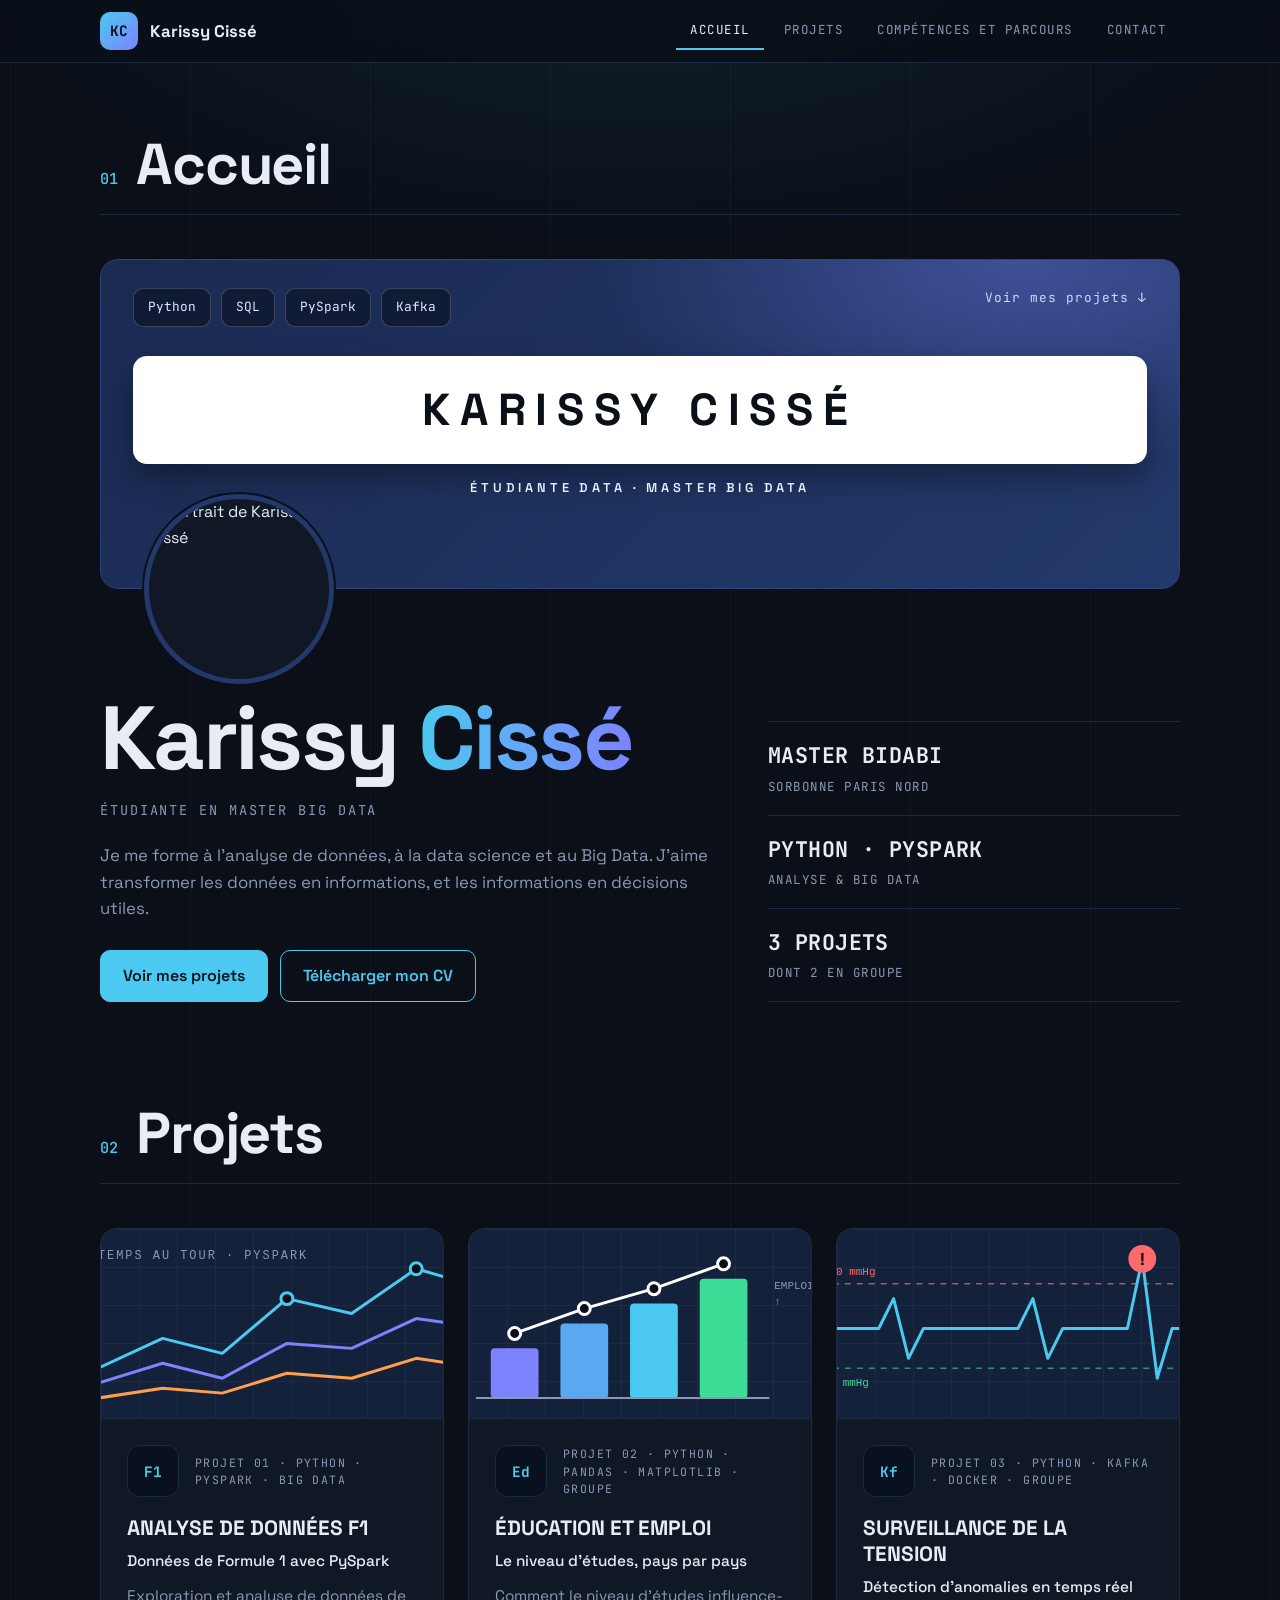
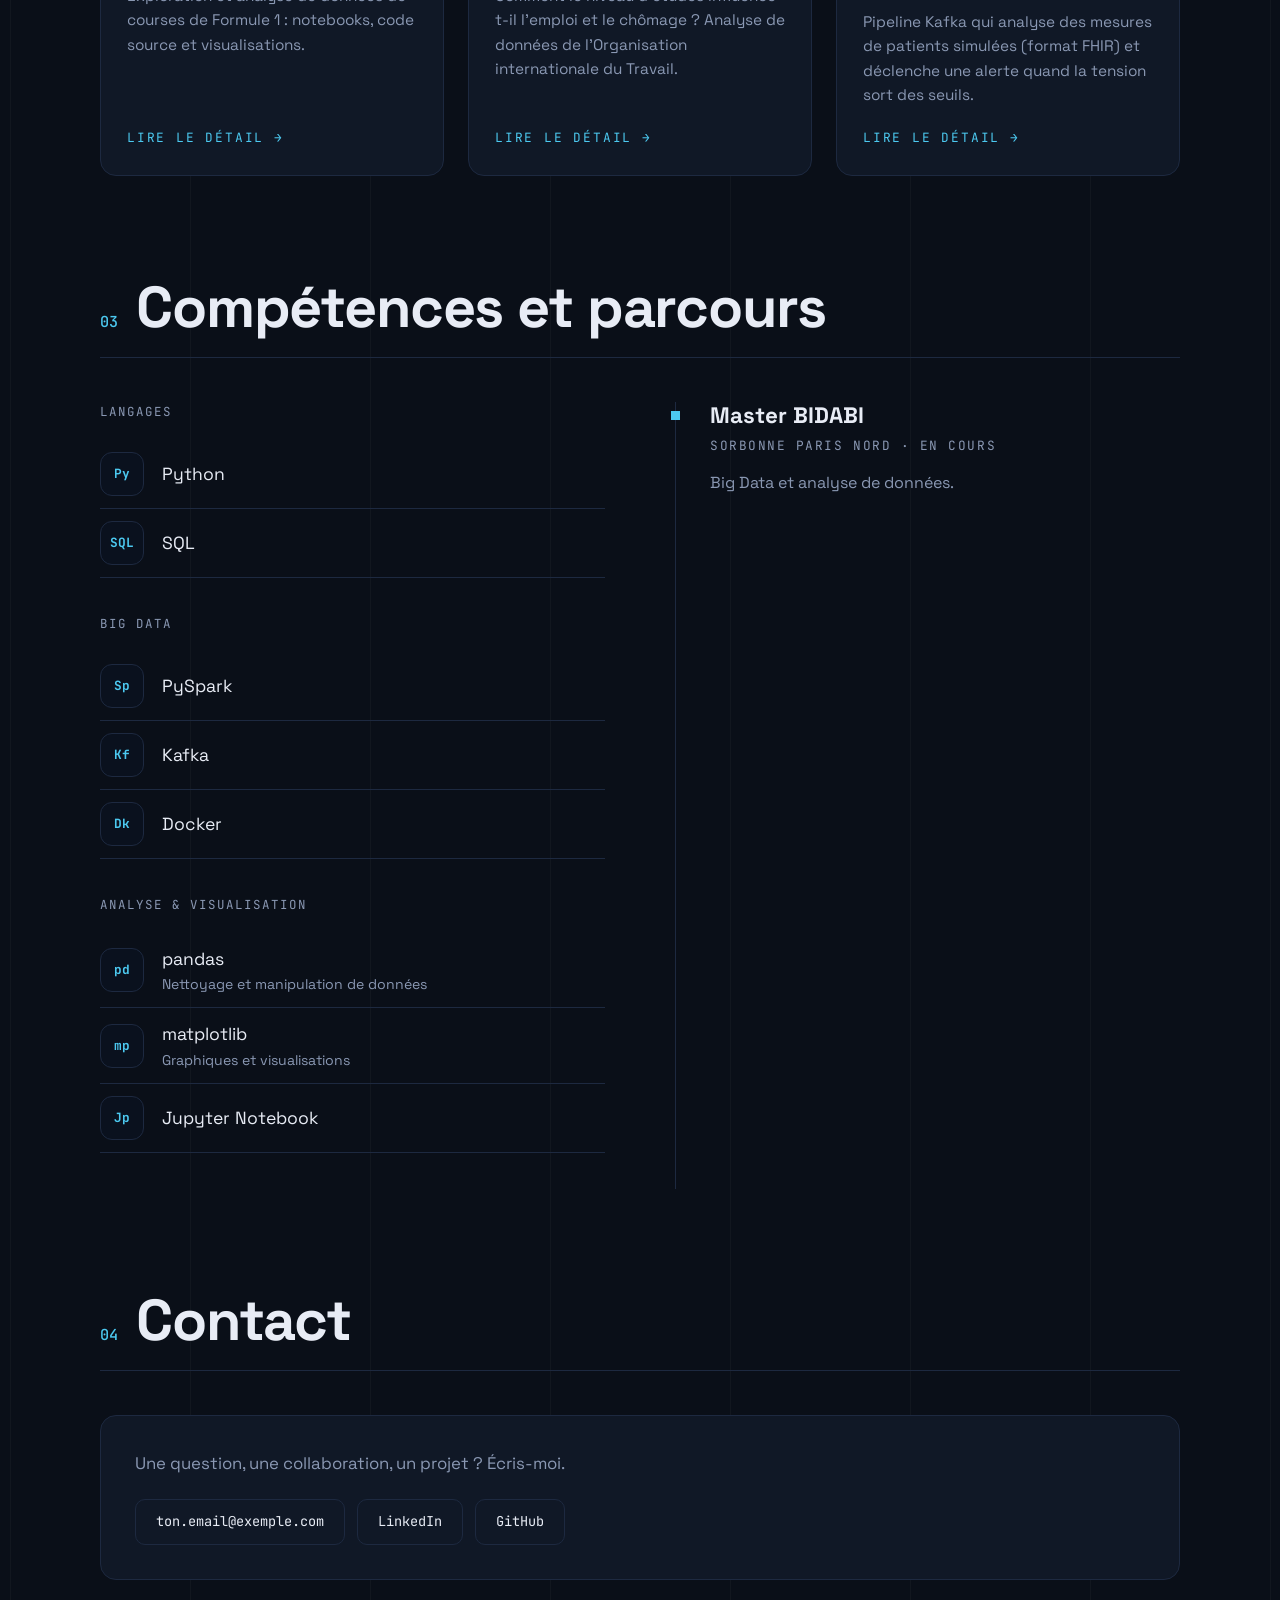
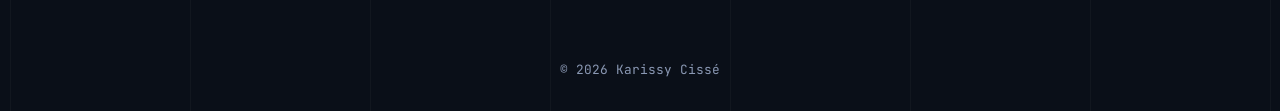
==== index.html @ f9cb7140 "Refactor index.html structure and content" ====
<!DOCTYPE html>
<html lang="fr">
<head>
  <meta charset="UTF-8">
  <meta name="viewport" content="width=device-width, initial-scale=1">
  <title>Karissy Cissé — Data & Big Data</title>
  <meta name="description" content="Portfolio de Karissy Cissé, étudiante en Master Big Data (BIDABI) à Sorbonne Paris Nord. Projets en Python, PySpark, Kafka et analyse de données.">
  <meta name="theme-color" content="#0A0F18">

  <!-- Aperçu quand tu partages le lien (LinkedIn, WhatsApp...) -->
  <meta property="og:type" content="website">
  <meta property="og:title" content="Karissy Cissé — Data & Big Data">
  <meta property="og:description" content="Étudiante en Master Big Data (Sorbonne Paris Nord). Projets, compétences et contact.">
  <meta property="og:image" content="assets/images/apercu-partage.jpg">

  <link rel="preconnect" href="https://fonts.googleapis.com">
  <link rel="preconnect" href="https://fonts.gstatic.com" crossorigin>
  <link href="https://fonts.googleapis.com/css2?family=JetBrains+Mono:wght@400;500;700&family=Space+Grotesk:wght@400;500;700&display=swap" rel="stylesheet">
  <link rel="stylesheet" href="style.css">
</head>
<body>

<header>
  <nav class="container">
    <a class="logo" href="#accueil">
      <span class="logo-badge">KC</span>
      <span class="logo-text">Karissy Cissé</span>
    </a>
    <ul>
      <li><a href="#accueil" class="active">Accueil</a></li>
      <li><a href="#projets">Projets</a></li>
      <li><a href="#competences">Compétences et parcours</a></li>
      <li><a href="#contact">Contact</a></li>
    </ul>
  </nav>
</header>

<main class="container">

  <!-- ========== 01 ACCUEIL ========== -->
  <section id="accueil">
    <div class="section-title"><b>01</b><h2>Accueil</h2></div>

    <div class="banner">
      <div class="banner-top">
        <div class="tech-chips">
          <span>Python</span><span>SQL</span><span>PySpark</span><span>Kafka</span>
        </div>
        <a class="banner-hint" href="#projets">Voir mes projets ↓</a>
      </div>
      <div>
        <div class="name-card">Karissy Cissé</div>
        <p class="banner-role">Étudiante Data · Master Big Data</p>
      </div>
    </div>

    <!-- Ta photo : assets/images/karissy.jpg -->
    <img class="avatar" src="assets/images/karissy.jpg" alt="Portrait de Karissy Cissé">

    <div class="hero-info">
      <div>
        <h1>Karissy <span>Cissé</span></h1>
        <p class="eyebrow">Étudiante en Master Big Data</p>
        <p class="intro">
          Je me forme à l'analyse de données, à la data science et au Big Data.
          J'aime transformer les données en informations, et les informations en
          décisions utiles.
        </p>
        <div class="buttons">
          <a class="btn primary" href="#projets">Voir mes projets</a>
          <a class="btn ghost" href="assets/cv/cv-karissy-cisse.pdf">Télécharger mon CV</a>
        </div>
      </div>
      <ul class="facts">
        <li><strong>MASTER BIDABI</strong><span>Sorbonne Paris Nord</span></li>
        <li><strong>PYTHON · PYSPARK</strong><span>Analyse &amp; Big Data</span></li>
        <li><strong>3 PROJETS</strong><span>Dont 2 en groupe</span></li>
      </ul>
    </div>
  </section>

  <!-- ========== 02 PROJETS ========== -->
  <section id="projets">
    <div class="section-title"><b>02</b><h2>Projets</h2></div>
    <div class="grid">

      <!-- ----- Projet 01 : F1 ----- -->
      <article class="card project">
        <div class="visual">
          <svg viewBox="0 0 400 190" preserveAspectRatio="xMidYMid slice" aria-hidden="true">
            <polyline points="25,140 90,110 150,125 215,70 280,85 345,40 380,50" fill="none" stroke="#4cc9f0" stroke-width="3" stroke-linejoin="round"/>
            <polyline points="25,155 90,135 150,150 215,115 280,120 345,90 380,95" fill="none" stroke="#7c83fd" stroke-width="3" stroke-linejoin="round"/>
            <polyline points="25,170 90,160 150,165 215,145 280,150 345,130 380,135" fill="none" stroke="#ff9f4c" stroke-width="3" stroke-linejoin="round"/>
            <g fill="#0a0f18" stroke="#4cc9f0" stroke-width="3">
              <circle cx="215" cy="70" r="6"/><circle cx="345" cy="40" r="6"/>
            </g>
            <text x="25" y="30" fill="#8a98b3" font-family="monospace" font-size="12" letter-spacing="2">TEMPS AU TOUR · PYSPARK</text>
          </svg>
        </div>
        <div class="card-body">
          <div class="card-meta">
            <span class="icon">F1</span>
            <span class="tag">Projet 01 · Python · PySpark · Big Data</span>
          </div>
          <h3><a href="projets/f1-pyspark.html">Analyse de données F1</a></h3>
          <p class="sub">Données de Formule 1 avec PySpark</p>
          <p>Exploration et analyse de données de courses de Formule 1 : notebooks, code source et visualisations.</p>
          <a class="more" href="projets/f1-pyspark.html">Lire le détail →</a>
        </div>
      </article>

      <!-- ----- Projet 02 : Éducation / emploi ----- -->
      <article class="card project">
        <div class="visual">
          <svg viewBox="0 0 400 190" preserveAspectRatio="xMidYMid slice" aria-hidden="true">
            <g>
              <rect x="50"  y="120" width="48" height="50"  rx="4" fill="#7c83fd"/>
              <rect x="120" y="95"  width="48" height="75"  rx="4" fill="#5aa9f0"/>
              <rect x="190" y="75"  width="48" height="95"  rx="4" fill="#4cc9f0"/>
              <rect x="260" y="50"  width="48" height="120" rx="4" fill="#3ddc97"/>
            </g>
            <polyline points="74,105 144,80 214,60 284,35" fill="none" stroke="#fff" stroke-width="3"/>
            <g fill="#0a0f18" stroke="#fff" stroke-width="3">
              <circle cx="74" cy="105" r="6"/><circle cx="144" cy="80" r="6"/><circle cx="214" cy="60" r="6"/><circle cx="284" cy="35" r="6"/>
            </g>
            <line x1="35" y1="170" x2="330" y2="170" stroke="#8a98b3" stroke-width="2"/>
            <text x="335" y="60" fill="#8a98b3" font-family="monospace" font-size="11">EMPLOI</text>
            <text x="335" y="76" fill="#8a98b3" font-family="monospace" font-size="11">↑</text>
          </svg>
        </div>
        <div class="card-body">
          <div class="card-meta">
            <span class="icon">Ed</span>
            <span class="tag">Projet 02 · Python · pandas · matplotlib · Groupe</span>
          </div>
          <h3><a href="projets/education-emploi.html">Éducation et emploi</a></h3>
          <p class="sub">Le niveau d'études, pays par pays</p>
          <p>Comment le niveau d'études influence-t-il l'emploi et le chômage ? Analyse de données de l'Organisation internationale du Travail.</p>
          <a class="more" href="projets/education-emploi.html">Lire le détail →</a>
        </div>
      </article>

      <!-- ----- Projet 03 : Pression artérielle ----- -->
      <article class="card project">
        <div class="visual">
          <svg viewBox="0 0 400 190" preserveAspectRatio="xMidYMid slice" aria-hidden="true">
            <line x1="0" y1="55"  x2="400" y2="55"  stroke="#ff6b6b" stroke-width="1.5" stroke-dasharray="6 6" opacity=".7"/>
            <line x1="0" y1="140" x2="400" y2="140" stroke="#3ddc97" stroke-width="1.5" stroke-dasharray="6 6" opacity=".6"/>
            <polyline points="0,100 50,100 70,100 85,70 100,130 115,100 190,100 210,100 225,70 240,130 255,100 300,100 320,100 335,30 350,150 365,100 400,100"
                      fill="none" stroke="#4cc9f0" stroke-width="3" stroke-linejoin="round"/>
            <circle cx="335" cy="30" r="14" fill="#ff6b6b"/>
            <text x="335" y="36" text-anchor="middle" fill="#0a0f18" font-family="monospace" font-size="18" font-weight="700">!</text>
            <text x="14" y="46" fill="#ff6b6b" font-family="monospace" font-size="11">140 mmHg</text>
            <text x="14" y="158" fill="#3ddc97" font-family="monospace" font-size="11">90 mmHg</text>
          </svg>
        </div>
        <div class="card-body">
          <div class="card-meta">
            <span class="icon">Kf</span>
            <span class="tag">Projet 03 · Python · Kafka · Docker · Groupe</span>
          </div>
          <h3><a href="projets/blood-pressure.html">Surveillance de la tension</a></h3>
          <p class="sub">Détection d'anomalies en temps réel</p>
          <p>Pipeline Kafka qui analyse des mesures de patients simulées (format FHIR) et déclenche une alerte quand la tension sort des seuils.</p>
          <a class="more" href="projets/blood-pressure.html">Lire le détail →</a>
        </div>
      </article>

      <!-- Copie une carte pour ajouter un projet (SQL_Python, PageRank, Word2Vec...) -->

    </div>
  </section>

  <!-- ========== 03 COMPÉTENCES ========== -->
  <section id="competences">
    <div class="section-title"><b>03</b><h2>Compétences et parcours</h2></div>

    <div class="skills-layout">
      <div>
        <span class="label">Langages</span>
        <ul class="skill-list">
          <li><span class="icon">Py</span>Python</li>
          <li><span class="icon">SQL</span>SQL</li>
        </ul>

        <span class="label">Big Data</span>
        <ul class="skill-list">
          <li><span class="icon">Sp</span>PySpark</li>
          <li><span class="icon">Kf</span>Kafka</li>
          <li><span class="icon">Dk</span>Docker</li>
        </ul>

        <span class="label">Analyse &amp; visualisation</span>
        <ul class="skill-list">
          <li><span class="icon">pd</span><div>pandas<small>Nettoyage et manipulation de données</small></div></li>
          <li><span class="icon">mp</span><div>matplotlib<small>Graphiques et visualisations</small></div></li>
          <li><span class="icon">Jp</span>Jupyter Notebook</li>
        </ul>
      </div>

      <div class="timeline">
        <div class="t-item">
          <h3>Master BIDABI</h3>
          <div class="when">Sorbonne Paris Nord · en cours</div>
          <p>Big Data et analyse de données.</p>
        </div>
        <!-- Ajoute ici ta licence ou tes diplômes précédents, en copiant un bloc "t-item" -->
      </div>
    </div>
  </section>

  <!-- ========== 04 CONTACT ========== -->
  <section id="contact">
    <div class="section-title"><b>04</b><h2>Contact</h2></div>
    <div class="contact-box">
      <p>Une question, une collaboration, un projet ? Écris-moi.</p>
      <div class="contact-links">
        <a href="mailto:ton.email@exemple.com">ton.email@exemple.com</a>
        <a href="https://www.linkedin.com/in/ton-profil/">LinkedIn</a>
        <a href="https://github.com/KarissyCISSE21">GitHub</a>
      </div>
    </div>
  </section>

</main>

<footer>© 2026 Karissy Cissé</footer>

<script>
  // Souligne le lien du menu correspondant à la section visible
  const links = document.querySelectorAll("nav ul a");
  const sections = [...links].map(a => document.querySelector(a.getAttribute("href")));
  window.addEventListener("scroll", () => {
    let current = 0;
    sections.forEach((s, i) => { if (s && s.getBoundingClientRect().top < 140) current = i; });
    links.forEach((a, i) => a.classList.toggle("active", i === current));
  });
</script>

</body>
</html>
---- style.css ----
/* ===== Thème sombre : change les couleurs ici ===== */
:root {
  --bg: #0a0f18;
  --bg-card: #101826;
  --bg-visual: #14213a;
  --border: #1d2940;
  --text: #e8ecf5;
  --muted: #8a98b3;
  --accent: #4cc9f0;
  --accent-2: #7c83fd;
  --alert: #ff6b6b;
  --radius: 16px;
  --mono: "JetBrains Mono", ui-monospace, "SFMono-Regular", Menlo, monospace;
  --sans: "Space Grotesk", system-ui, -apple-system, "Segoe UI", Roboto, sans-serif;
}

* { box-sizing: border-box; margin: 0; padding: 0; }
html { scroll-behavior: smooth; scroll-padding-top: 90px; }

body {
  background-color: var(--bg);
  background-image:
    radial-gradient(1000px 500px at 50% -100px, rgba(76, 201, 240, .10), transparent 70%),
    linear-gradient(to right, rgba(255,255,255,.03) 1px, transparent 1px);
  background-size: auto, 180px 100%;
  background-position: center top, center top;
  color: var(--text);
  font-family: var(--sans);
  line-height: 1.6;
}

a { color: var(--accent); text-decoration: none; }
a:hover { text-decoration: underline; }

.container { width: min(1080px, 100% - 40px); margin-inline: auto; }

/* ===== Navigation ===== */
header {
  position: sticky; top: 0; z-index: 10;
  background: rgba(10, 15, 24, .88);
  backdrop-filter: blur(10px);
  border-bottom: 1px solid var(--border);
}
nav { display: flex; justify-content: space-between; align-items: center; padding: 12px 0; }
.logo { display: flex; align-items: center; gap: 12px; font-weight: 700; color: var(--text); font-size: 1.05rem; }
.logo:hover { text-decoration: none; }
.logo-badge {
  display: grid; place-items: center; width: 38px; height: 38px; border-radius: 10px;
  background: linear-gradient(135deg, var(--accent), var(--accent-2));
  color: #06101c; font-family: var(--mono); font-weight: 700; font-size: .9rem;
}
nav ul { display: flex; gap: 6px; list-style: none; }
nav ul a {
  display: block; padding: 8px 14px; color: var(--muted);
  font-family: var(--mono); font-size: .78rem; letter-spacing: .12em; text-transform: uppercase;
  border-bottom: 2px solid transparent;
}
nav ul a:hover { color: var(--text); text-decoration: none; }
nav ul a.active { color: var(--text); border-bottom-color: var(--accent); }

/* ===== Sections : gros titres ===== */
section { padding: 70px 0 30px; }
.section-title {
  display: flex; align-items: baseline; gap: 18px;
  padding-bottom: 18px; margin-bottom: 44px; border-bottom: 1px solid var(--border);
}
.section-title b { color: var(--accent); font-family: var(--mono); font-weight: 500; font-size: .95rem; }
.section-title h2 { font-size: clamp(2.2rem, 6vw, 3.6rem); line-height: 1.1; letter-spacing: -.02em; margin: 0; }
.label {
  display: block; margin-bottom: 18px; color: var(--muted);
  font-family: var(--mono); font-size: .78rem; letter-spacing: .16em; text-transform: uppercase;
}

/* ===== Accueil : bannière ===== */
.banner {
  position: relative; overflow: hidden;
  min-height: 330px; border-radius: 18px;
  background:
    radial-gradient(600px 300px at 85% 0%, rgba(124, 131, 253, .35), transparent 70%),
    linear-gradient(135deg, #1a2b52 0%, #23396b 100%);
  border: 1px solid #2c4377;
  padding: 28px 32px 90px;
  display: flex; flex-direction: column; justify-content: space-between;
}
.banner-top { display: flex; justify-content: space-between; align-items: flex-start; gap: 20px; flex-wrap: wrap; }
.tech-chips { display: flex; gap: 10px; flex-wrap: wrap; }
.tech-chips span {
  background: rgba(8, 14, 28, .55); border: 1px solid rgba(255,255,255,.18);
  border-radius: 10px; padding: 8px 14px;
  font-family: var(--mono); font-size: .8rem; color: #dfe8ff;
}
.banner-hint { font-family: var(--mono); font-size: .8rem; color: #cfd9f5; letter-spacing: .08em; }
.banner-hint:hover { color: #fff; text-decoration: none; }
.name-card {
  align-self: center; background: #fff; color: #0a0f18;
  border-radius: 14px; padding: 18px 40px; margin: 18px 0 14px;
  font-size: clamp(1.4rem, 5vw, 2.8rem); font-weight: 700; letter-spacing: .22em;
  text-transform: uppercase; text-align: center;
  box-shadow: 0 14px 30px rgba(0, 0, 0, .35);
}
.banner-role { text-align: center; color: #e7eeff; font-size: .8rem; font-weight: 600; letter-spacing: .3em; text-transform: uppercase; }

.avatar {
  position: relative; z-index: 2;
  width: 190px; height: 190px; margin: -95px 0 0 44px;
  border-radius: 50%; object-fit: cover; display: block;
  border: 5px solid #23396b; background: var(--bg-card);
  box-shadow: 0 0 0 2px var(--bg);
}

.hero-info { display: grid; grid-template-columns: 1.5fr 1fr; gap: 50px; align-items: end; margin-top: 10px; }
.hero-info h1 { font-size: clamp(2.8rem, 9vw, 5.6rem); line-height: 1; letter-spacing: -.03em; }
.hero-info h1 span { background: linear-gradient(90deg, var(--accent), var(--accent-2)); -webkit-background-clip: text; background-clip: text; color: transparent; }
.eyebrow { margin-top: 16px; color: var(--muted); font-family: var(--mono); font-size: .85rem; letter-spacing: .14em; text-transform: uppercase; }
.intro { margin-top: 20px; color: var(--muted); max-width: 56ch; font-size: 1.05rem; }

.buttons { display: flex; gap: 12px; margin-top: 28px; flex-wrap: wrap; }
.btn { padding: 12px 22px; border-radius: 10px; font-weight: 600; border: 1px solid var(--accent); }
.btn.primary { background: var(--accent); color: #04121c; }
.btn.ghost { color: var(--accent); }
.btn:hover { text-decoration: none; opacity: .85; }

.facts { list-style: none; }
.facts li { padding: 16px 0; border-top: 1px solid var(--border); }
.facts li:last-child { border-bottom: 1px solid var(--border); }
.facts strong { display: block; font-family: var(--mono); font-size: 1.35rem; letter-spacing: .02em; }
.facts span { color: var(--muted); font-family: var(--mono); font-size: .78rem; letter-spacing: .12em; text-transform: uppercase; }

/* ===== Icône carrée (monogramme) ===== */
.icon {
  display: grid; place-items: center; flex: none;
  width: 52px; height: 52px; border-radius: 12px;
  background: #0a111e; border: 1px solid var(--border);
  color: var(--accent); font-family: var(--mono); font-weight: 700; font-size: .9rem;
}

/* ===== Cartes projet ===== */
.grid { display: grid; grid-template-columns: repeat(auto-fit, minmax(300px, 1fr)); gap: 24px; }
.project {
  display: flex; flex-direction: column; overflow: hidden;
  background: var(--bg-card); border: 1px solid var(--border);
  border-radius: var(--radius);
  transition: transform .2s, border-color .2s, box-shadow .2s;
}
.project:hover { transform: translateY(-5px); border-color: var(--accent); box-shadow: 0 18px 40px rgba(0,0,0,.35); }
.visual {
  height: 190px; border-bottom: 1px solid var(--border);
  background:
    linear-gradient(rgba(255,255,255,.04) 1px, transparent 1px) 0 0 / 100% 38px,
    linear-gradient(90deg, rgba(255,255,255,.04) 1px, transparent 1px) 0 0 / 38px 100%,
    var(--bg-visual);
}
.visual svg { width: 100%; height: 100%; display: block; }
.card-body { padding: 26px; display: flex; flex-direction: column; flex: 1; }
.card-meta { display: flex; align-items: center; gap: 16px; margin-bottom: 18px; }
.tag { color: var(--muted); font-family: var(--mono); font-size: .72rem; letter-spacing: .12em; text-transform: uppercase; line-height: 1.5; }
.project h3 { font-size: 1.3rem; text-transform: uppercase; line-height: 1.25; margin-bottom: 8px; }
.project h3 a { color: var(--text); }
.project h3 a:hover { text-decoration: none; color: var(--accent); }
.project .sub { color: var(--text); font-weight: 500; margin-bottom: 10px; }
.project p { color: var(--muted); font-size: .96rem; margin-bottom: 20px; }
.more { margin-top: auto; font-family: var(--mono); font-size: .8rem; letter-spacing: .14em; text-transform: uppercase; }

/* ===== Compétences + parcours ===== */
.skills-layout { display: grid; grid-template-columns: 1fr 1fr; gap: 70px; }
.skill-list { list-style: none; margin-bottom: 36px; }
.skill-list li {
  display: flex; align-items: center; gap: 18px;
  padding: 12px 0; border-bottom: 1px solid var(--border);
  font-size: 1.1rem;
}
.skill-list .icon { width: 44px; height: 44px; font-size: .8rem; }
.skill-list small { display: block; color: var(--muted); font-size: .88rem; }

.timeline { border-left: 1px solid var(--border); padding-left: 34px; }
.t-item { position: relative; margin-bottom: 38px; }
.t-item::before {
  content: ""; position: absolute; left: -39px; top: 9px;
  width: 9px; height: 9px; background: var(--accent);
}
.t-item h3 { font-size: 1.4rem; line-height: 1.25; }
.t-item .when { margin-top: 6px; color: var(--muted); font-family: var(--mono); font-size: .8rem; letter-spacing: .12em; text-transform: uppercase; }
.t-item p { margin-top: 14px; color: var(--muted); }

/* ===== Contact ===== */
.contact-box { background: var(--bg-card); border: 1px solid var(--border); border-radius: var(--radius); padding: 34px; }
.contact-box p { color: var(--muted); font-size: 1.05rem; }
.contact-links { display: flex; gap: 12px; flex-wrap: wrap; margin-top: 22px; }
.contact-links a { border: 1px solid var(--border); border-radius: 10px; padding: 11px 20px; color: var(--text); font-family: var(--mono); font-size: .85rem; }
.contact-links a:hover { border-color: var(--accent); color: var(--accent); text-decoration: none; }

footer { text-align: center; color: var(--muted); font-family: var(--mono); font-size: .8rem; padding: 50px 0 30px; }

/* ===== Pages projet ===== */
.project-page { padding-top: 60px; padding-bottom: 60px; max-width: 760px; }
.project-page h1 { font-size: 2.2rem; margin: 8px 0 10px; letter-spacing: -.02em; }
.project-page h2 { font-size: 1.25rem; margin: 34px 0 10px; }
.project-page p, .project-page li { color: var(--muted); }
.project-page ul { padding-left: 20px; }
.project-page .section-num { color: var(--accent); font-family: var(--mono); font-size: .85rem; }
.project-page code, pre {
  background: var(--bg-card); border: 1px solid var(--border);
  border-radius: 8px; font-family: var(--mono); font-size: .88rem;
}
.project-page code { padding: 1px 6px; }
pre { padding: 14px; overflow-x: auto; color: var(--text); }
.back { display: inline-block; margin-bottom: 20px; font-family: var(--mono); font-size: .85rem; }

/* ===== Mobile ===== */
@media (max-width: 800px) {
  nav ul { gap: 0; }
  nav ul a { padding: 8px 8px; font-size: .68rem; letter-spacing: .06em; }
  .logo-text { display: none; }
  .banner { padding: 20px 18px 80px; min-height: 280px; }
  .name-card { padding: 14px 18px; letter-spacing: .1em; }
  .avatar { width: 140px; height: 140px; margin: -70px 0 0 20px; }
  .hero-info, .skills-layout { grid-template-columns: 1fr; gap: 36px; }
  .section-title { gap: 12px; }
}
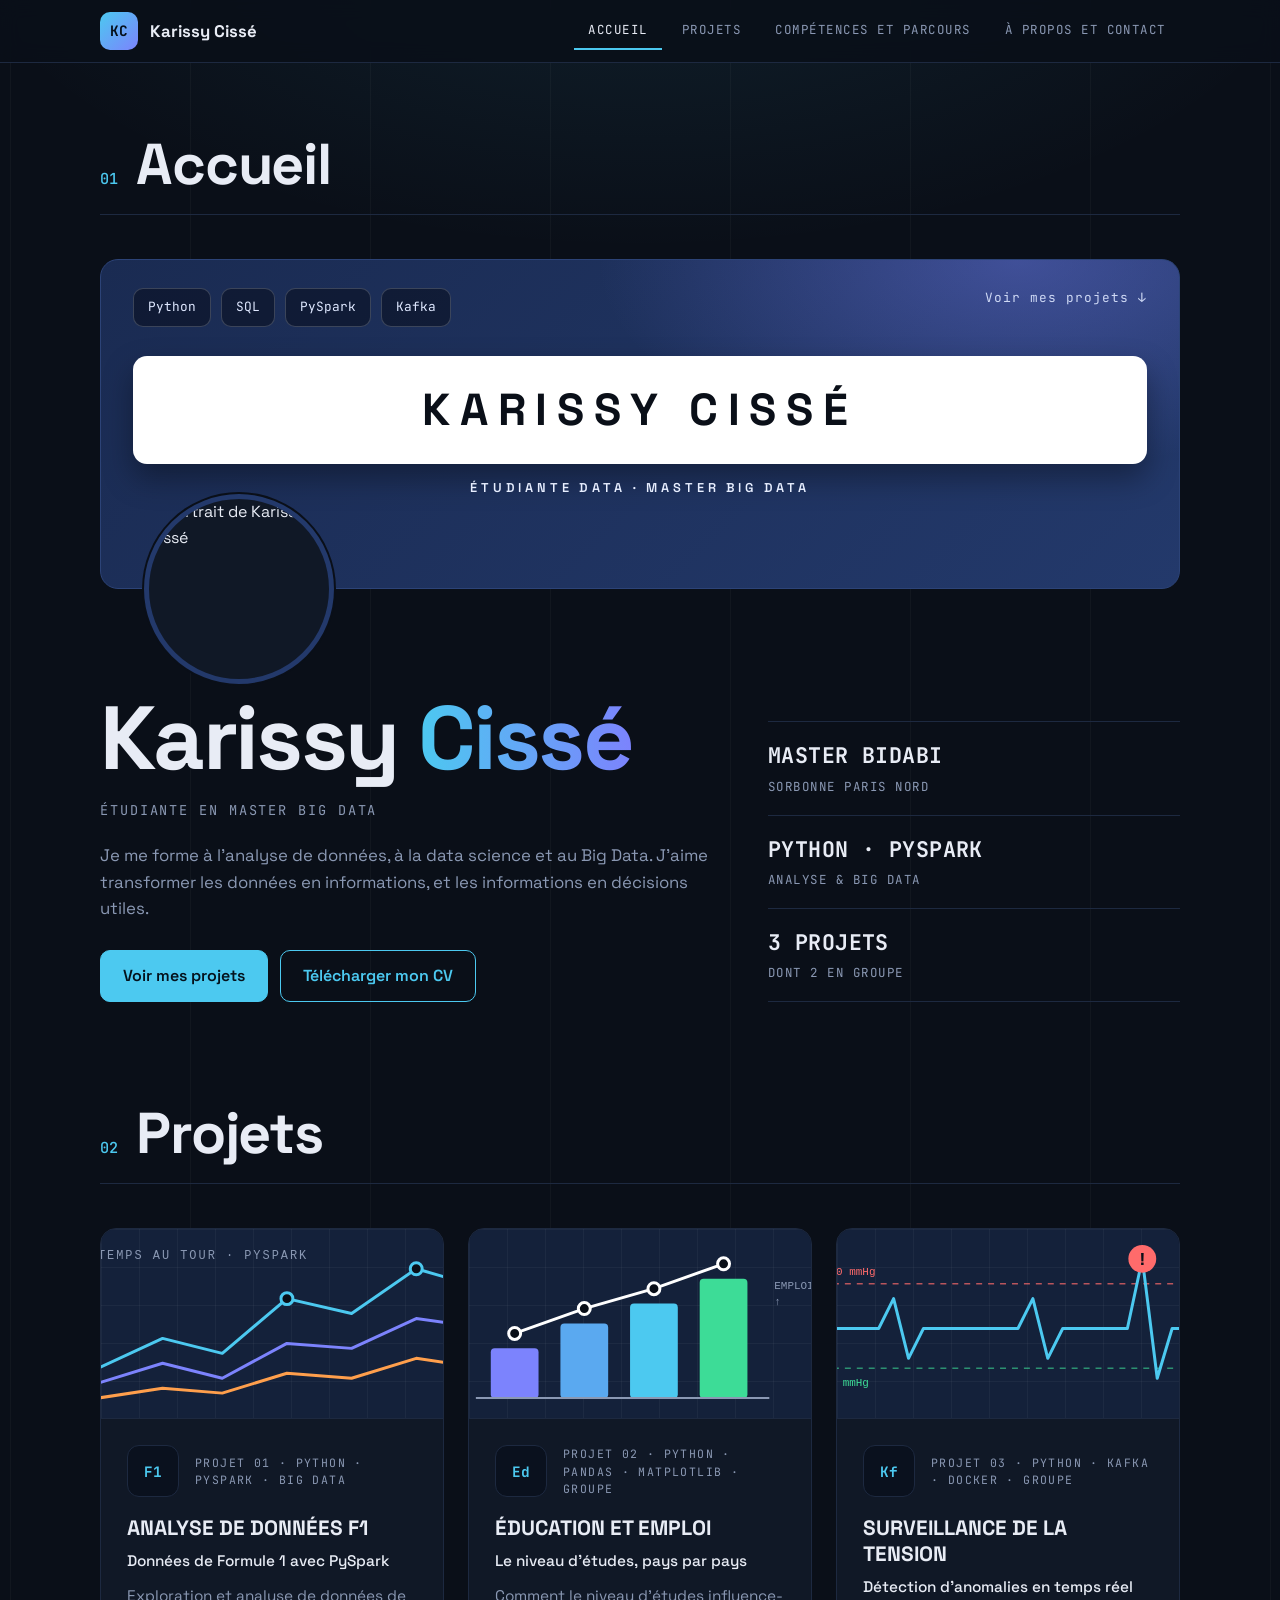
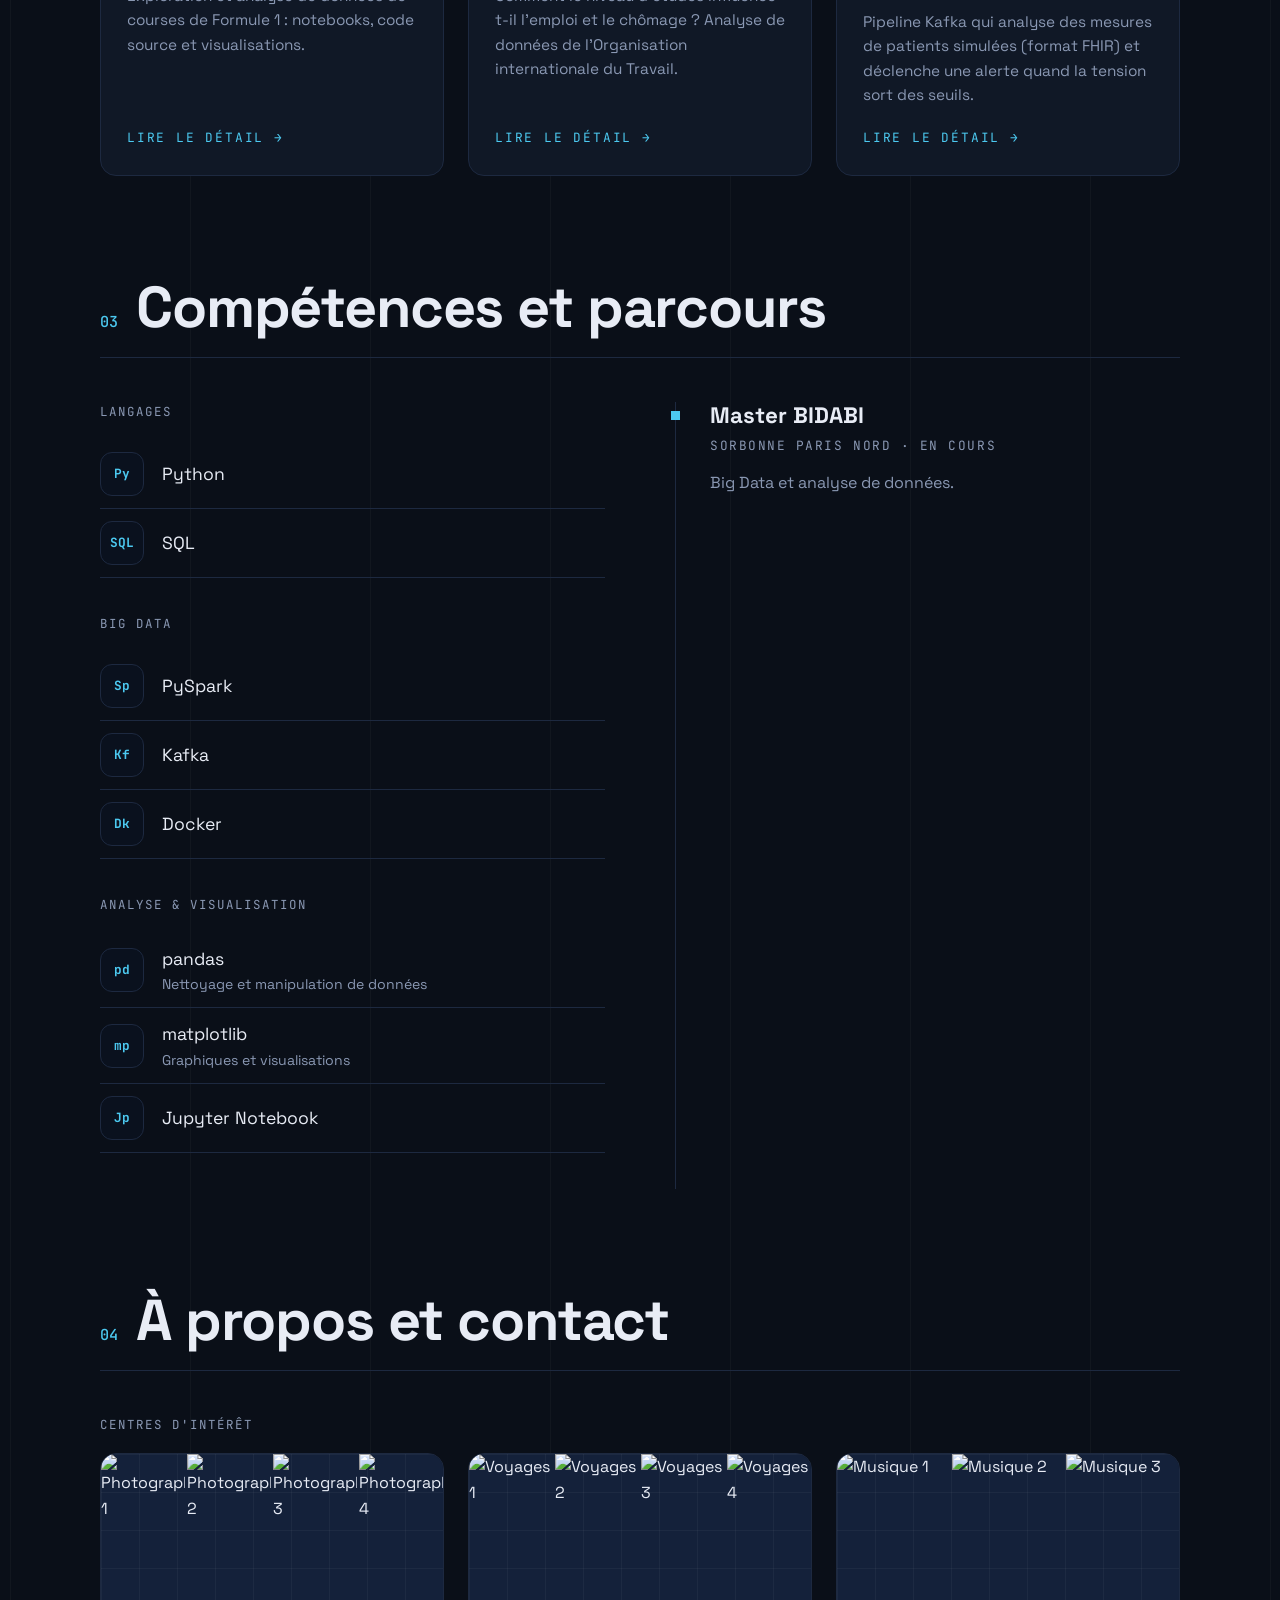
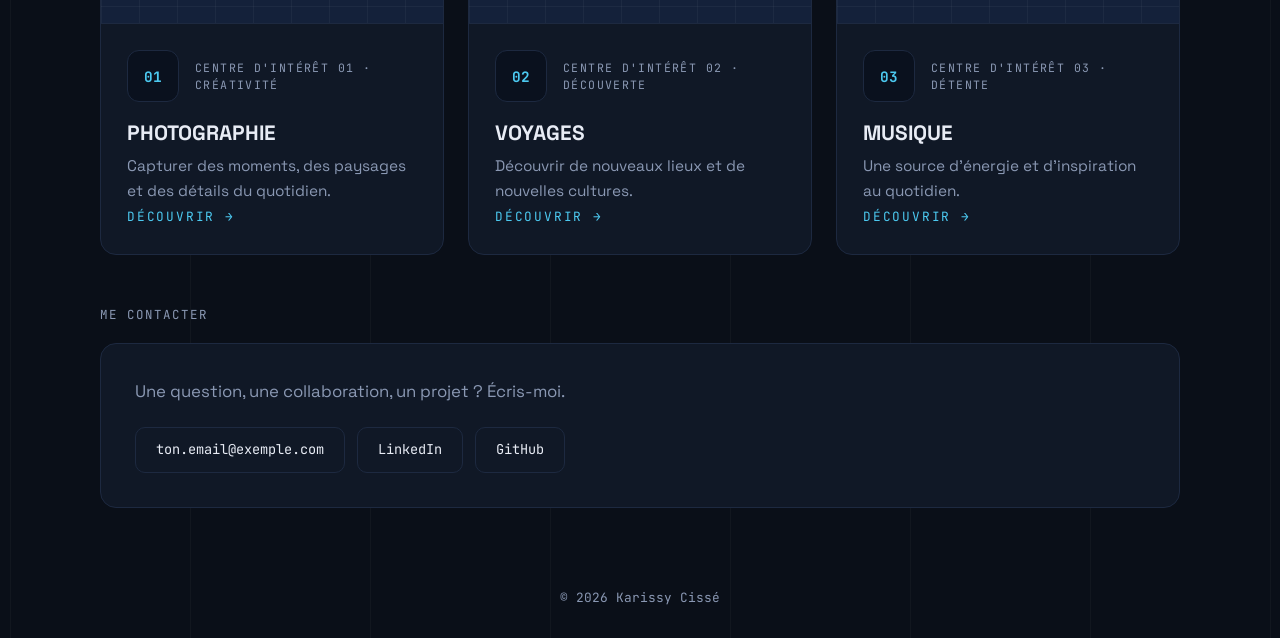
==== commit 9818811b: "Add files via upload" ====
--- a/index.html
+++ b/index.html
@@ -30,7 +30,7 @@
       <li><a href="#accueil" class="active">Accueil</a></li>
       <li><a href="#projets">Projets</a></li>
       <li><a href="#competences">Compétences et parcours</a></li>
-      <li><a href="#contact">Contact</a></li>
+      <li><a href="#contact">À propos et contact</a></li>
     </ul>
   </nav>
 </header>
@@ -209,9 +209,69 @@
     </div>
   </section>
 
-  <!-- ========== 04 CONTACT ========== -->
+  <!-- ========== 04 À PROPOS ET CONTACT ========== -->
   <section id="contact">
-    <div class="section-title"><b>04</b><h2>Contact</h2></div>
+    <div class="section-title"><b>04</b><h2>À propos et contact</h2></div>
+
+    <span class="label">Centres d'intérêt</span>
+    <div class="grid interests">
+
+      <article class="card project">
+        <div class="visual multi">
+          <img src="assets/images/photo1.jpg" alt="Photographie 1" loading="lazy">
+          <img src="assets/images/photo2.jpg" alt="Photographie 2" loading="lazy">
+          <img src="assets/images/photo3.jpg" alt="Photographie 3" loading="lazy">
+          <img src="assets/images/photo4.jpg" alt="Photographie 4" loading="lazy">
+        </div>
+        <div class="card-body">
+          <div class="card-meta">
+            <span class="icon">01</span>
+            <span class="tag">Centre d'intérêt 01 · Créativité</span>
+          </div>
+          <h3><a href="centres-interet/photo.html">Photographie</a></h3>
+          <p>Capturer des moments, des paysages et des détails du quotidien.</p>
+          <a class="more" href="centres-interet/photo.html">Découvrir →</a>
+        </div>
+      </article>
+
+      <article class="card project">
+        <div class="visual multi">
+          <img src="assets/images/voyage1.jpg" alt="Voyages 1" loading="lazy">
+          <img src="assets/images/voyage2.jpg" alt="Voyages 2" loading="lazy">
+          <img src="assets/images/voyage3.jpg" alt="Voyages 3" loading="lazy">
+          <img src="assets/images/voyage4.jpg" alt="Voyages 4" loading="lazy">
+        </div>
+        <div class="card-body">
+          <div class="card-meta">
+            <span class="icon">02</span>
+            <span class="tag">Centre d'intérêt 02 · Découverte</span>
+          </div>
+          <h3><a href="centres-interet/voyages.html">Voyages</a></h3>
+          <p>Découvrir de nouveaux lieux et de nouvelles cultures.</p>
+          <a class="more" href="centres-interet/voyages.html">Découvrir →</a>
+        </div>
+      </article>
+
+      <article class="card project">
+        <div class="visual multi">
+          <img src="assets/images/musique1.png" alt="Musique 1" loading="lazy">
+          <img src="assets/images/musique2.png" alt="Musique 2" loading="lazy">
+          <img src="assets/images/musique3.png" alt="Musique 3" loading="lazy">
+        </div>
+        <div class="card-body">
+          <div class="card-meta">
+            <span class="icon">03</span>
+            <span class="tag">Centre d'intérêt 03 · Détente</span>
+          </div>
+          <h3><a href="centres-interet/musique.html">Musique</a></h3>
+          <p>Une source d'énergie et d'inspiration au quotidien.</p>
+          <a class="more" href="centres-interet/musique.html">Découvrir →</a>
+        </div>
+      </article>
+
+    </div>
+
+    <span class="label" style="margin-top:50px">Me contacter</span>
     <div class="contact-box">
       <p>Une question, une collaboration, un projet ? Écris-moi.</p>
       <div class="contact-links">
--- a/style.css
+++ b/style.css
@@ -218,4 +218,36 @@
   .section-title { gap: 12px; }
 }
 
-
+/* ===== Centres d'intérêt ===== */
+.interests .project:hover { transform: translateY(-5px); }
+.interests .visual { height: 170px; }
+.interests .card-body p { margin-bottom: 4px; }
+.visual img { width: 100%; height: 100%; object-fit: cover; display: block; }
+
+/* ===== Pages galerie ===== */
+.visual.multi { display: flex; gap: 2px; }
+.visual.multi img { flex: 1; min-width: 0; width: auto; height: 100%; object-fit: cover; }
+
+.gallery-page { padding-top: 50px; padding-bottom: 70px; }
+.gallery-page h1 { font-size: clamp(2.2rem, 6vw, 3.4rem); margin: 8px 0 10px; letter-spacing: -.02em; }
+.gallery-page .section-num { color: var(--accent); font-family: var(--mono); font-size: .85rem; letter-spacing: .08em; }
+.gallery-intro { color: var(--muted); margin-bottom: 30px; max-width: 60ch; }
+.gallery-label { margin-top: 34px; }
+
+.gallery { column-width: 260px; column-gap: 14px; }
+.gallery a {
+  display: block; margin-bottom: 14px; break-inside: avoid;
+  border-radius: 12px; overflow: hidden; border: 1px solid var(--border);
+  background: var(--bg-card);
+}
+.gallery img { width: 100%; height: auto; display: block; transition: transform .3s; }
+.gallery a:hover img { transform: scale(1.04); }
+.gallery a:hover { border-color: var(--accent); }
+
+.lightbox {
+  position: fixed; inset: 0; z-index: 50; padding: 20px;
+  background: rgba(5, 8, 14, .93);
+  display: none; place-items: center; cursor: zoom-out;
+}
+.lightbox.open { display: grid; }
+.lightbox img { max-width: 100%; max-height: 92vh; border-radius: 10px; }
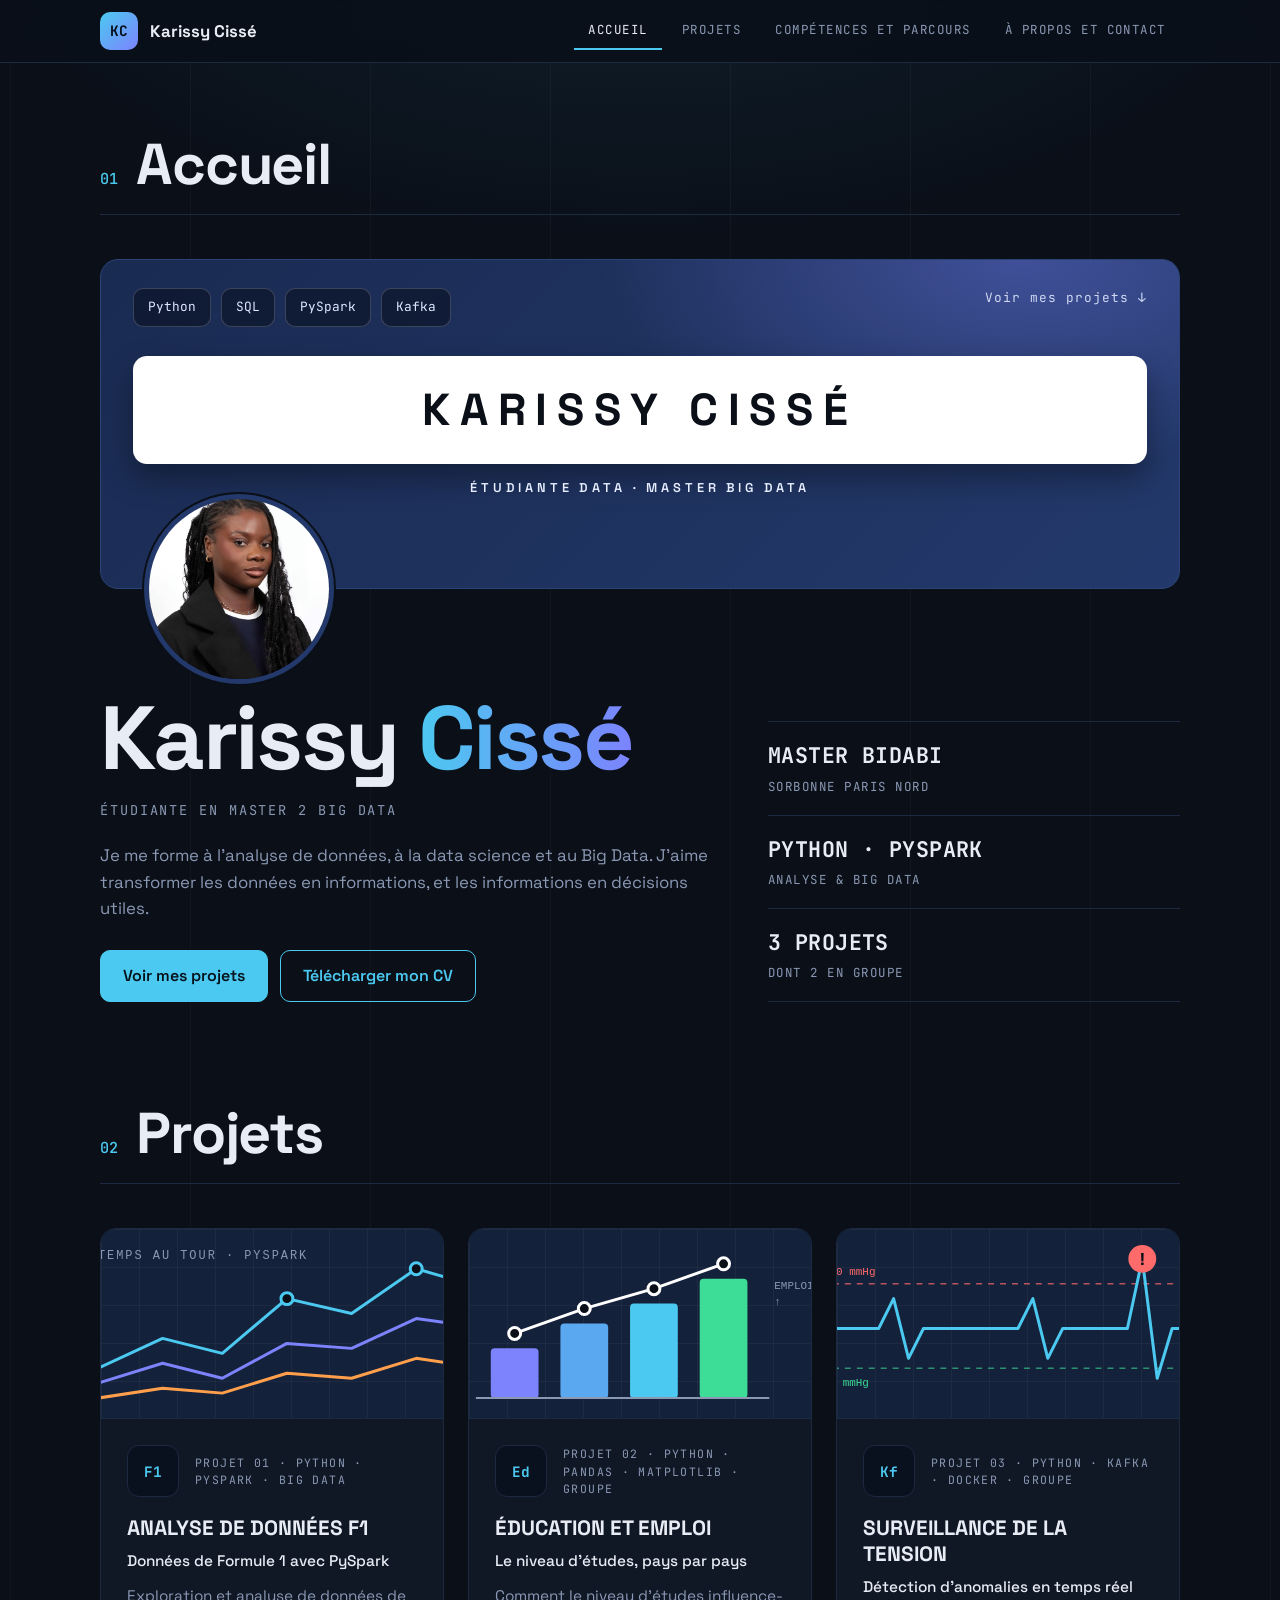
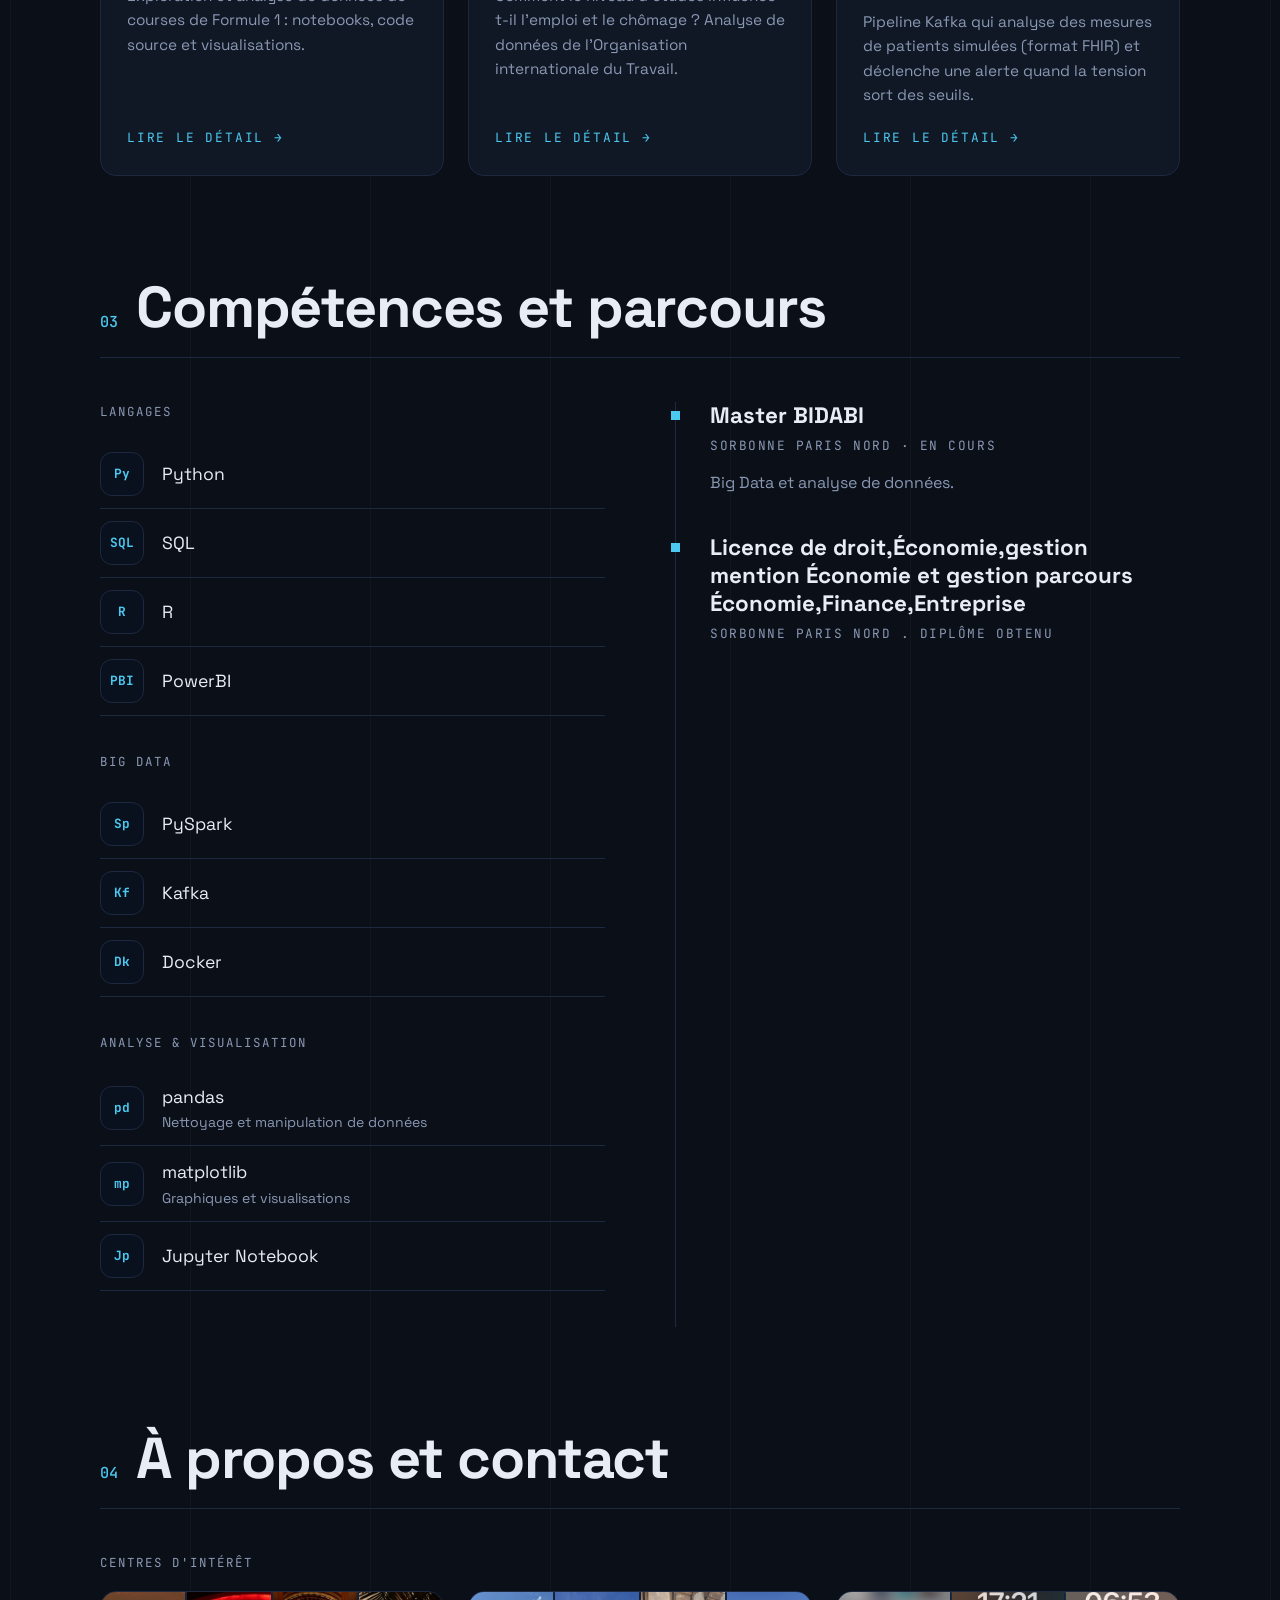
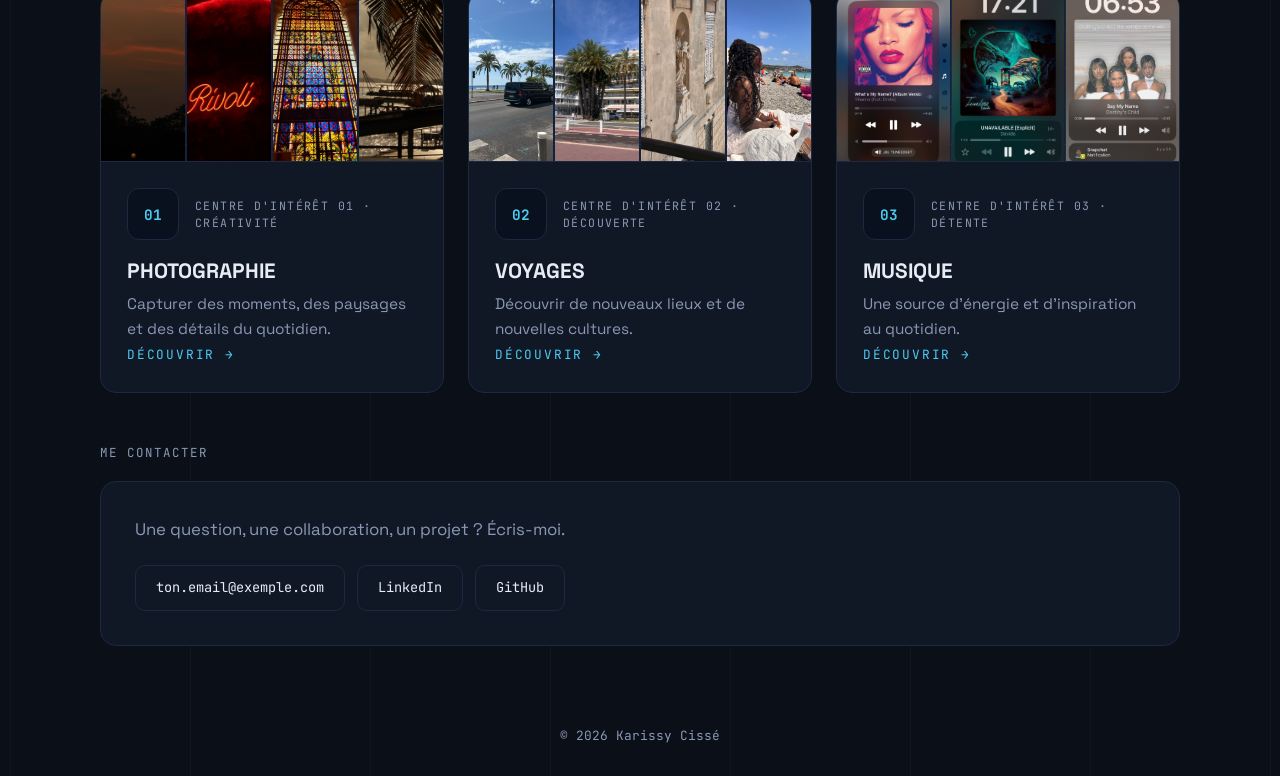
==== commit 50064cbd: "Update portfolio details and contact information" ====
--- a/index.html
+++ b/index.html
@@ -4,7 +4,7 @@
   <meta charset="UTF-8">
   <meta name="viewport" content="width=device-width, initial-scale=1">
   <title>Karissy Cissé — Data & Big Data</title>
-  <meta name="description" content="Portfolio de Karissy Cissé, étudiante en Master Big Data (BIDABI) à Sorbonne Paris Nord. Projets en Python, PySpark, Kafka et analyse de données.">
+  <meta name="description" content="Portfolio de Karissy Cissé, étudiante en Master 2 Big Data (BIDABI) à Sorbonne Paris Nord. Projets en Python, PySpark, Kafka et analyse de données.">
   <meta name="theme-color" content="#0A0F18">
 
   <!-- Aperçu quand tu partages le lien (LinkedIn, WhatsApp...) -->
@@ -60,7 +60,7 @@
     <div class="hero-info">
       <div>
         <h1>Karissy <span>Cissé</span></h1>
-        <p class="eyebrow">Étudiante en Master Big Data</p>
+        <p class="eyebrow">Étudiante en Master 2 Big Data</p>
         <p class="intro">
           Je me forme à l'analyse de données, à la data science et au Big Data.
           J'aime transformer les données en informations, et les informations en
@@ -181,6 +181,8 @@
         <ul class="skill-list">
           <li><span class="icon">Py</span>Python</li>
           <li><span class="icon">SQL</span>SQL</li>
+          <li><span class="icon">R</span>R</li>
+          <li><span class="icon">PBI</span>PowerBI</li>
         </ul>
 
         <span class="label">Big Data</span>
@@ -204,8 +206,9 @@
           <div class="when">Sorbonne Paris Nord · en cours</div>
           <p>Big Data et analyse de données.</p>
         </div>
-        <!-- Ajoute ici ta licence ou tes diplômes précédents, en copiant un bloc "t-item" -->
-      </div>
+        <div class="t-item">
+          <h3>Licence de droit,Économie,gestion mention Économie et gestion parcours Économie,Finance,Entreprise</h3>
+          <div class="when">Sorbonne Paris Nord . diplôme obtenu</div>
     </div>
   </section>
 
@@ -275,8 +278,8 @@
     <div class="contact-box">
       <p>Une question, une collaboration, un projet ? Écris-moi.</p>
       <div class="contact-links">
-        <a href="mailto:ton.email@exemple.com">ton.email@exemple.com</a>
-        <a href="https://www.linkedin.com/in/ton-profil/">LinkedIn</a>
+        <a href="mailto:zeinabcisse@yahoo.com">ton.email@exemple.com</a>
+        <a href="www.linkedin.com/in/karissy-cisse-2337b7347">LinkedIn</a>
         <a href="https://github.com/KarissyCISSE21">GitHub</a>
       </div>
     </div>
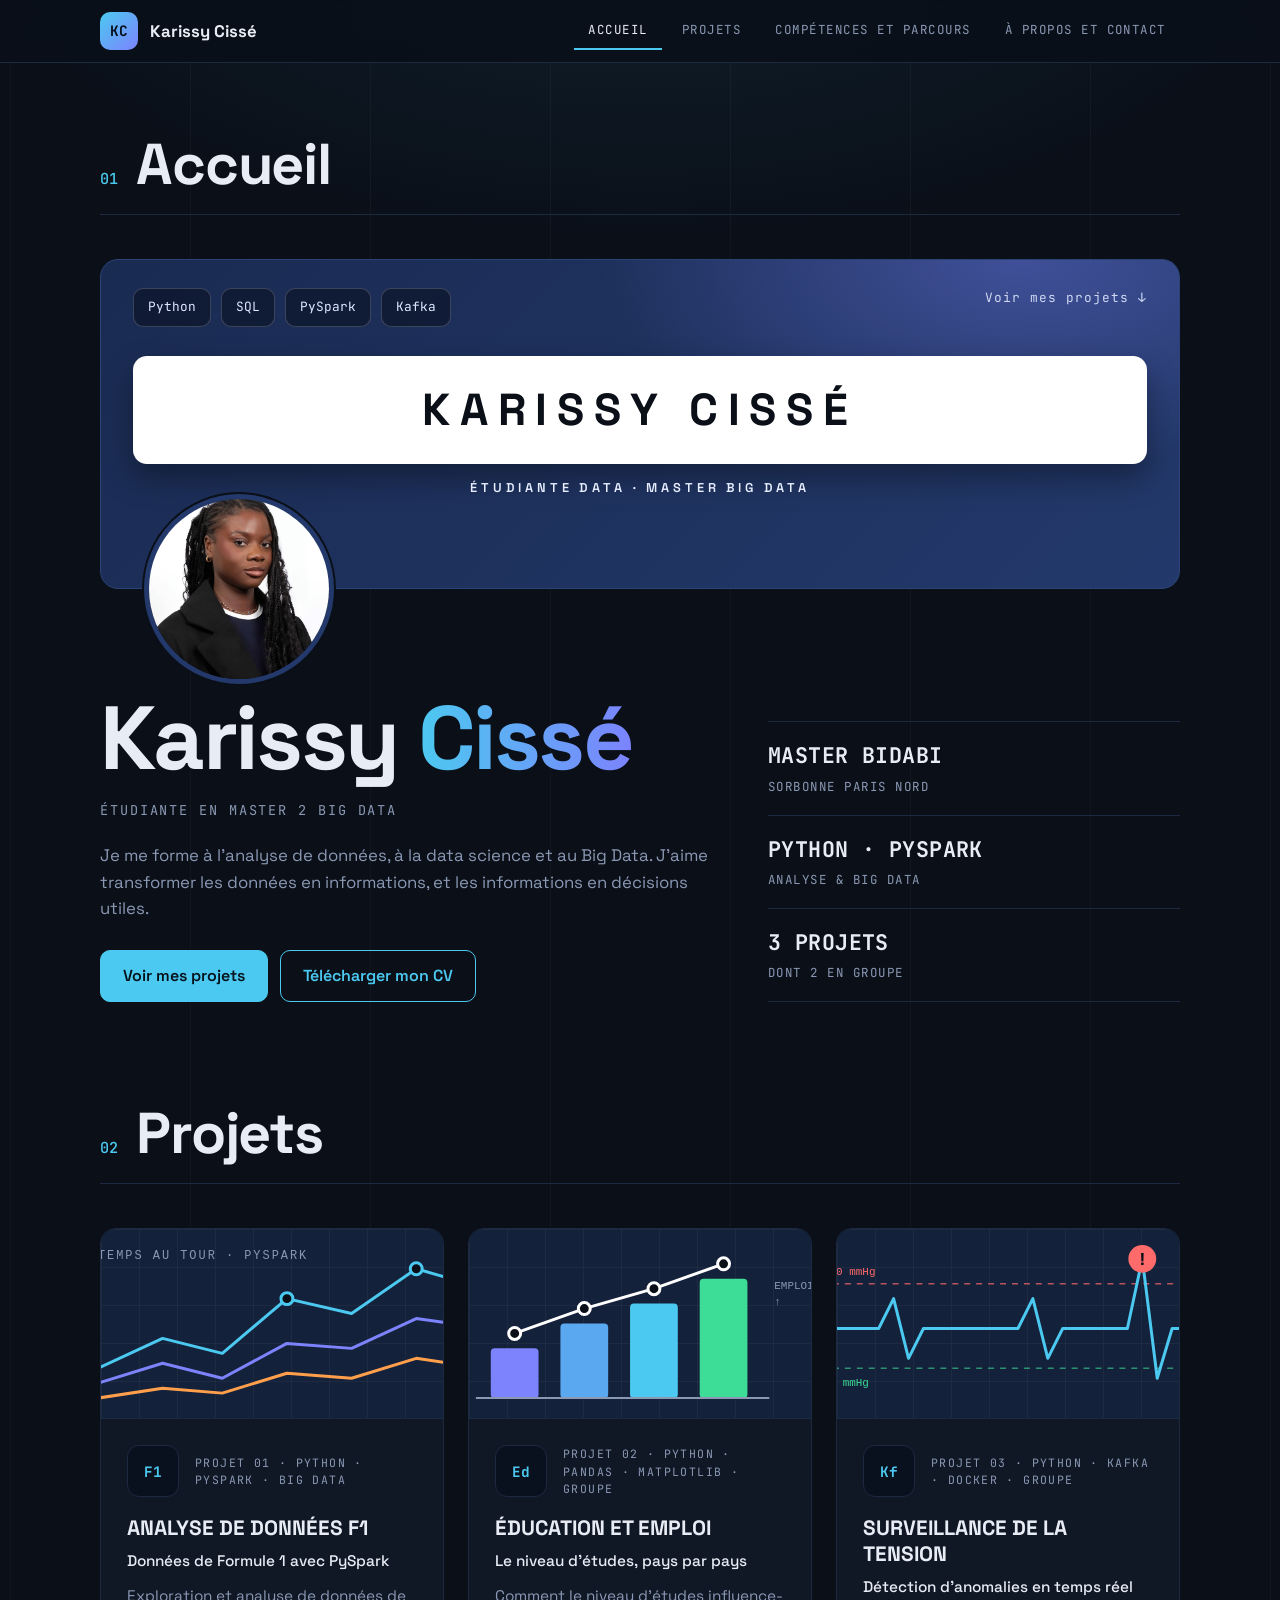
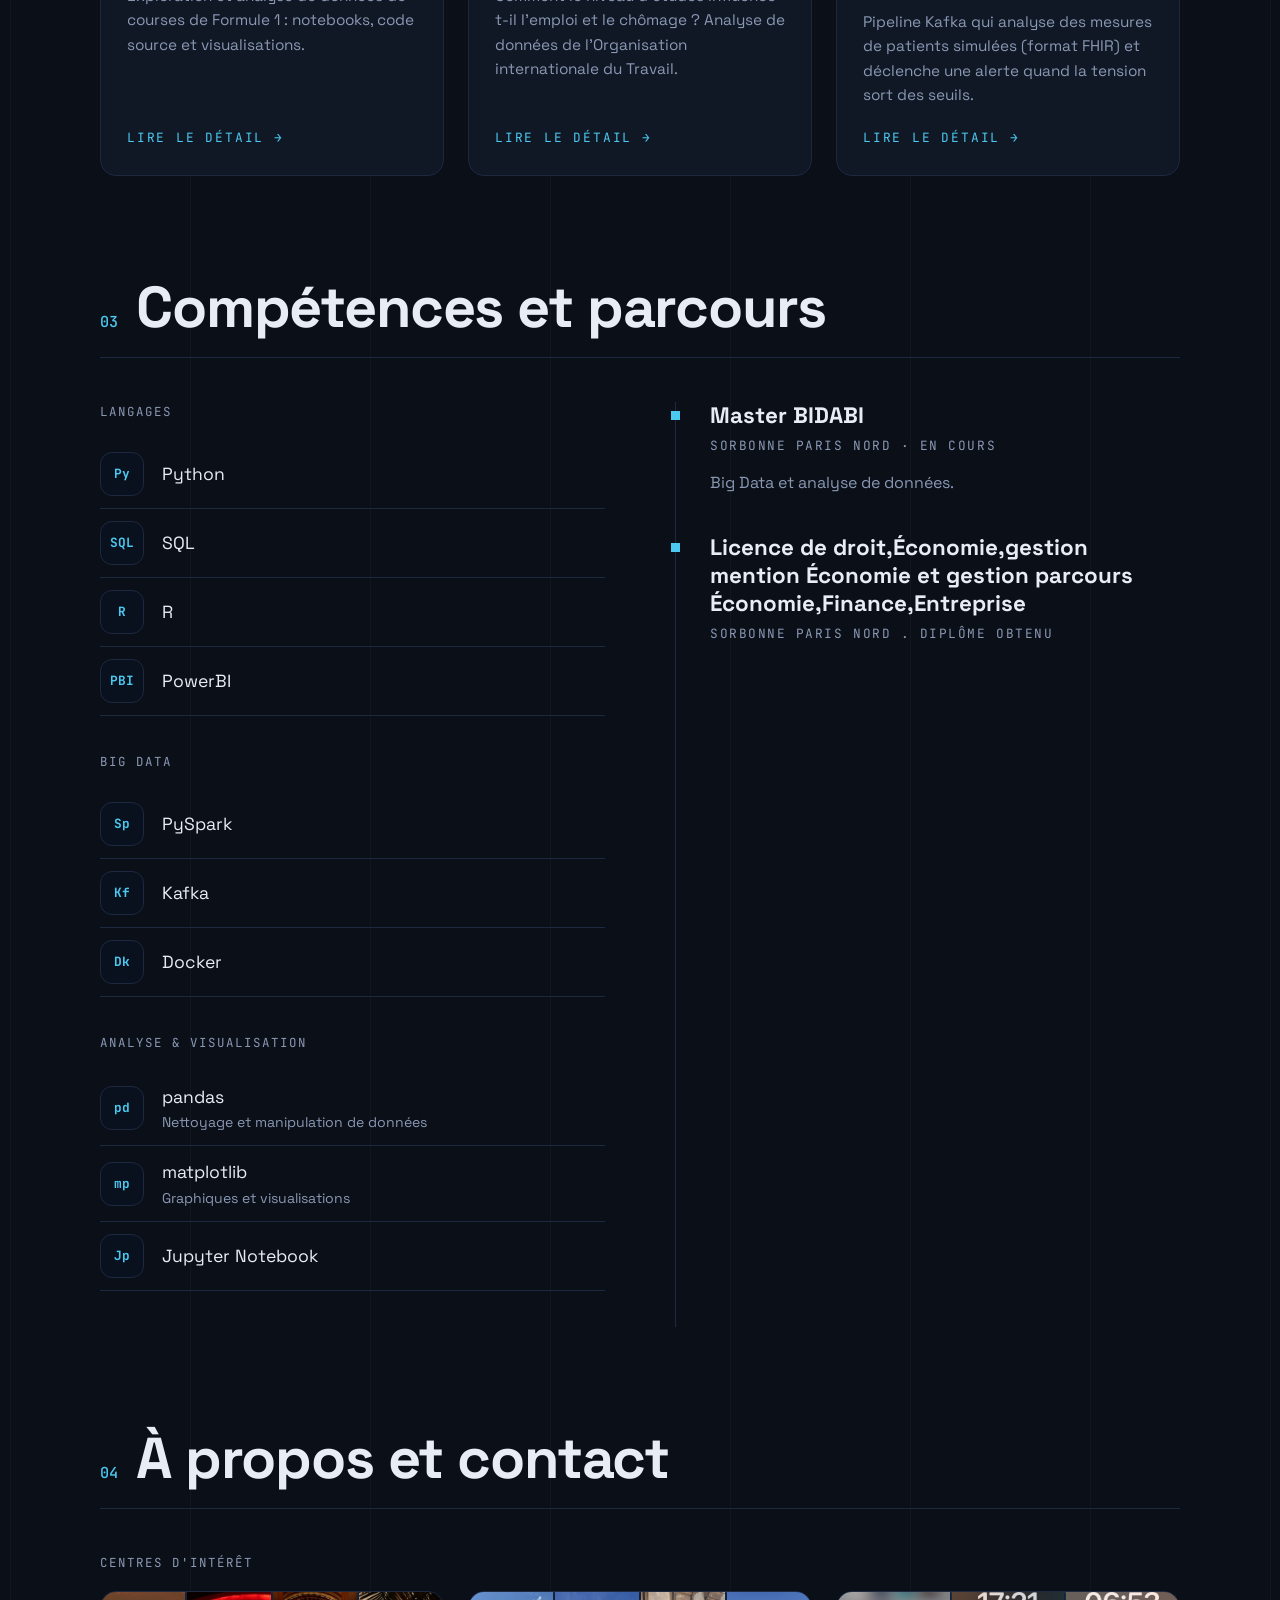
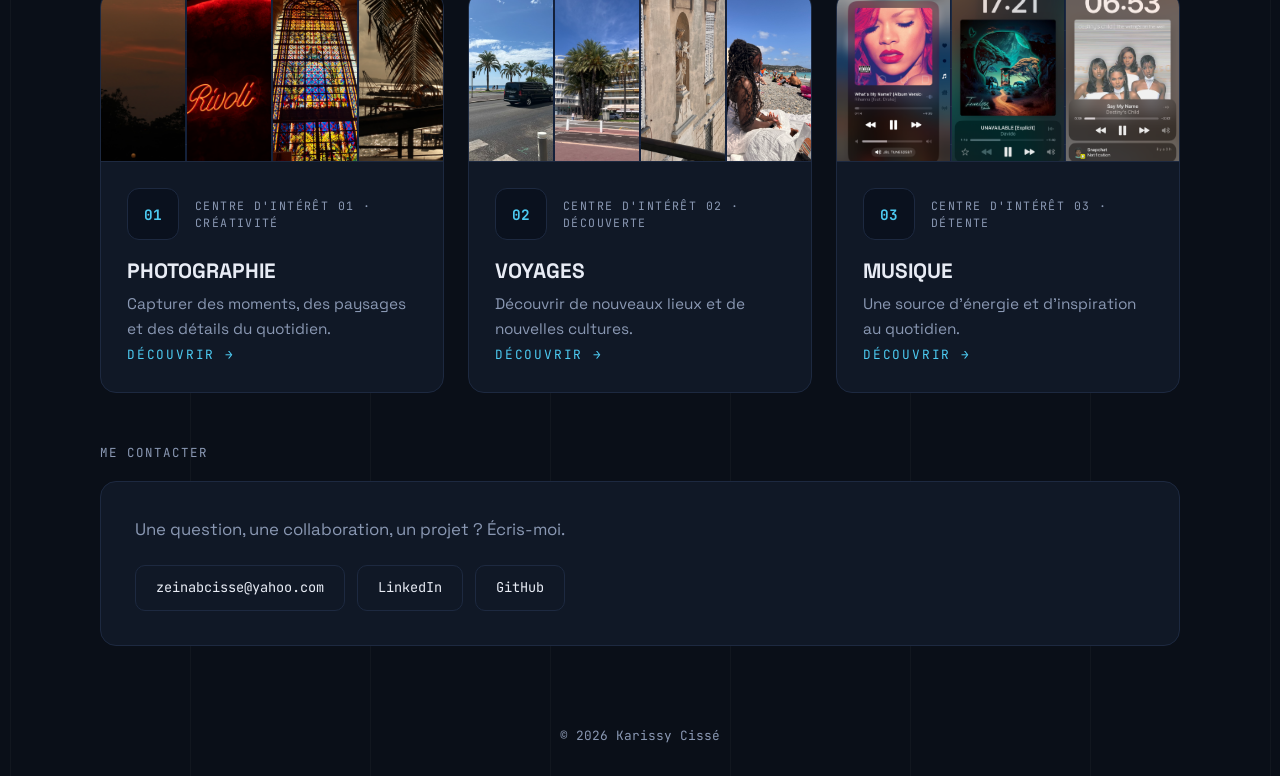
==== commit 6c8d98cc: "Update contact information in index.html" ====
--- a/index.html
+++ b/index.html
@@ -210,6 +210,8 @@
           <h3>Licence de droit,Économie,gestion mention Économie et gestion parcours Économie,Finance,Entreprise</h3>
           <div class="when">Sorbonne Paris Nord . diplôme obtenu</div>
     </div>
+   </div>
+   </div>
   </section>
 
   <!-- ========== 04 À PROPOS ET CONTACT ========== -->
@@ -278,8 +280,8 @@
     <div class="contact-box">
       <p>Une question, une collaboration, un projet ? Écris-moi.</p>
       <div class="contact-links">
-        <a href="mailto:zeinabcisse@yahoo.com">ton.email@exemple.com</a>
-        <a href="www.linkedin.com/in/karissy-cisse-2337b7347">LinkedIn</a>
+        <a href="mailto:zeinabcisse@yahoo.com">zeinabcisse@yahoo.com</a>
+        <a href="https://www.linkedin.com/in/karissy-cisse-2337b7347">LinkedIn</a>
         <a href="https://github.com/KarissyCISSE21">GitHub</a>
       </div>
     </div>
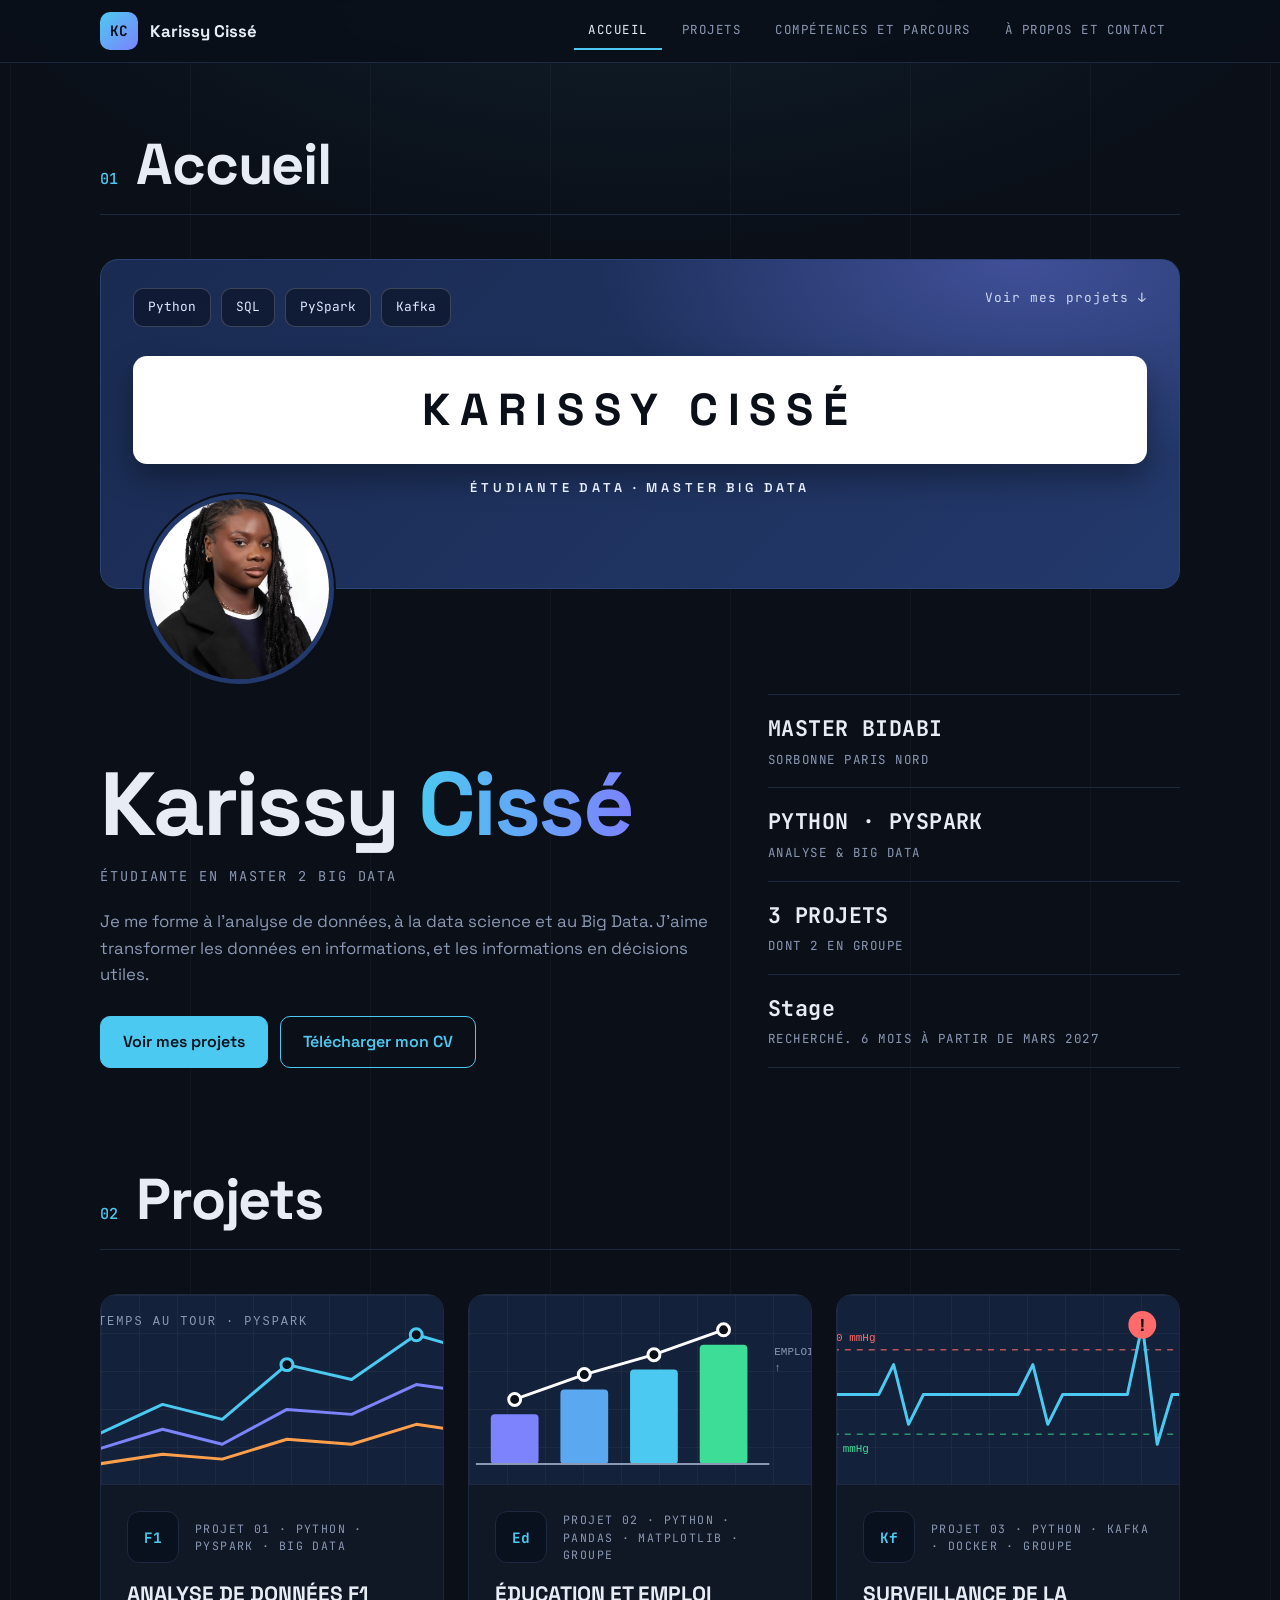
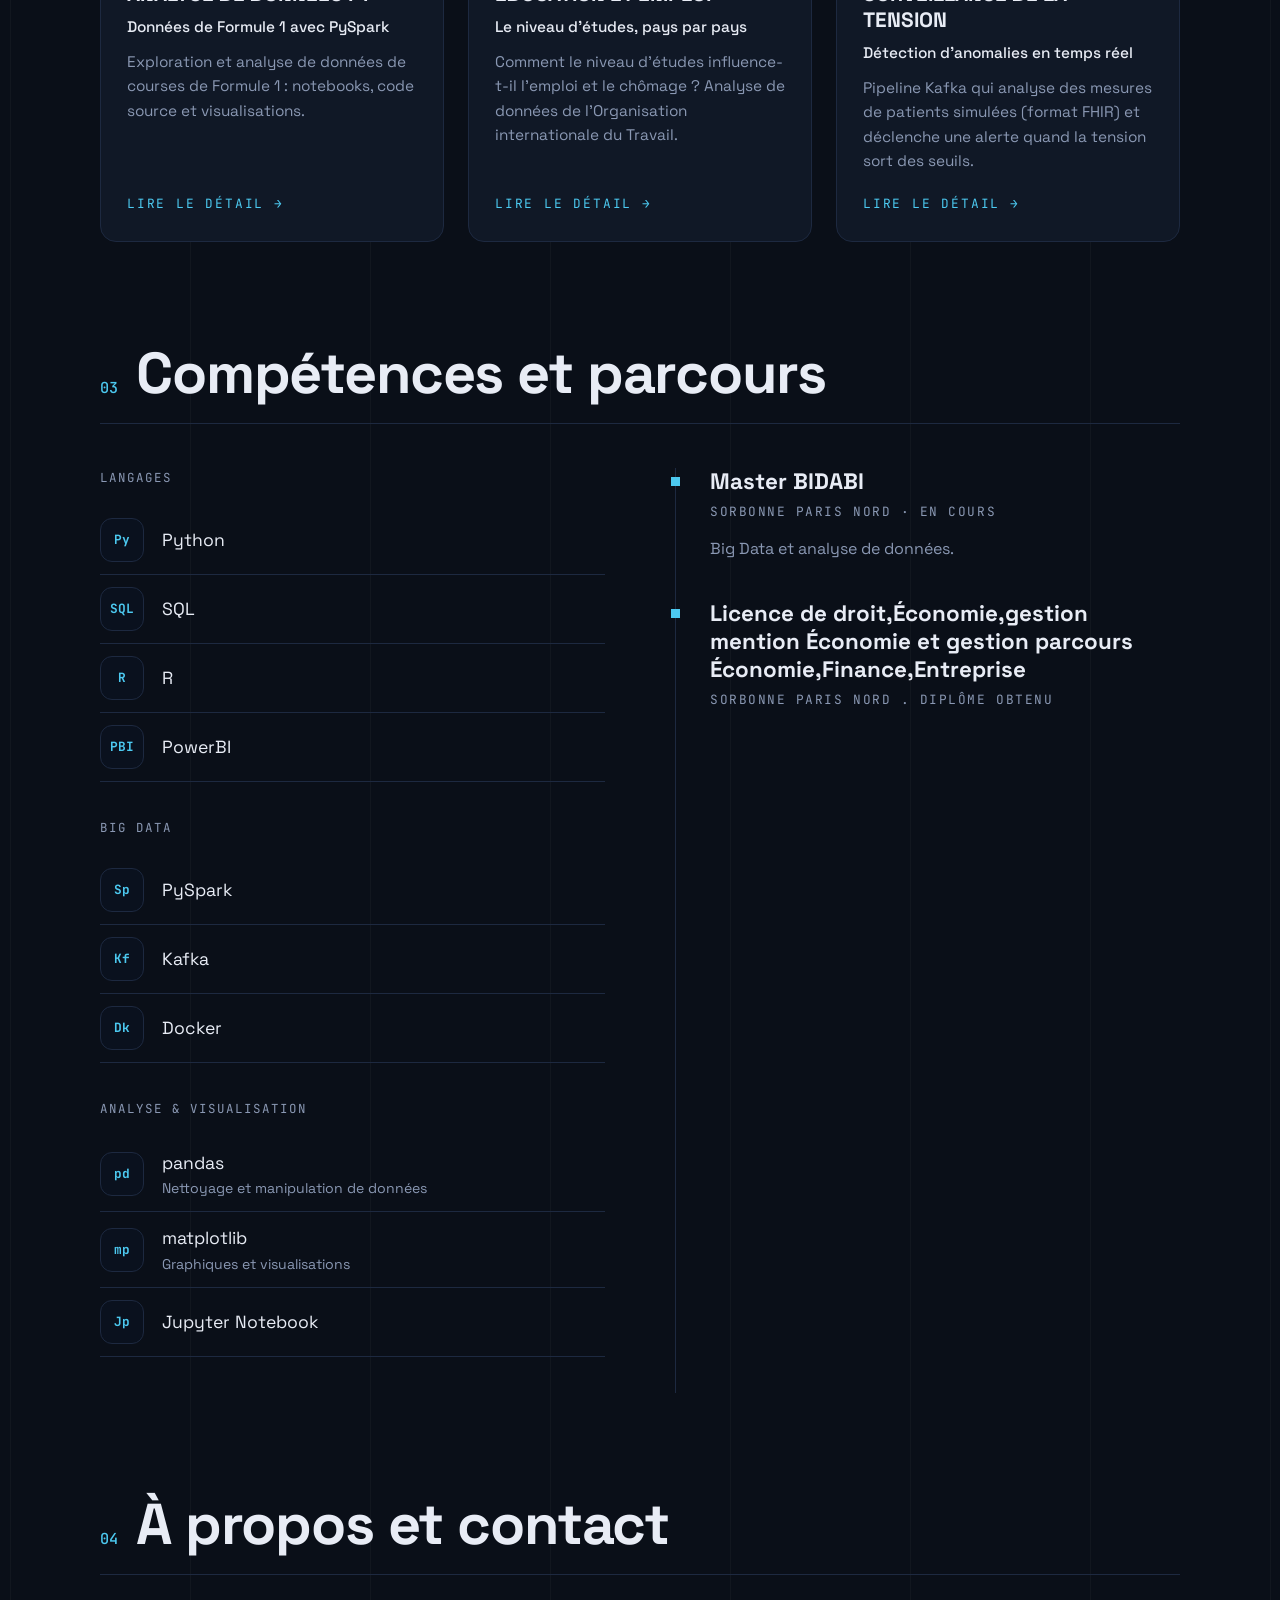
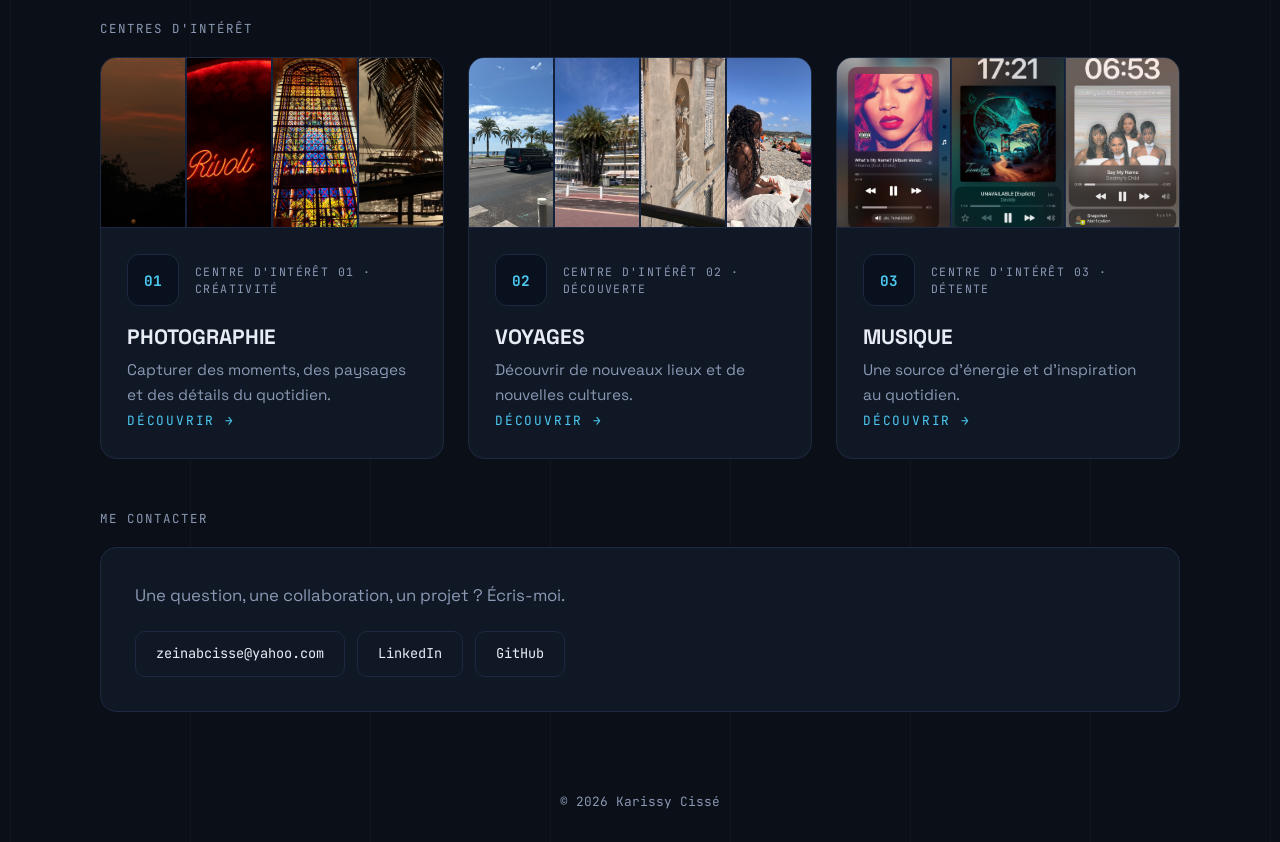
==== commit ed72acef: "Add internship opportunity details to index.html" ====
--- a/index.html
+++ b/index.html
@@ -75,6 +75,7 @@
         <li><strong>MASTER BIDABI</strong><span>Sorbonne Paris Nord</span></li>
         <li><strong>PYTHON · PYSPARK</strong><span>Analyse &amp; Big Data</span></li>
         <li><strong>3 PROJETS</strong><span>Dont 2 en groupe</span></li>
+        <li><strong>Stage</strong><span>Recherché. 6 Mois à partir de Mars 2027</span></li>
       </ul>
     </div>
   </section>
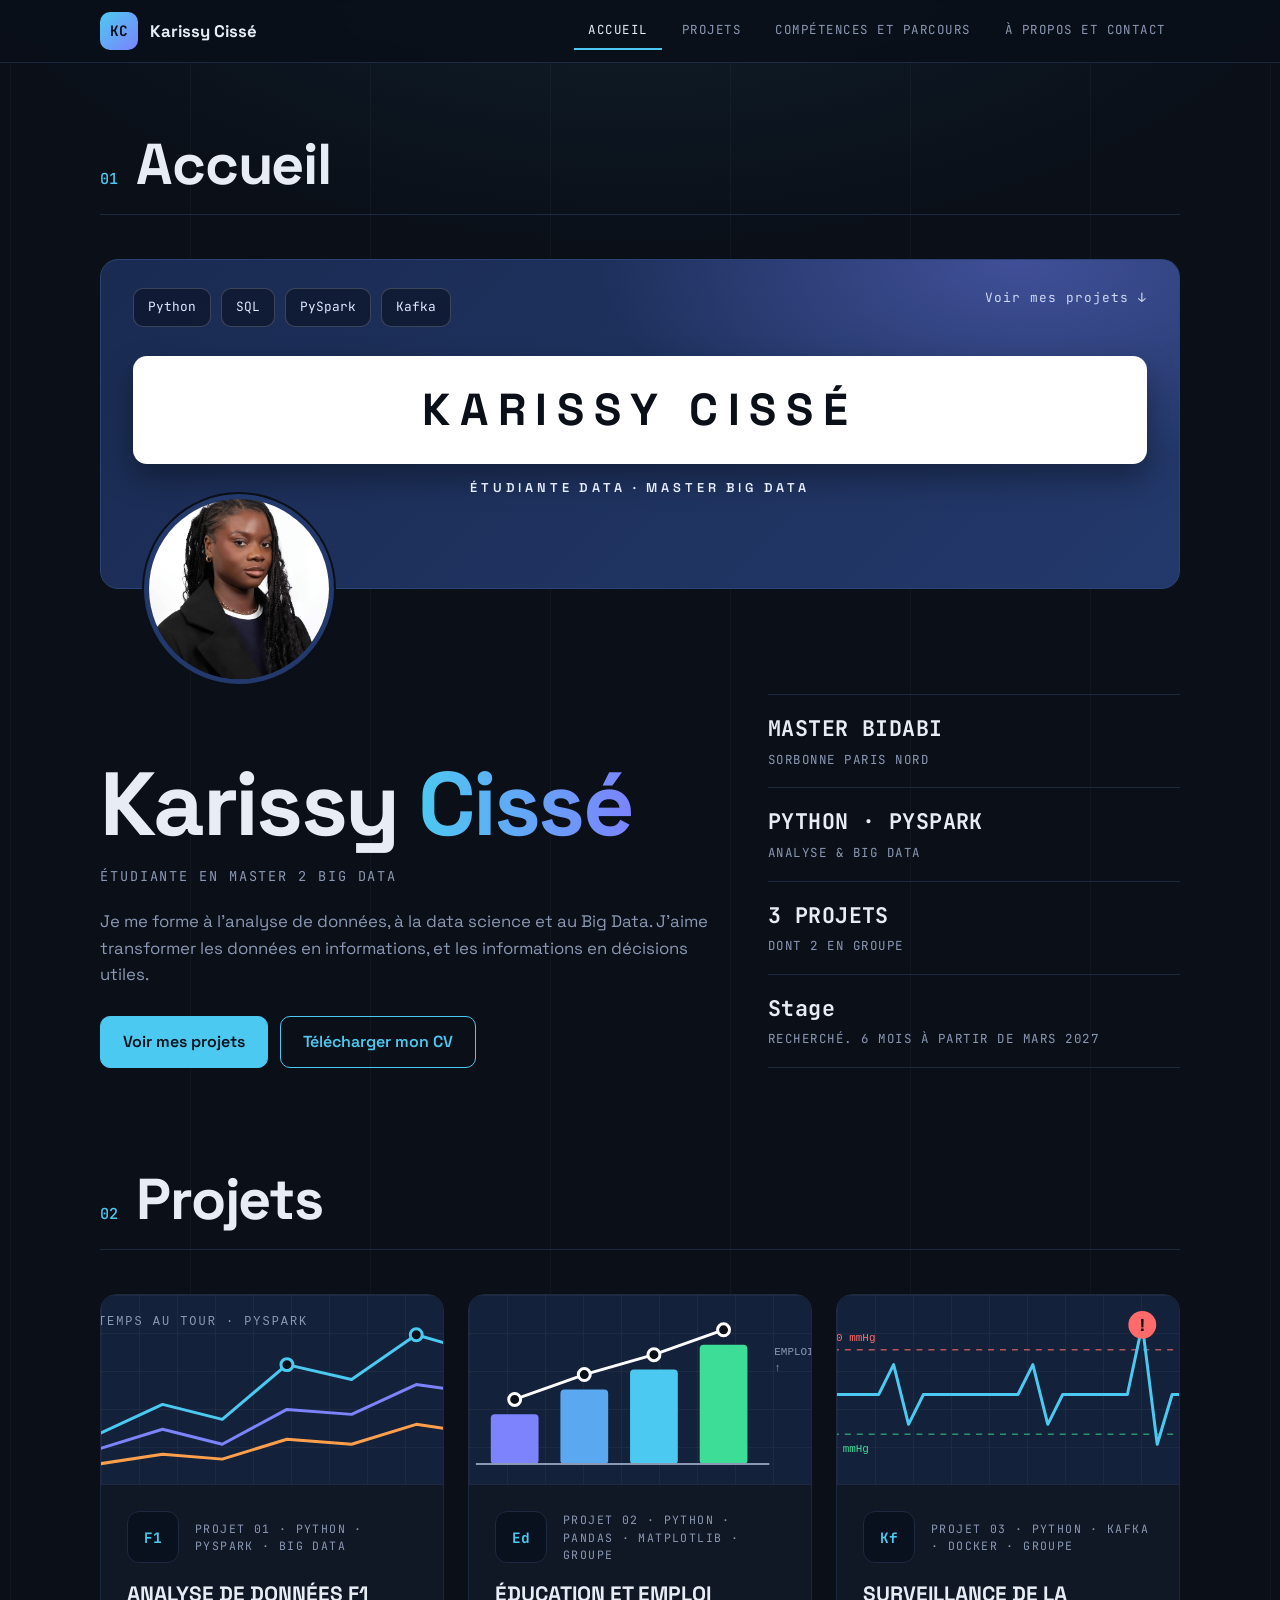
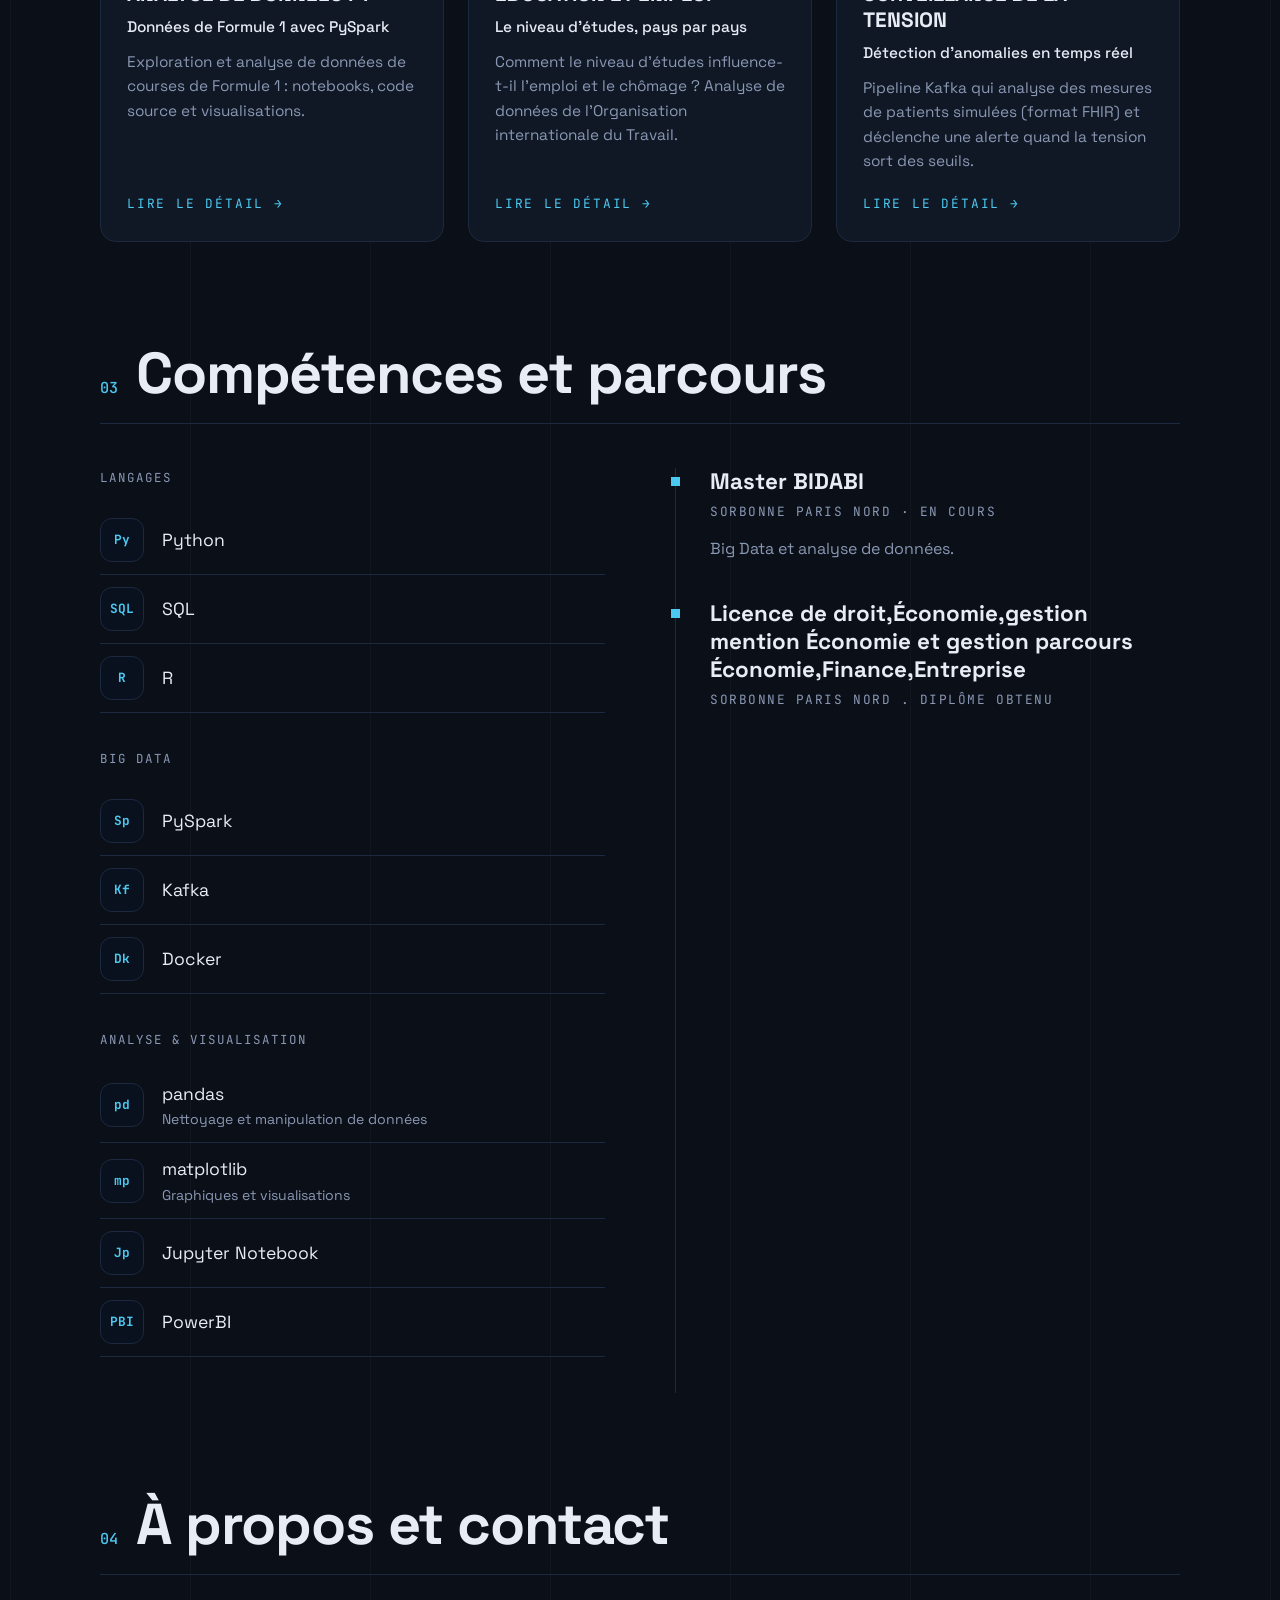
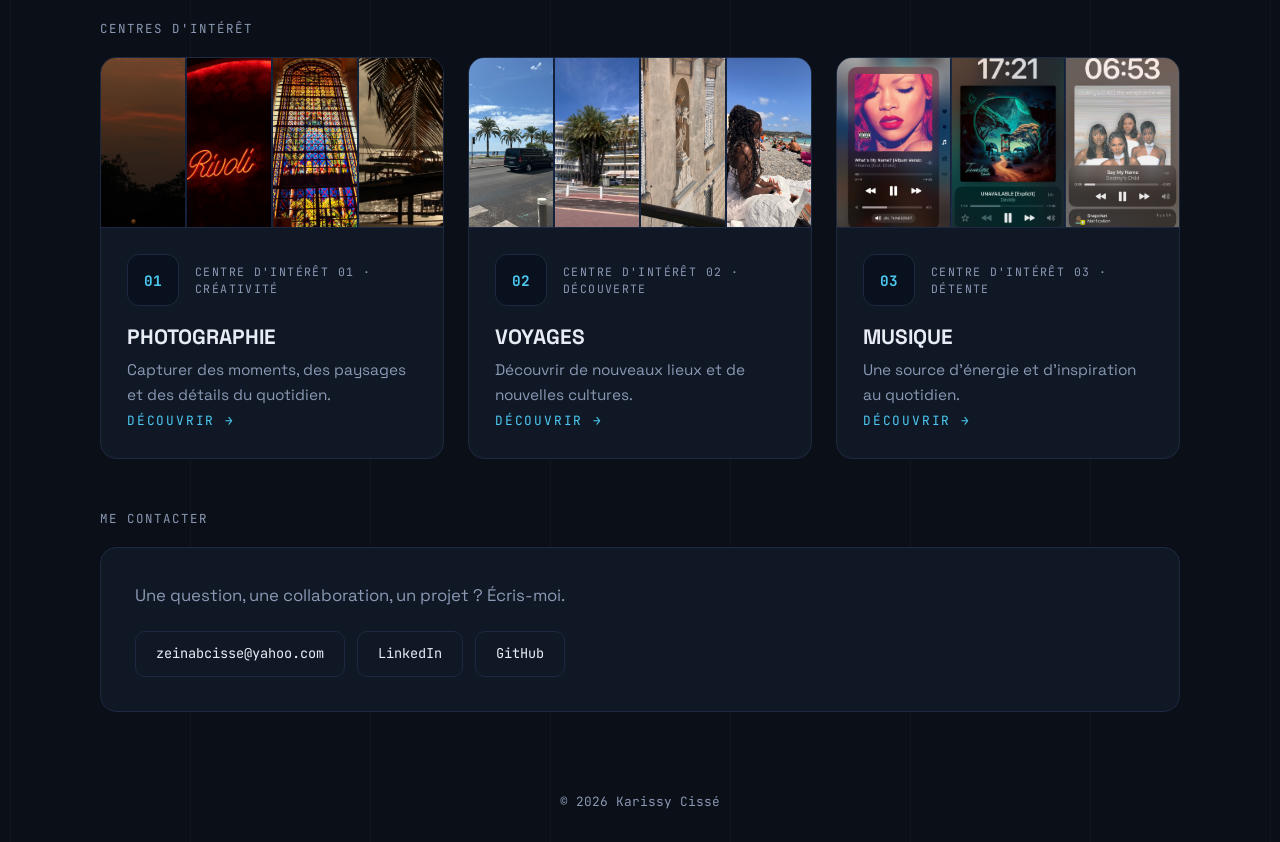
==== commit aa8a5394: "Remove PowerBI from skill list" ====
--- a/index.html
+++ b/index.html
@@ -183,7 +183,6 @@
           <li><span class="icon">Py</span>Python</li>
           <li><span class="icon">SQL</span>SQL</li>
           <li><span class="icon">R</span>R</li>
-          <li><span class="icon">PBI</span>PowerBI</li>
         </ul>
 
         <span class="label">Big Data</span>
@@ -198,6 +197,7 @@
           <li><span class="icon">pd</span><div>pandas<small>Nettoyage et manipulation de données</small></div></li>
           <li><span class="icon">mp</span><div>matplotlib<small>Graphiques et visualisations</small></div></li>
           <li><span class="icon">Jp</span>Jupyter Notebook</li>
+          <li><span class="icon">PBI</span>PowerBI</li>
         </ul>
       </div>
 
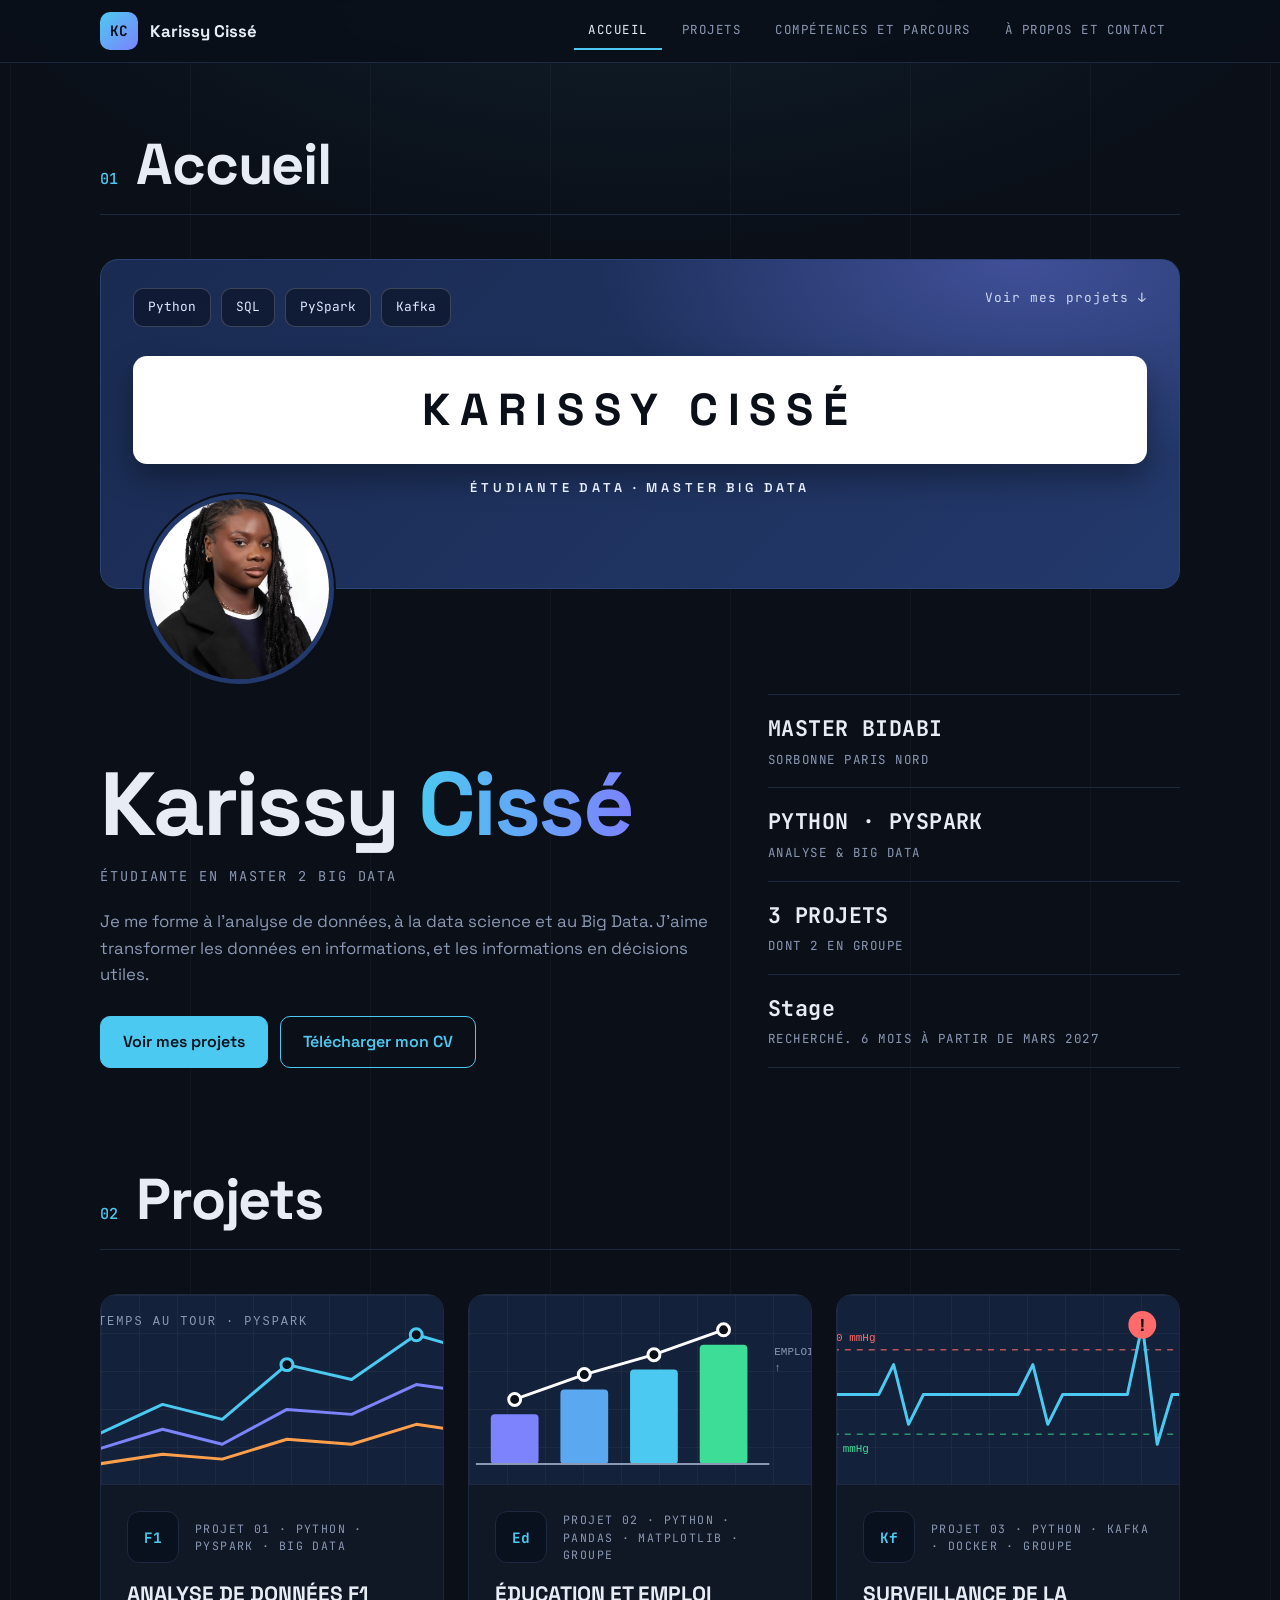
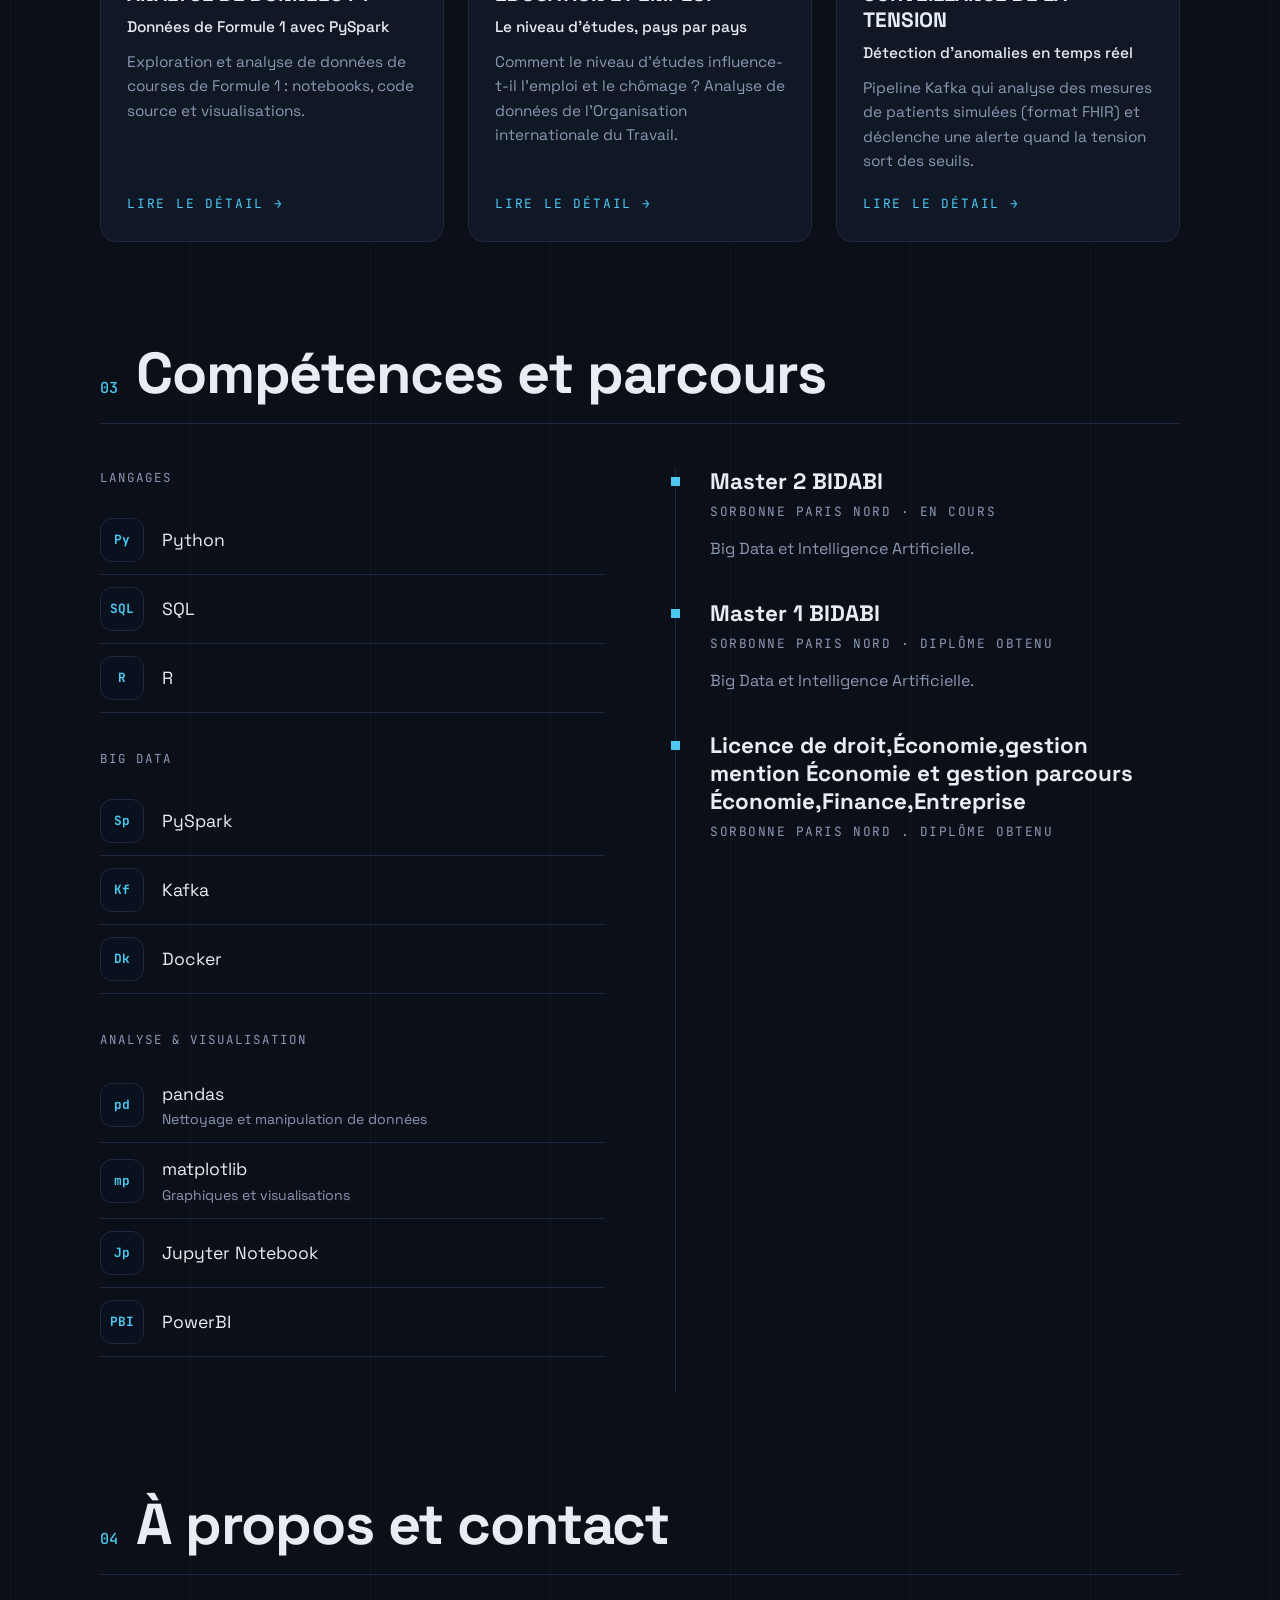
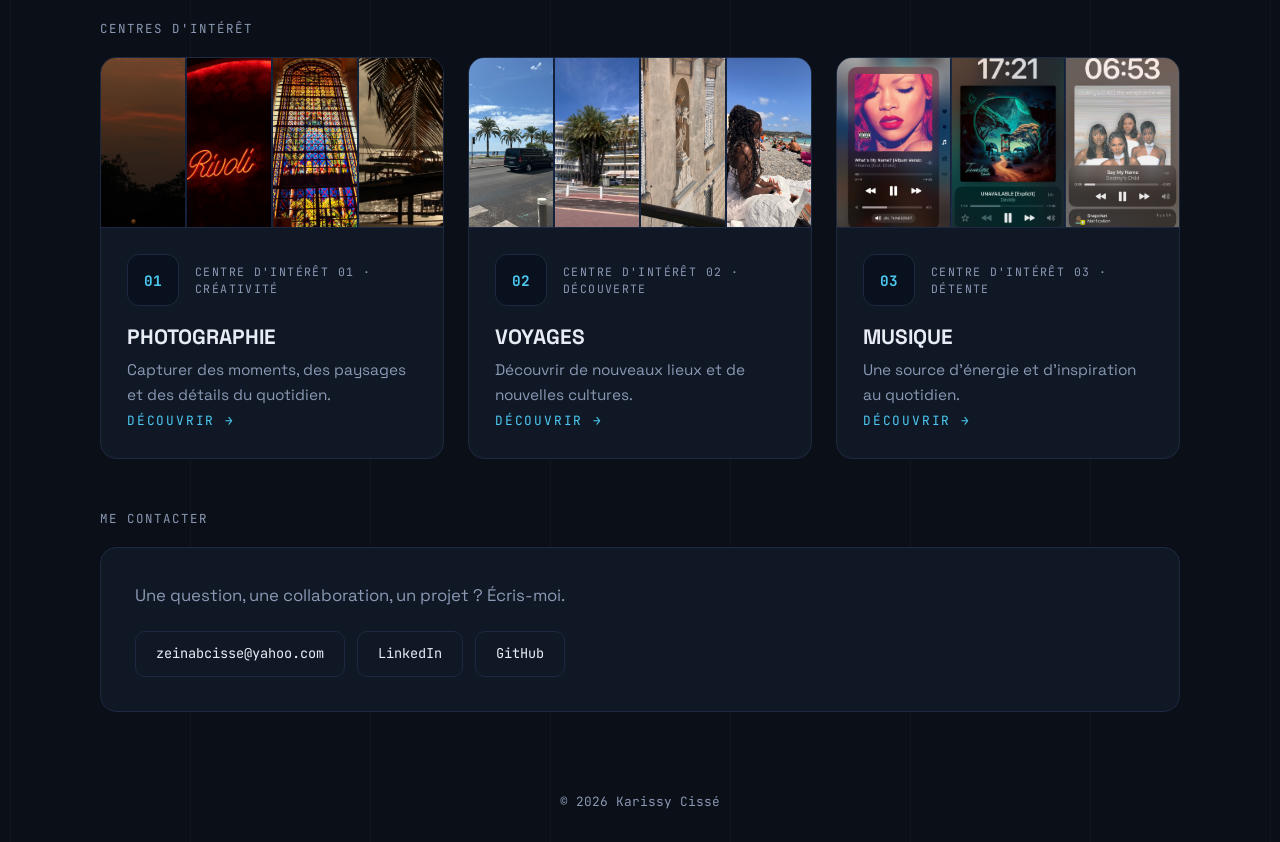
==== commit 70687ed5: "Update educational details in index.html" ====
--- a/index.html
+++ b/index.html
@@ -10,7 +10,7 @@
   <!-- Aperçu quand tu partages le lien (LinkedIn, WhatsApp...) -->
   <meta property="og:type" content="website">
   <meta property="og:title" content="Karissy Cissé — Data & Big Data">
-  <meta property="og:description" content="Étudiante en Master Big Data (Sorbonne Paris Nord). Projets, compétences et contact.">
+  <meta property="og:description" content="Étudiante en Master 2 Big Data et Intelligence Artificielle (Sorbonne Paris Nord). Projets, compétences et contact.">
   <meta property="og:image" content="assets/images/apercu-partage.jpg">
 
   <link rel="preconnect" href="https://fonts.googleapis.com">
@@ -203,9 +203,14 @@
 
       <div class="timeline">
         <div class="t-item">
-          <h3>Master BIDABI</h3>
+          <h3>Master 2 BIDABI</h3>
           <div class="when">Sorbonne Paris Nord · en cours</div>
-          <p>Big Data et analyse de données.</p>
+          <p>Big Data et Intelligence Artificielle.</p>
+        </div>
+        <div class="t-item">
+          <h3>Master 1 BIDABI</h3>
+          <div class="when">Sorbonne Paris Nord · diplôme obtenu</div>
+          <p>Big Data et Intelligence Artificielle.</p>
         </div>
         <div class="t-item">
           <h3>Licence de droit,Économie,gestion mention Économie et gestion parcours Économie,Finance,Entreprise</h3>
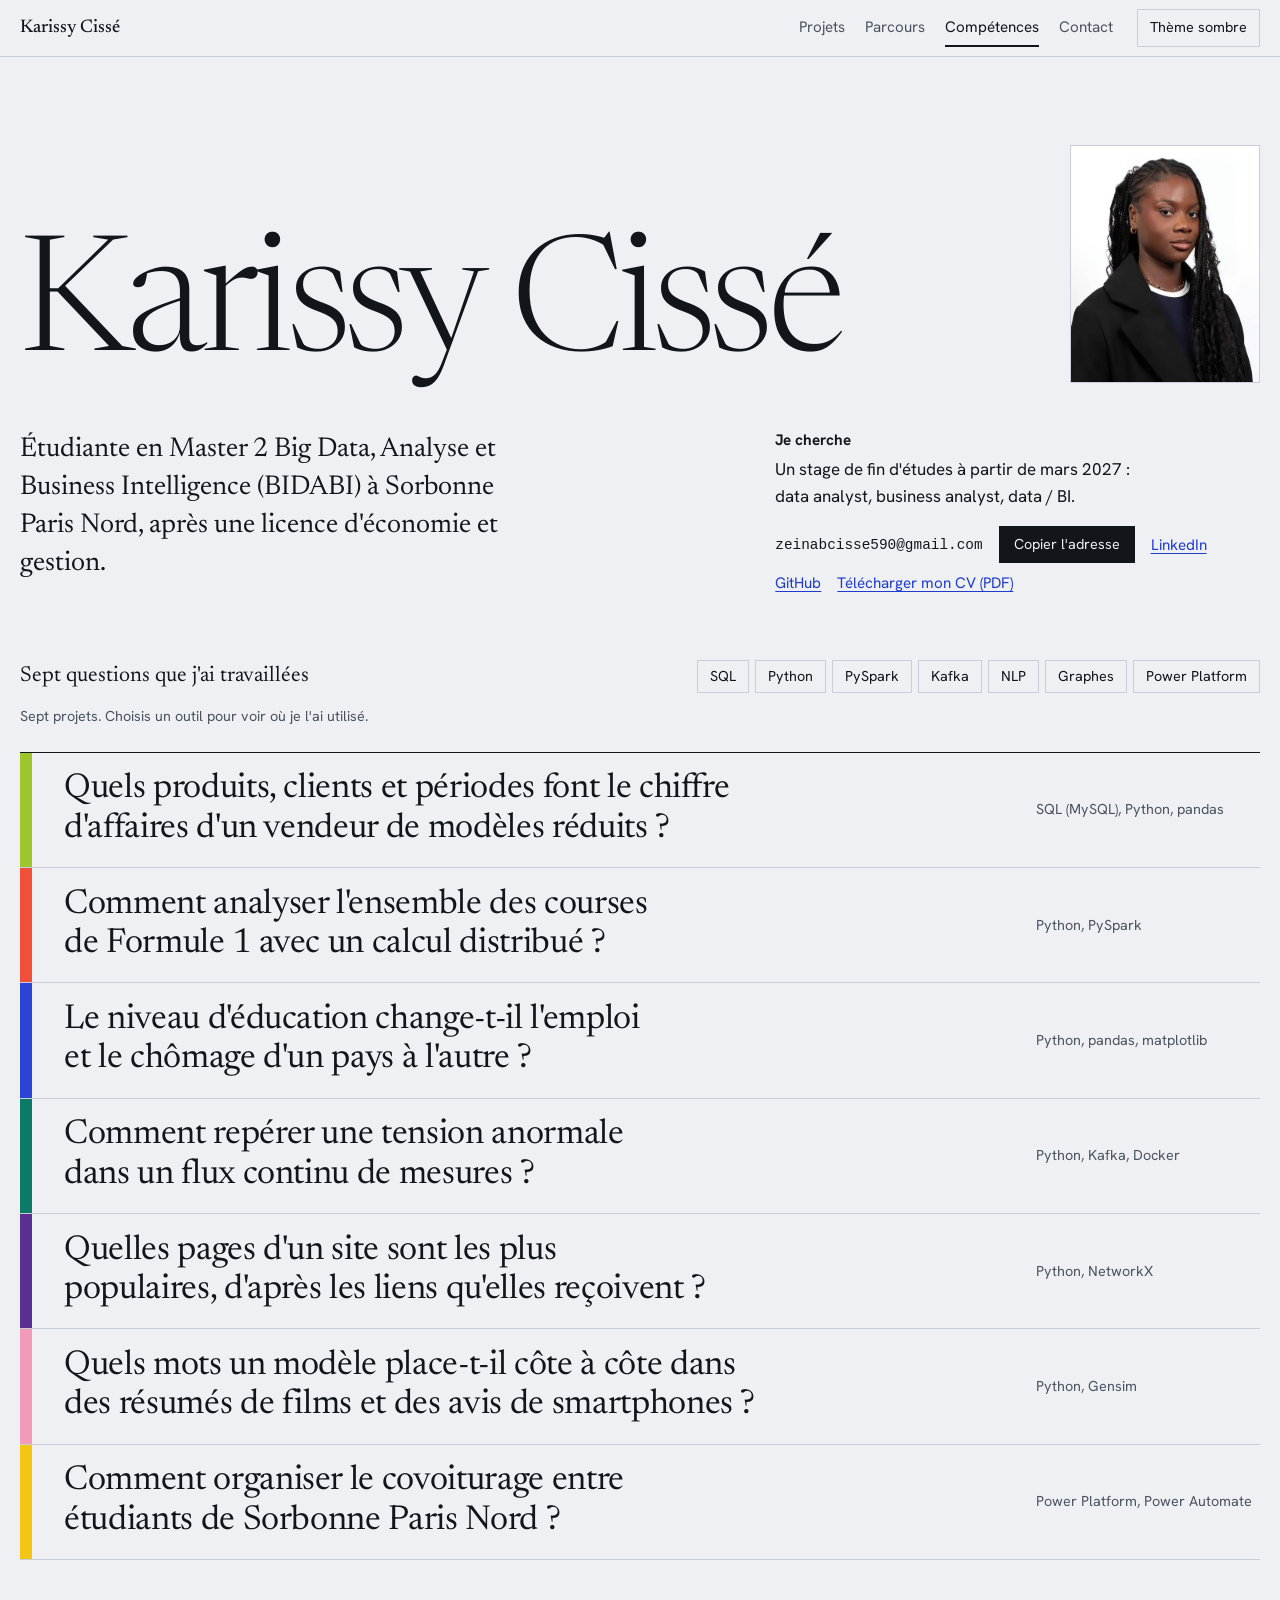
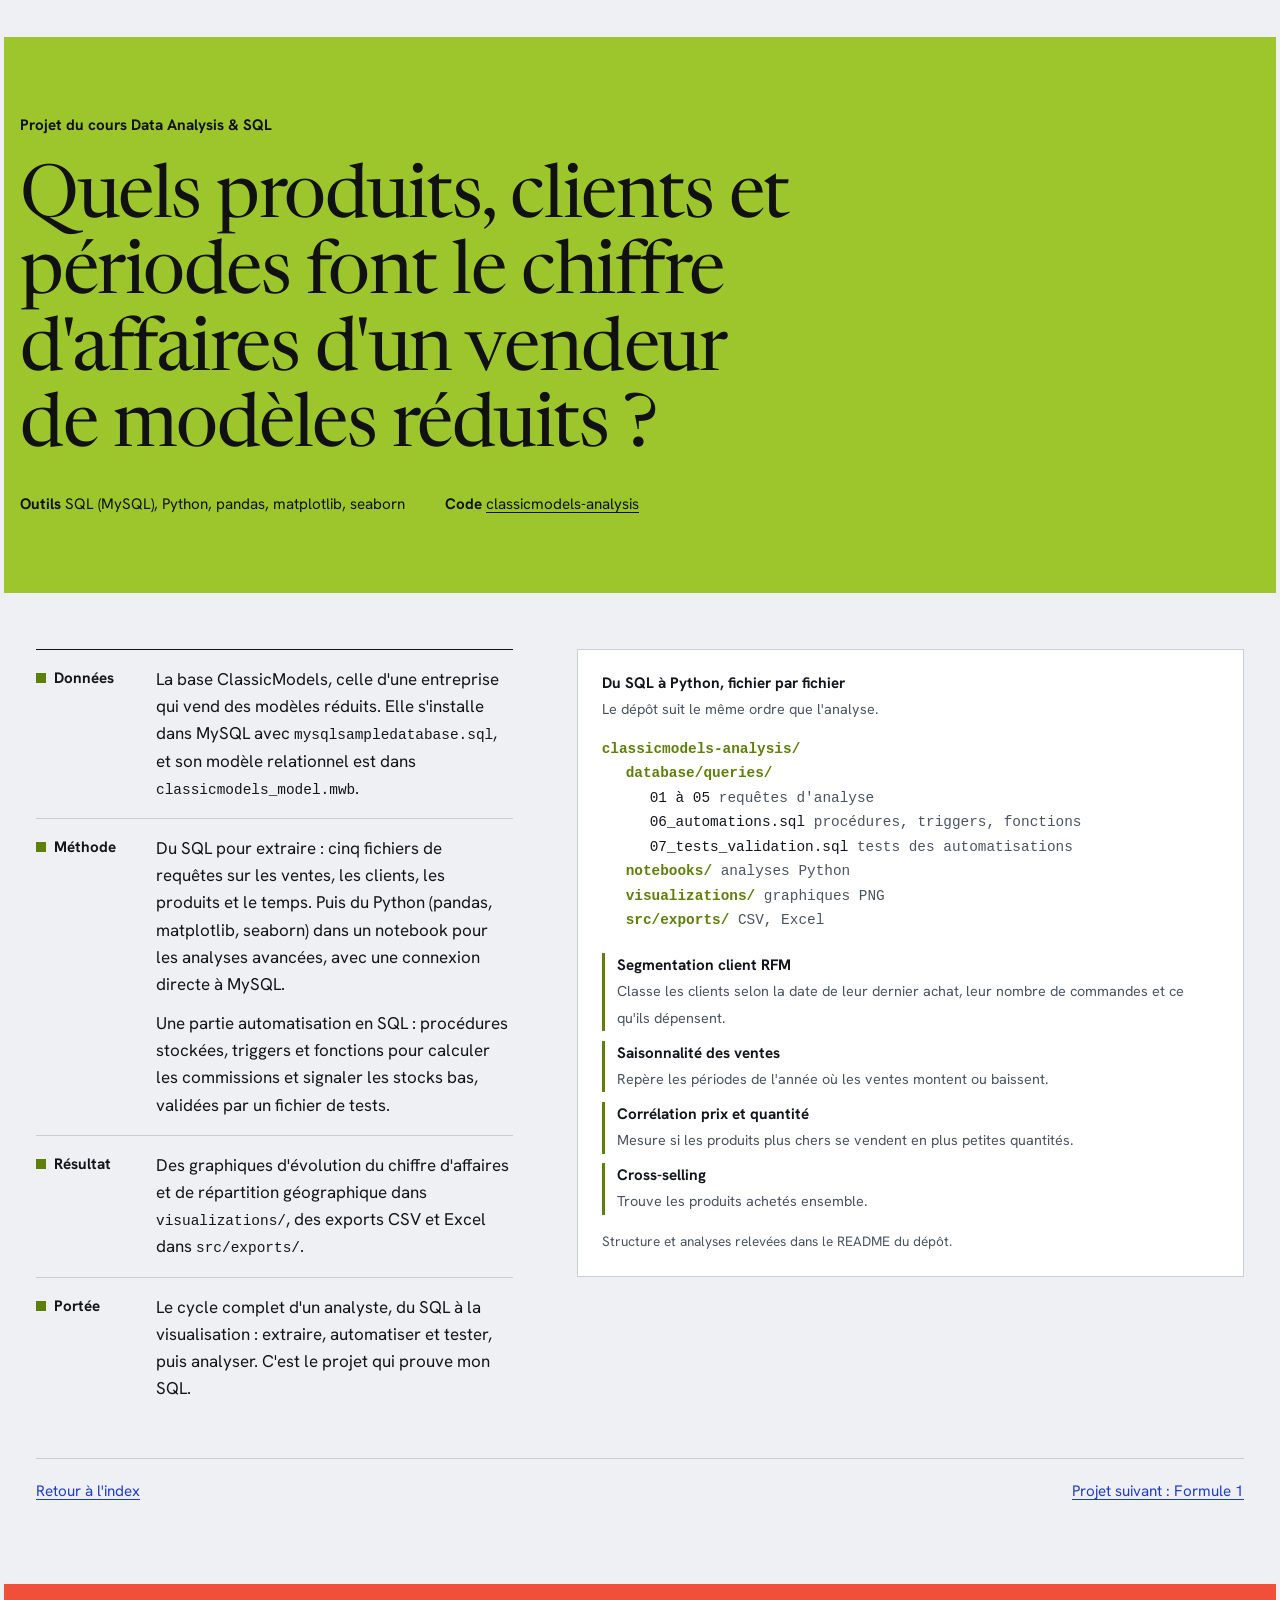
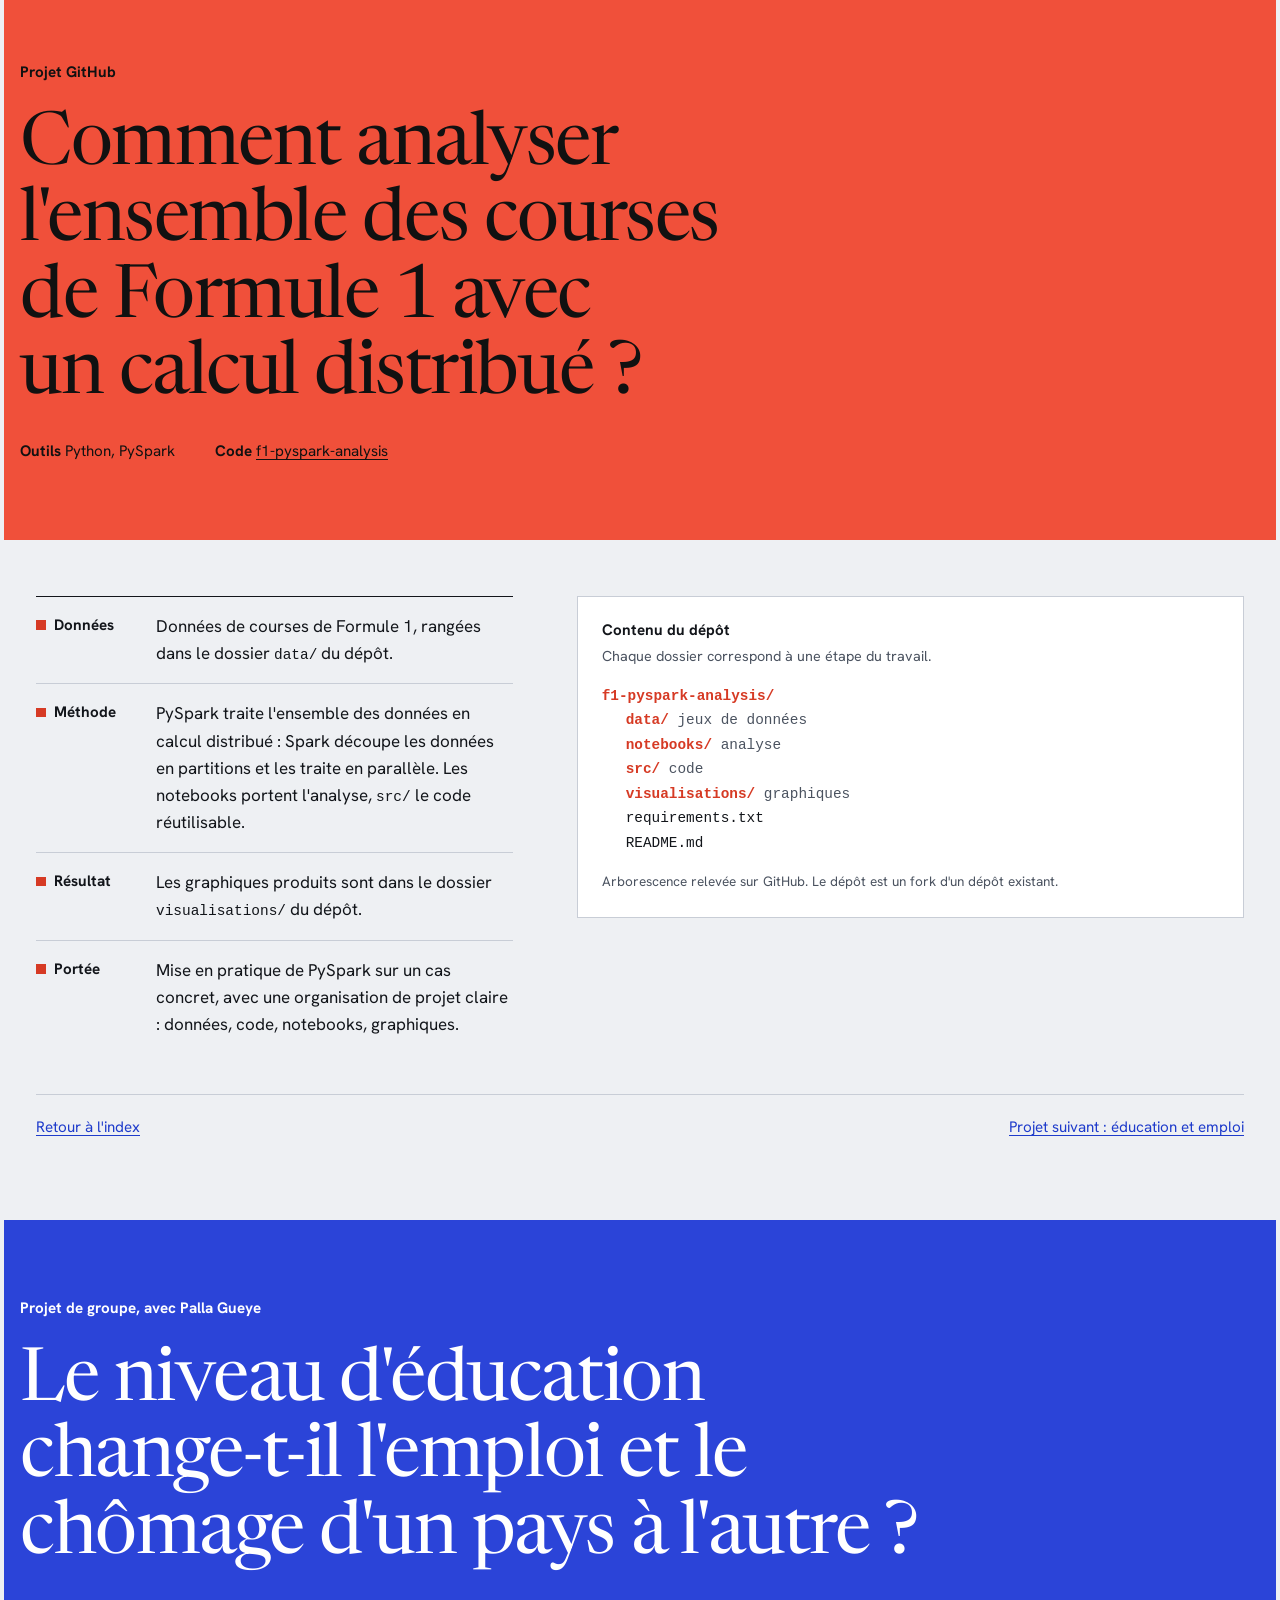
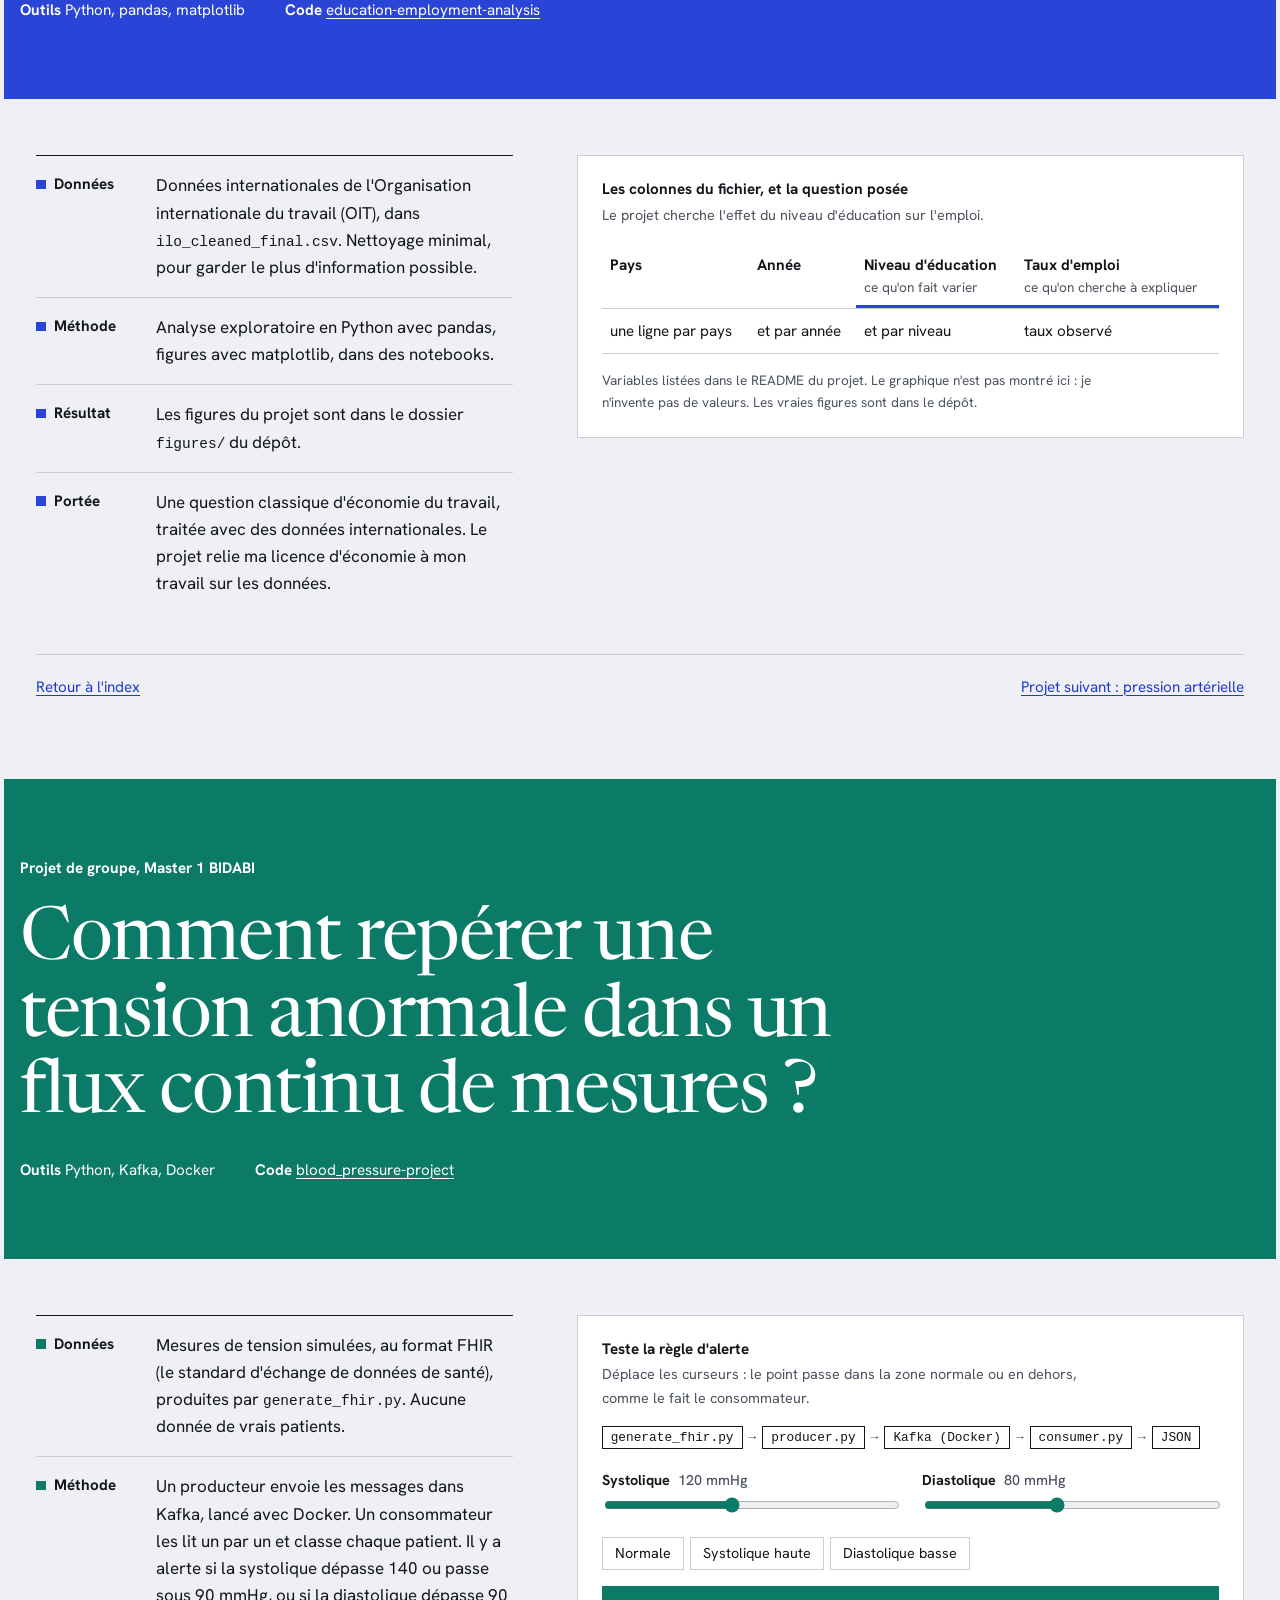
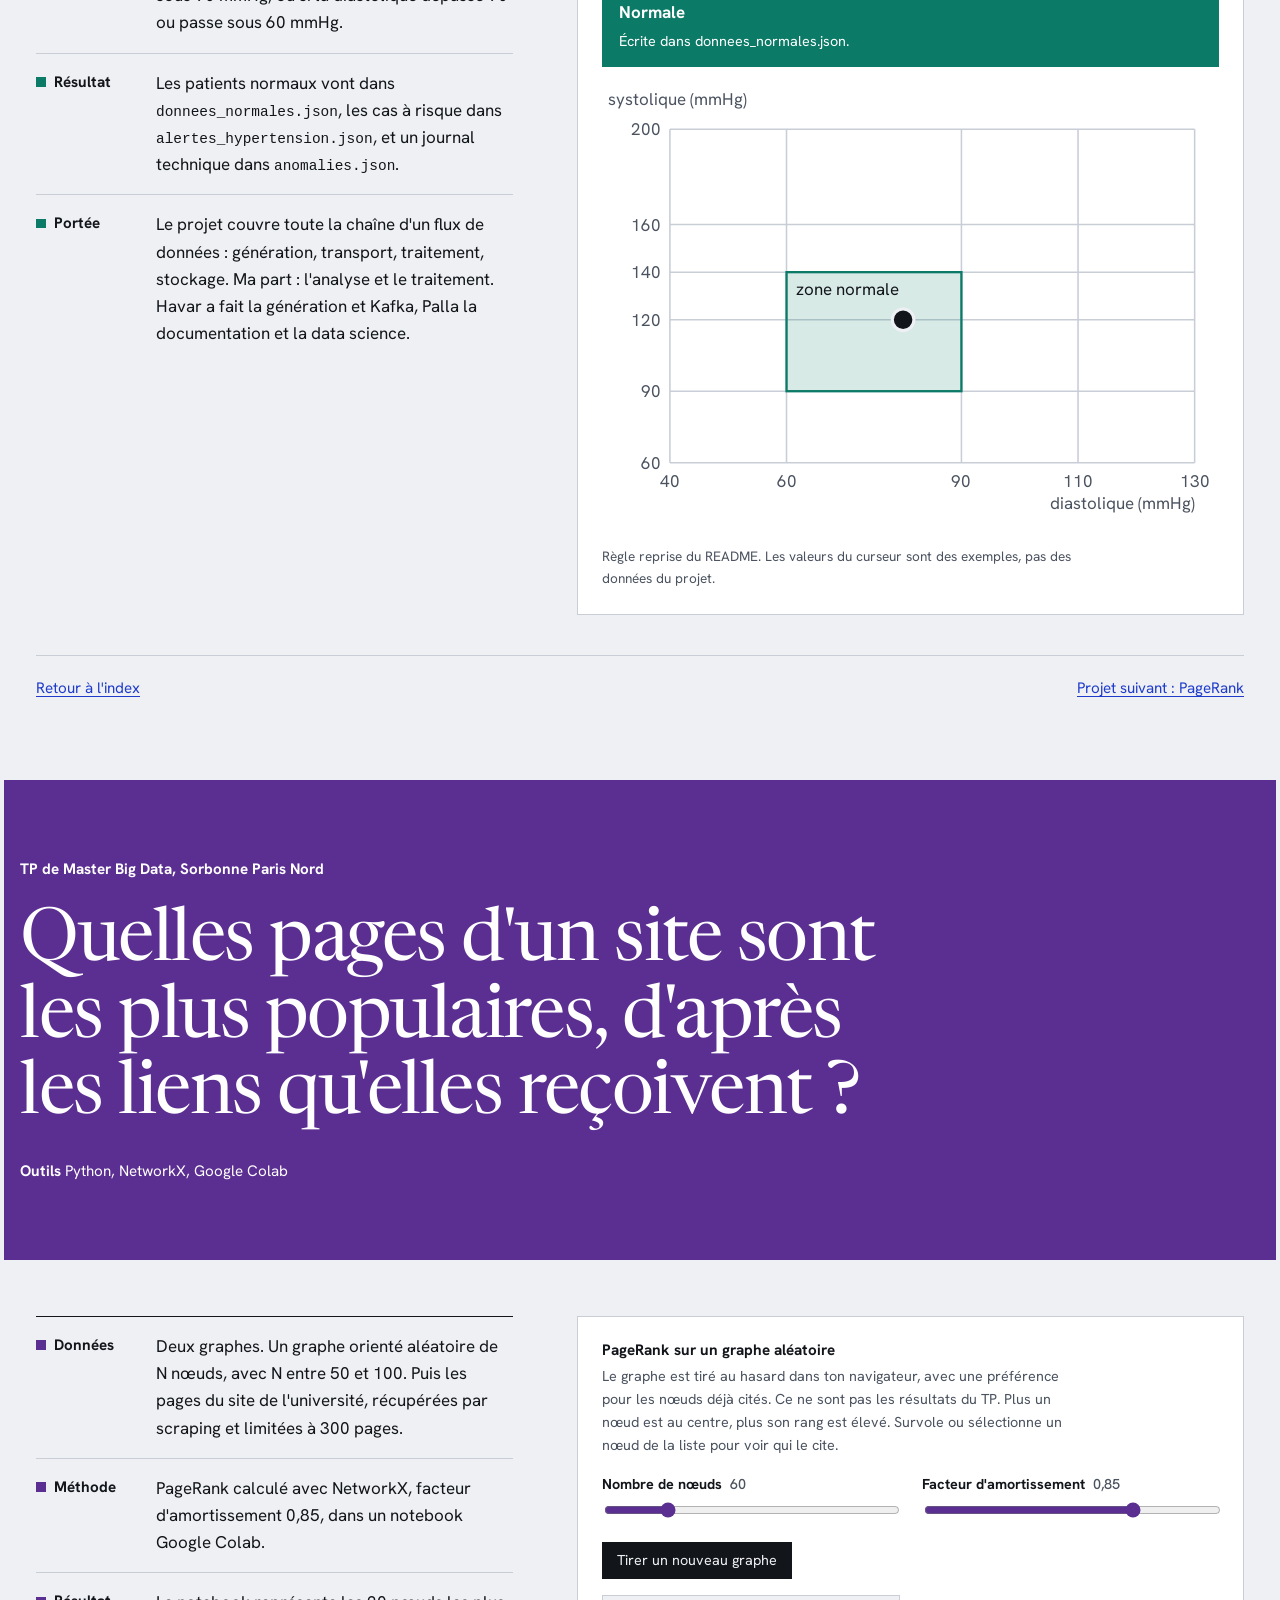
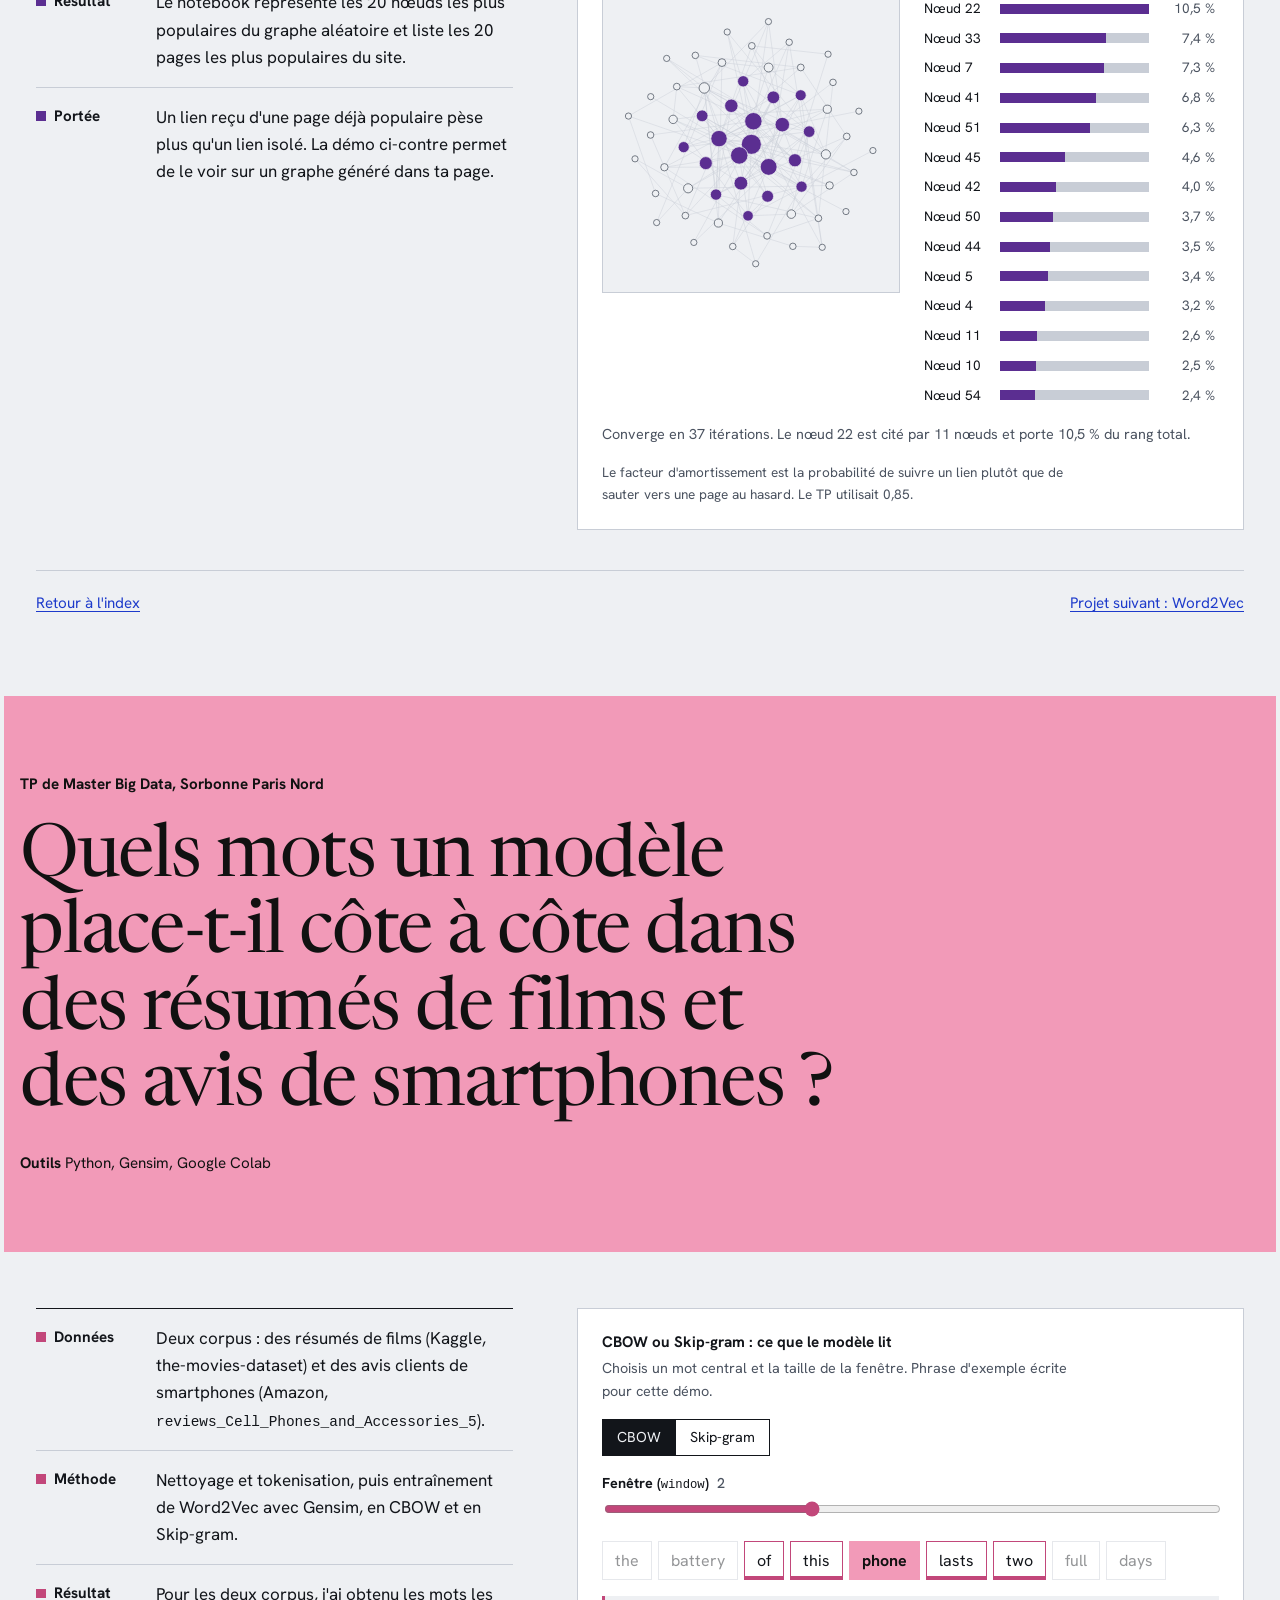
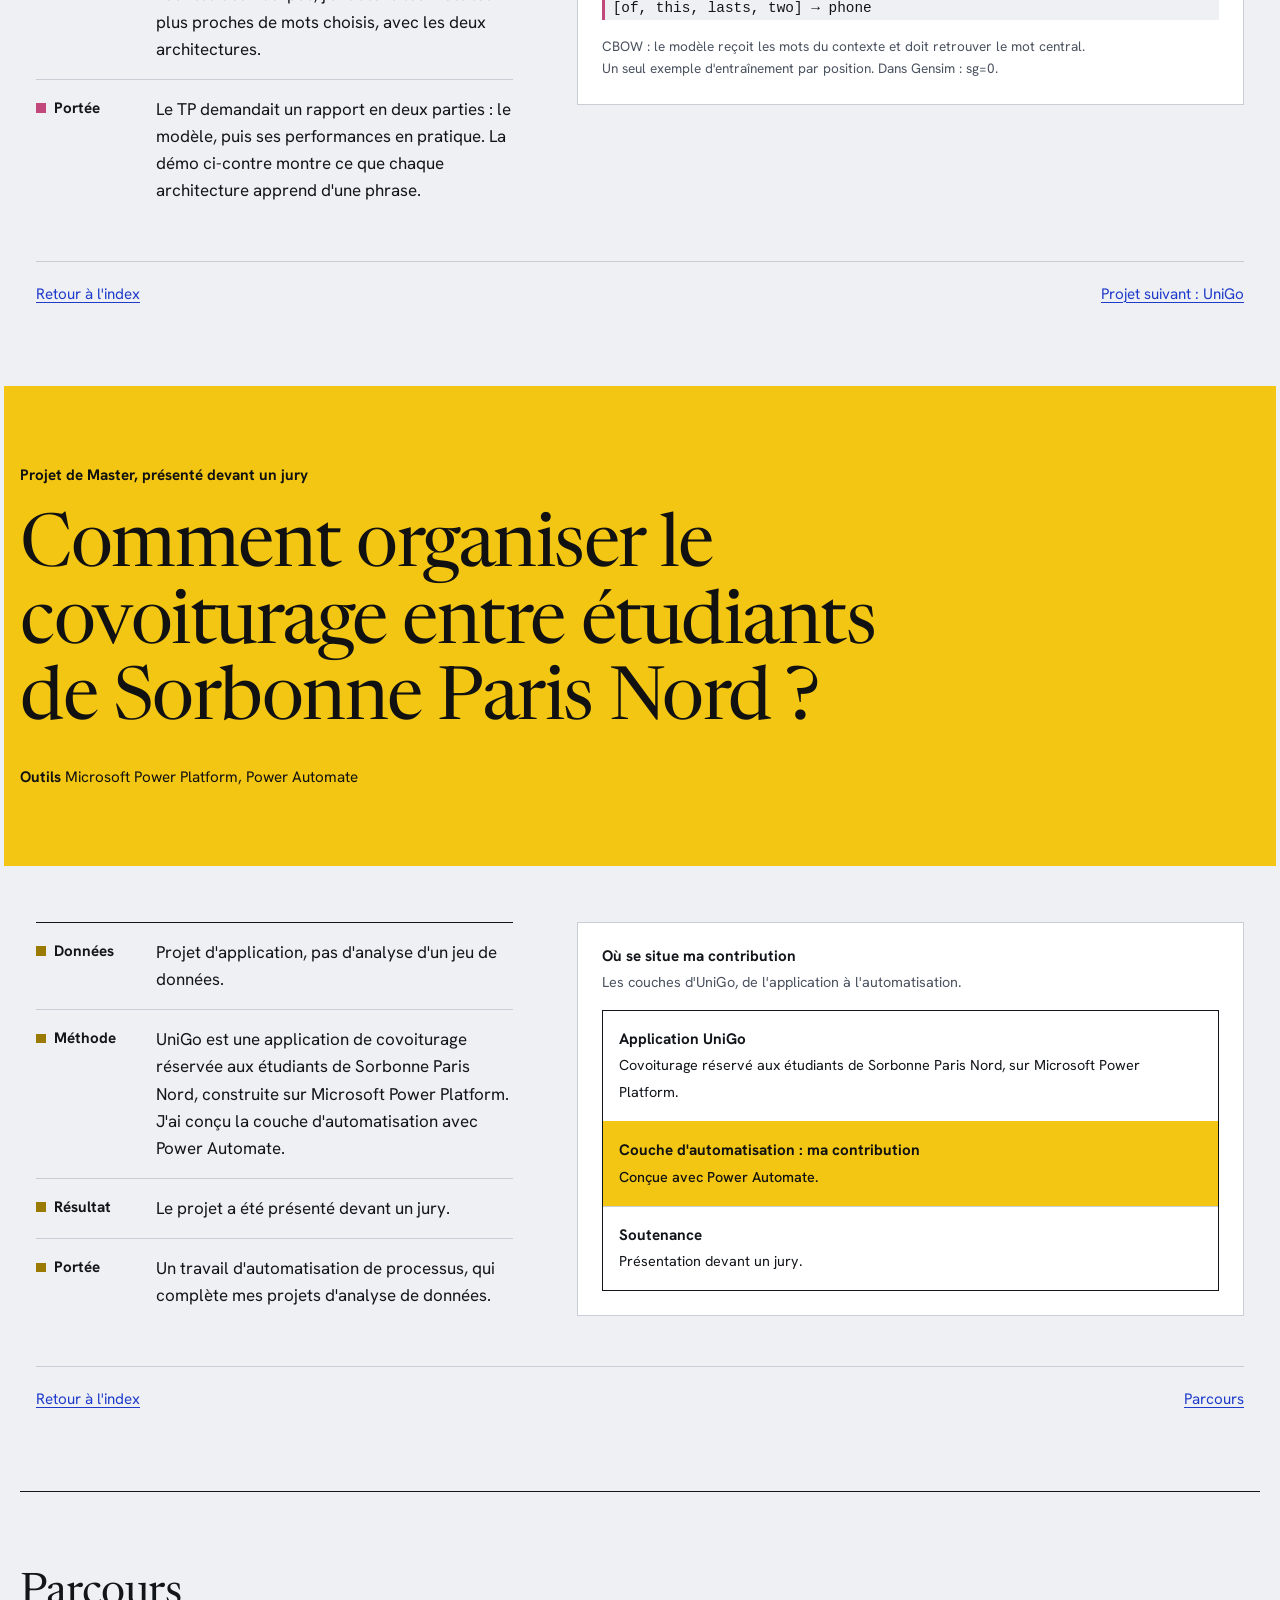
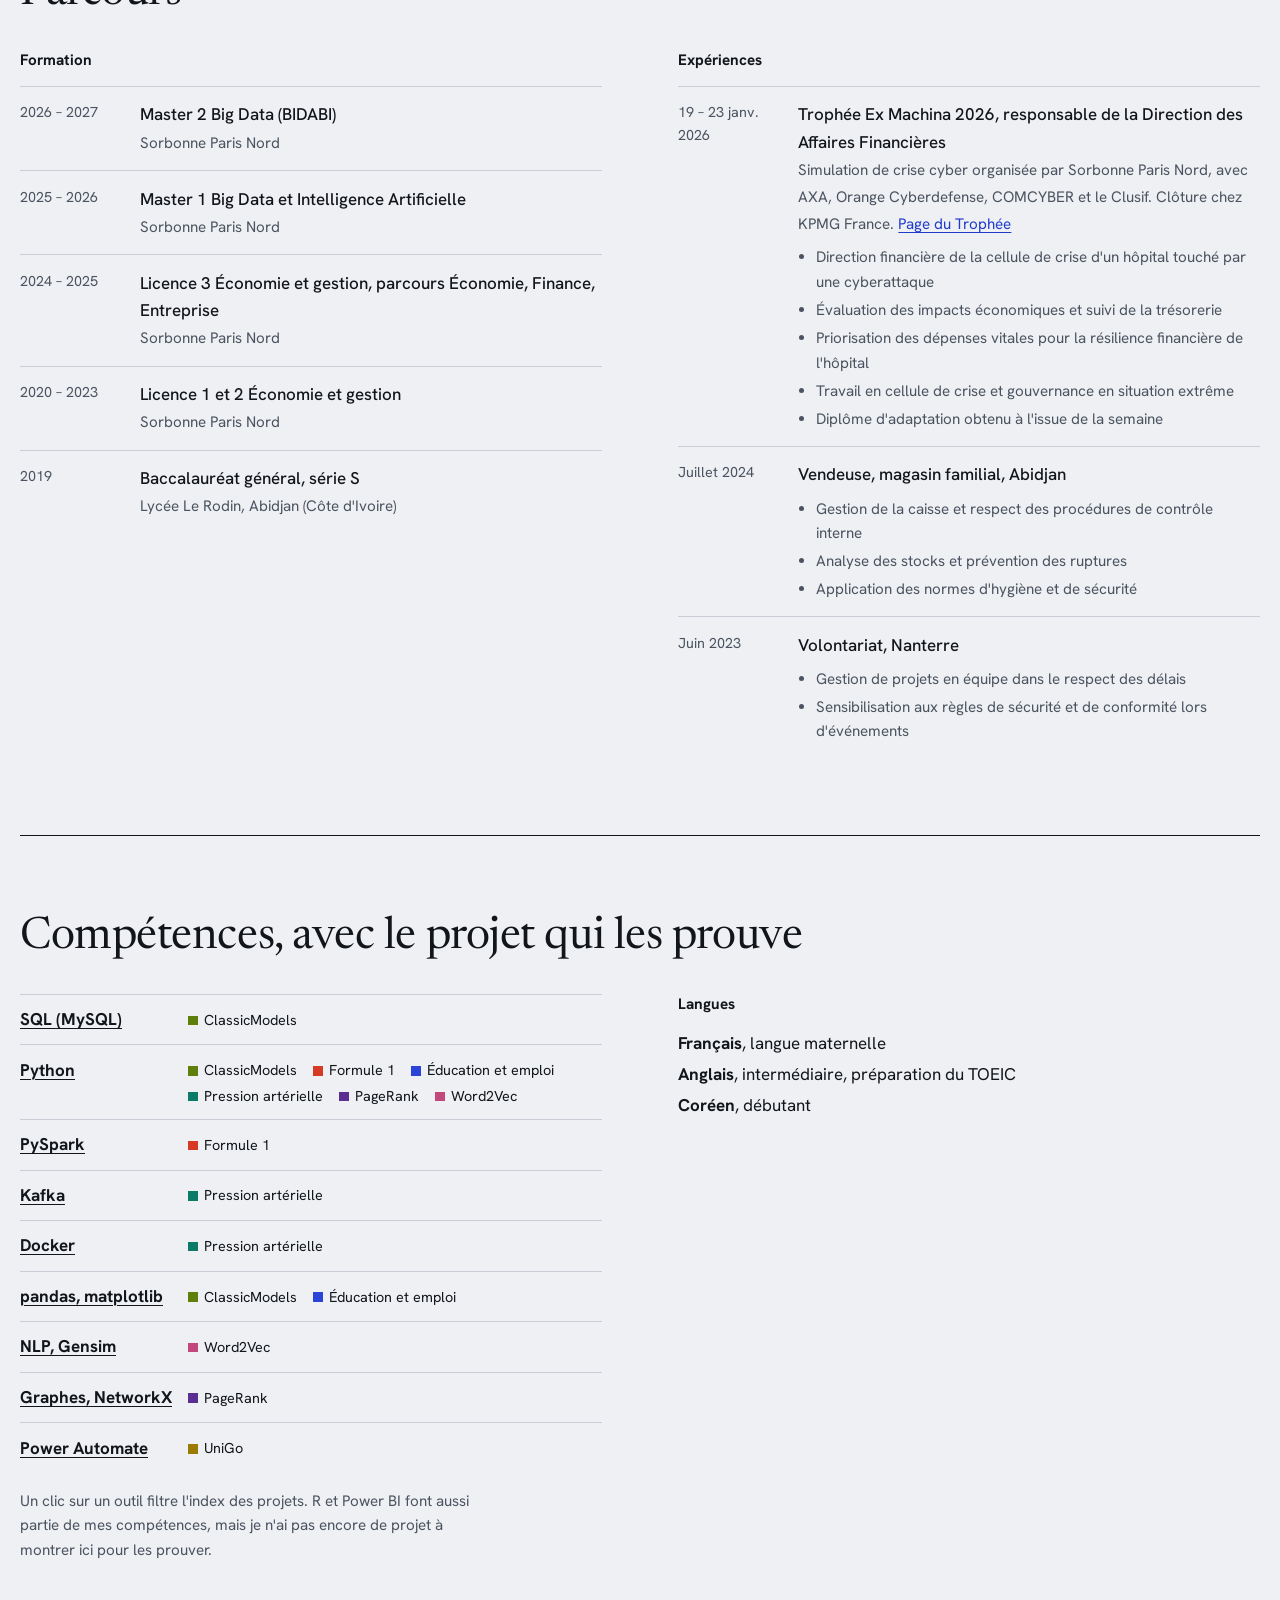
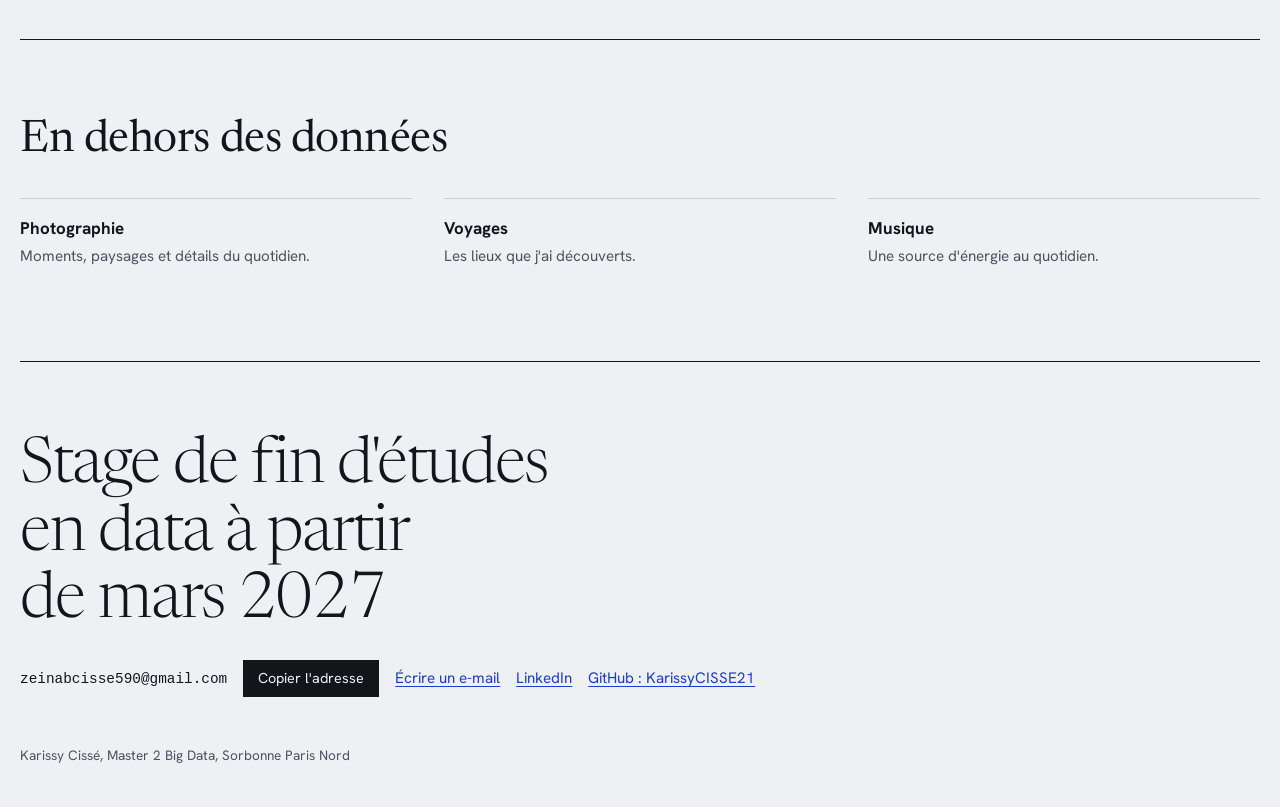
==== commit e63345af: "Add files via upload" ====
--- a/index.html
+++ b/index.html
@@ -1,312 +1,1087 @@
-<!DOCTYPE html>
+<!doctype html>
 <html lang="fr">
 <head>
-  <meta charset="UTF-8">
-  <meta name="viewport" content="width=device-width, initial-scale=1">
-  <title>Karissy Cissé — Data & Big Data</title>
-  <meta name="description" content="Portfolio de Karissy Cissé, étudiante en Master 2 Big Data (BIDABI) à Sorbonne Paris Nord. Projets en Python, PySpark, Kafka et analyse de données.">
-  <meta name="theme-color" content="#0A0F18">
-
-  <!-- Aperçu quand tu partages le lien (LinkedIn, WhatsApp...) -->
-  <meta property="og:type" content="website">
-  <meta property="og:title" content="Karissy Cissé — Data & Big Data">
-  <meta property="og:description" content="Étudiante en Master 2 Big Data et Intelligence Artificielle (Sorbonne Paris Nord). Projets, compétences et contact.">
-  <meta property="og:image" content="assets/images/apercu-partage.jpg">
-
-  <link rel="preconnect" href="https://fonts.googleapis.com">
-  <link rel="preconnect" href="https://fonts.gstatic.com" crossorigin>
-  <link href="https://fonts.googleapis.com/css2?family=JetBrains+Mono:wght@400;500;700&family=Space+Grotesk:wght@400;500;700&display=swap" rel="stylesheet">
-  <link rel="stylesheet" href="style.css">
+<meta charset="utf-8">
+<meta name="viewport" content="width=device-width,initial-scale=1,viewport-fit=cover">
+<meta name="description" content="Étudiante en Master 2 Big Data (BIDABI) à Sorbonne Paris Nord. Sept projets en SQL, PySpark, Kafka, Python, NLP et Power Platform. Recherche un stage de fin d'études en data à partir de mars 2027.">
+<meta name="color-scheme" content="light dark">
+<title>Karissy Cissé</title>
+<link rel="preconnect" href="https://fonts.googleapis.com">
+<link rel="preconnect" href="https://fonts.gstatic.com" crossorigin>
+<link rel="stylesheet" href="https://fonts.googleapis.com/css2?family=Hanken+Grotesk:wght@400;500;700&family=Newsreader:ital,opsz,wght@0,6..72,300;0,6..72,400;0,6..72,500&display=swap">
+<style>
+/* ==========================================================================
+   Karissy Cissé — portfolio « Dossiers »
+   Concept : chaque projet est un dossier. Une question en titre, une couleur
+   propre, une figure qui montre la méthode. Le reste de la page reste en
+   encre et papier pour que la couleur serve à repérer les dossiers.
+   Mise en page : colonne unique pleine largeur ; chaque dossier = une
+   couverture colorée (la question) puis un corps à deux colonnes
+   (récit à gauche, figure à droite).
+   ========================================================================== */
+
+:root {
+  /* Papier et encre (thème clair) */
+  --paper: #EEF0F3;
+  --card: #FFFFFF;
+  --ink: #12151A;
+  --ink-2: #4B5360;
+  --rule: #C8CDD6;
+  --link: #1E3BCB;
+
+  /* Une couleur par dossier : fond de couverture, texte sur couverture,
+     et teinte « marque » utilisable sur le papier (ajustée en thème sombre) */
+  --c-f1: #F0503A;  --on-f1: #111111;  --m-f1: #D63A24;
+  --c-edu: #2B44D8; --on-edu: #FFFFFF; --m-edu: #2B44D8;
+  --c-bp: #0B7A66;  --on-bp: #FFFFFF;  --m-bp: #0B7A66;
+  --c-pr: #5B2E91;  --on-pr: #FFFFFF;  --m-pr: #5B2E91;
+  --c-w2v: #F29AB8; --on-w2v: #111111; --m-w2v: #C2477A;
+  --c-uni: #F3C614; --on-uni: #111111; --m-uni: #9A7A00;
+  --c-cl: #9CC62B;  --on-cl: #111111;  --m-cl: #5E7F0A;
+
+  --font-serif: "Newsreader", Georgia, "Times New Roman", serif;
+  --font-sans: "Hanken Grotesk", system-ui, -apple-system, "Segoe UI", Roboto, sans-serif;
+  --font-code: ui-monospace, "SF Mono", Menlo, Consolas, monospace;
+
+  --gutter: 16px;
+  --max: 1240px;
+  --head-h: 56px;
+}
+@media (prefers-color-scheme: dark) {
+  :root:not([data-theme="light"]) {
+    --paper: #0E1115; --card: #161A20; --ink: #EDEFF3; --ink-2: #A0A8B4;
+    --rule: #2B323C; --link: #9DB0FF;
+    --m-f1: #FF7A66; --m-edu: #8FA2FF; --m-bp: #3FC1A8; --m-pr: #B795EE; --m-w2v: #F29AB8; --m-uni: #F3C614; --m-cl: #B5DA4A;
+    color-scheme: dark;
+  }
+}
+:root[data-theme="dark"] {
+  --paper: #0E1115; --card: #161A20; --ink: #EDEFF3; --ink-2: #A0A8B4;
+  --rule: #2B323C; --link: #9DB0FF;
+  --m-f1: #FF7A66; --m-edu: #8FA2FF; --m-bp: #3FC1A8; --m-pr: #B795EE; --m-w2v: #F29AB8; --m-uni: #F3C614; --m-cl: #B5DA4A;
+  color-scheme: dark;
+}
+
+/* Identité de chaque dossier : les composants lisent --c / --on / --cm */
+.d-f1  { --c: var(--c-f1);  --on: var(--on-f1);  --cm: var(--m-f1); }
+.d-edu { --c: var(--c-edu); --on: var(--on-edu); --cm: var(--m-edu); }
+.d-bp  { --c: var(--c-bp);  --on: var(--on-bp);  --cm: var(--m-bp); }
+.d-pr  { --c: var(--c-pr);  --on: var(--on-pr);  --cm: var(--m-pr); }
+.d-w2v { --c: var(--c-w2v); --on: var(--on-w2v); --cm: var(--m-w2v); }
+.d-uni { --c: var(--c-uni); --on: var(--on-uni); --cm: var(--m-uni); }
+.d-cl  { --c: var(--c-cl);  --on: var(--on-cl);  --cm: var(--m-cl); }
+
+/* ---------- Base ---------- */
+*, *::before, *::after { box-sizing: border-box; }
+html { scroll-behavior: auto; }
+@media (prefers-reduced-motion: no-preference) { html { scroll-behavior: smooth; } }
+body {
+  margin: 0;
+  background: var(--paper); color: var(--ink);
+  font: 400 17px/1.6 var(--font-sans);
+  -webkit-text-size-adjust: 100%;
+  padding-left: max(var(--gutter), env(safe-area-inset-left, 0px));
+  padding-right: max(var(--gutter), env(safe-area-inset-right, 0px));
+}
+body::before { /* bande de sécurité sous la barre système du téléphone */
+  content: ""; position: fixed; inset: 0 0 auto; height: env(safe-area-inset-top, 0px);
+  z-index: 30; background: var(--paper);
+}
+.shell { max-width: var(--max); margin-inline: auto; }
+h1, h2, h3, p, dl, dd, ul, ol, figure { margin: 0; }
+ul, ol { padding: 0; list-style: none; }
+a { color: var(--link); text-underline-offset: 3px; text-decoration-thickness: 1px; }
+a:hover { text-decoration-thickness: 2px; }
+button { font: inherit; color: inherit; }
+:focus-visible { outline: 3px solid var(--ink); outline-offset: 3px; }
+.cover :focus-visible, .index-row:focus-visible { outline-color: currentColor; }
+[id] { scroll-margin-top: calc(var(--head-h) + env(safe-area-inset-top, 0px) + 12px); }
+.sr-only { position: absolute; width: 1px; height: 1px; overflow: hidden; clip: rect(0 0 0 0); white-space: nowrap; }
+.skip { position: absolute; left: 8px; top: -60px; background: var(--ink); color: var(--paper); padding: 8px 12px; z-index: 50; }
+.skip:focus { top: 8px; }
+
+/* ---------- Barre du haut ---------- */
+.site-head {
+  position: sticky; top: env(safe-area-inset-top, 0px); z-index: 20;
+  margin-inline: calc(-1 * max(var(--gutter), env(safe-area-inset-left, 0px)));
+  padding-inline: max(var(--gutter), env(safe-area-inset-left, 0px));
+  background: var(--paper); border-bottom: 1px solid var(--rule);
+}
+.head-in {
+  max-width: var(--max); margin-inline: auto; min-height: var(--head-h);
+  display: flex; align-items: center; gap: 8px 24px; flex-wrap: wrap; padding-block: 8px;
+}
+.brand { font: 500 1.15rem/1 var(--font-serif); color: var(--ink); text-decoration: none; margin-right: auto; }
+.nav { display: flex; gap: 4px 20px; flex-wrap: wrap; font-size: .95rem; }
+.nav a { color: var(--ink-2); text-decoration: none; padding: 6px 0; border-bottom: 2px solid transparent; }
+.nav a:hover { color: var(--ink); }
+.nav a[aria-current="true"] { color: var(--ink); border-bottom-color: var(--ink); }
+.theme-btn {
+  background: none; border: 1px solid var(--rule); padding: 6px 12px; cursor: pointer; font-size: .9rem; color: var(--ink);
+}
+.theme-btn:hover { border-color: var(--ink); }
+
+/* ---------- Accueil ---------- */
+.hero { padding-block: clamp(2.5rem, 7vw, 5.5rem) clamp(2rem, 4vw, 3rem); }
+.hero-top { display: flex; align-items: flex-end; justify-content: space-between; gap: 1rem 2rem; }
+.portrait { display: block; flex: none; width: clamp(96px, 15vw, 190px); height: auto; aspect-ratio: 4 / 5; object-fit: cover; border: 1px solid var(--rule); }
+.hero h1 {
+  font: 300 clamp(3.4rem, 1rem + 11.5vw, 10rem)/.88 var(--font-serif);
+  letter-spacing: -.035em; text-wrap: balance;
+}
+.hero-cols {
+  display: grid; grid-template-columns: minmax(0, 7fr) minmax(0, 5fr); gap: 2rem clamp(2rem, 6vw, 6rem);
+  margin-top: clamp(1.75rem, 4vw, 3rem); align-items: start;
+}
+.lede { font: 400 clamp(1.25rem, 1rem + 1vw, 1.7rem)/1.4 var(--font-serif); max-width: 34ch; }
+.seeking h2 { font: 700 .95rem/1.3 var(--font-sans); margin-bottom: .35rem; }
+.seeking p { max-width: 38ch; }
+.contact { display: flex; flex-wrap: wrap; align-items: center; gap: .5rem 1rem; margin-top: 1rem; font-size: .95rem; }
+.contact code { font: 500 .9rem var(--font-code); overflow-wrap: anywhere; }
+.btn {
+  background: var(--ink); color: var(--paper); border: 1px solid var(--ink);
+  padding: 6px 14px; cursor: pointer; font-size: .9rem;
+}
+.btn:hover { background: transparent; color: var(--ink); }
+.btn.ghost { background: transparent; color: var(--ink); border-color: var(--rule); }
+.btn.ghost:hover { border-color: var(--ink); }
+
+/* ---------- Index des dossiers (explorateur) ---------- */
+.index { padding-block: 1rem clamp(3rem, 6vw, 5rem); }
+.index-head { display: flex; flex-wrap: wrap; align-items: baseline; gap: .75rem 2rem; justify-content: space-between; margin-bottom: 1rem; }
+.index-head h2 { font: 400 1.35rem/1.2 var(--font-serif); }
+.filters { display: flex; flex-wrap: wrap; gap: 6px; }
+.chip {
+  background: transparent; border: 1px solid var(--rule); padding: 4px 12px; cursor: pointer; font-size: .9rem; color: var(--ink);
+}
+.chip:hover { border-color: var(--ink); }
+.chip[aria-pressed="true"] { background: var(--ink); color: var(--paper); border-color: var(--ink); }
+.filter-status { font-size: .9rem; color: var(--ink-2); min-height: 1.5em; margin-bottom: .5rem; width: 100%; }
+.index-list { border-top: 1px solid var(--ink); }
+.index-list li { border-bottom: 1px solid var(--rule); }
+.index-row {
+  display: grid; grid-template-columns: 12px minmax(0, 1fr) minmax(0, 14rem); gap: 0 clamp(1rem, 3vw, 2rem);
+  align-items: center; padding: 1.1rem 0; color: var(--ink); text-decoration: none; position: relative;
+}
+.index-row::before { /* repère de couleur du dossier */
+  content: ""; align-self: stretch; background: var(--c); width: 12px; margin-block: -1.1rem; grid-column: 1;
+}
+.index-row .q { font: 400 clamp(1.3rem, 1rem + 1.6vw, 2.15rem)/1.15 var(--font-serif); letter-spacing: -.01em; text-wrap: balance; grid-column: 2; }
+.index-row .tools { font-size: .9rem; color: var(--ink-2); grid-column: 3; }
+.index-row:hover, .index-row:focus-visible { background: var(--c); color: var(--on); }
+.index-row:hover .tools, .index-row:focus-visible .tools { color: var(--on); }
+.index-row:hover::before, .index-row:focus-visible::before { background: var(--on); }
+.index-list li { transition: opacity .15s ease; }
+.index-list li.is-dim { opacity: .28; }
+.index-list li.is-dim:hover, .index-list li.is-dim:focus-within { opacity: 1; }
+
+/* Seul mouvement automatique de la page : l'index se met en place au chargement */
+@media (prefers-reduced-motion: no-preference) {
+  .index-list li { animation: settle .45s ease both; }
+  .index-list li:nth-child(2) { animation-delay: .05s; }
+  .index-list li:nth-child(3) { animation-delay: .10s; }
+  .index-list li:nth-child(4) { animation-delay: .15s; }
+  .index-list li:nth-child(5) { animation-delay: .20s; }
+  .index-list li:nth-child(6) { animation-delay: .25s; }
+}
+@keyframes settle { from { opacity: 0; transform: translateY(10px); } to { opacity: 1; transform: none; } }
+
+/* ---------- Dossier : couverture ---------- */
+.dossier { margin-inline: calc(-1 * max(var(--gutter), env(safe-area-inset-left, 0px))); }
+.cover {
+  background: var(--c); color: var(--on);
+  padding: clamp(2.5rem, 6vw, 5rem) max(var(--gutter), env(safe-area-inset-left, 0px));
+}
+.cover-in { max-width: var(--max); margin-inline: auto; display: grid; gap: 1.5rem; }
+.cover .ctx { font-weight: 700; font-size: .95rem; }
+.cover h2 {
+  font: 400 clamp(2.1rem, 1rem + 4.6vw, 4.6rem)/1.04 var(--font-serif);
+  letter-spacing: -.02em; max-width: 21ch; text-wrap: balance;
+}
+.cover-meta { display: flex; flex-wrap: wrap; gap: .5rem 2.5rem; font-size: .95rem; }
+.cover-meta dt { font-weight: 700; display: inline; }
+.cover-meta dt::after { content: " "; }
+.cover-meta dd { display: inline; }
+.cover a { color: var(--on); text-decoration-thickness: 1px; }
+.cover a:hover { text-decoration-thickness: 2px; }
+
+/* ---------- Dossier : récit + figure ---------- */
+.d-body {
+  max-width: var(--max); margin-inline: auto;
+  padding: clamp(2rem, 5vw, 3.5rem) max(var(--gutter), env(safe-area-inset-left, 0px)) clamp(3rem, 7vw, 5rem);
+  display: grid; grid-template-columns: minmax(0, 5fr) minmax(0, 7fr); gap: 2.5rem clamp(2rem, 5vw, 5rem);
+}
+.story > div {
+  display: grid; grid-template-columns: 6.5rem minmax(0, 1fr); gap: .25rem 1rem;
+  padding-block: 1rem; border-top: 1px solid var(--rule);
+}
+.story > div:first-child { border-top-color: var(--ink); }
+.story dt { font-weight: 700; font-size: .95rem; display: flex; align-items: baseline; gap: .5rem; }
+.story dt::before { content: ""; flex: none; width: .6rem; height: .6rem; background: var(--cm); }
+.story dd { max-width: 58ch; grid-column: 2; }
+.story dd + dd { margin-top: .5rem; }
+.story code, .fig code, .d-body p code { font: 500 .85em var(--font-code); overflow-wrap: anywhere; }
+.todo { color: var(--ink-2); }
+
+.fig { background: var(--card); border: 1px solid var(--rule); padding: clamp(1rem, 2.5vw, 1.5rem); min-width: 0; align-self: start; }
+.fig h3 { font: 700 .95rem/1.3 var(--font-sans); margin-bottom: .25rem; }
+.fig .sub { color: var(--ink-2); font-size: .9rem; margin-bottom: 1rem; max-width: 60ch; }
+.fig figcaption { color: var(--ink-2); font-size: .85rem; margin-top: 1rem; max-width: 62ch; }
+.d-nav {
+  grid-column: 1 / -1; display: flex; flex-wrap: wrap; justify-content: space-between; gap: .5rem 2rem;
+  padding-top: 1.25rem; border-top: 1px solid var(--rule); font-size: .95rem;
+}
+
+/* ---------- Figures statiques ---------- */
+.tree { font: 500 .9rem/1.7 var(--font-code); overflow-x: auto; }
+.tree .dir { color: var(--cm); font-weight: 700; }
+.tree .ind { padding-left: 1.5rem; display: block; }
+.tree .dim { color: var(--ink-2); }
+.tree .ind2 { padding-left: 3rem; display: block; }
+.facets { display: grid; gap: .6rem; margin-top: 1.25rem; }
+.facets div { padding-left: .75rem; border-left: 3px solid var(--cm); }
+.facets b { display: block; font-size: .95rem; }
+.facets span { font-size: .9rem; color: var(--ink-2); }
+
+.schema { width: 100%; border-collapse: collapse; font-size: .95rem; }
+.schema th, .schema td { text-align: left; padding: .6rem .5rem; border-bottom: 1px solid var(--rule); vertical-align: top; }
+.schema th { font-weight: 700; }
+.schema .role { color: var(--ink-2); font-size: .85rem; display: block; font-weight: 400; }
+.schema .on { box-shadow: inset 0 -3px 0 var(--cm); }
+.scroll-x { overflow-x: auto; }
+
+.stack { display: grid; gap: 0; border: 1px solid var(--ink); }
+.stack > div { padding: 1rem; border-top: 1px solid var(--rule); }
+.stack > div:first-child { border-top: 0; }
+.stack .mine { background: var(--c); color: var(--on); border-top-color: var(--c); font-weight: 500; }
+.stack b { display: block; font-size: .95rem; }
+.stack span { font-size: .9rem; }
+
+/* ---------- Démos interactives ---------- */
+.ctrl { display: grid; gap: .9rem 1.5rem; grid-template-columns: repeat(auto-fit, minmax(210px, 1fr)); margin-bottom: 1rem; }
+.ctrl label { display: block; font-size: .9rem; font-weight: 700; }
+.ctrl label output { font-weight: 500; color: var(--ink-2); font-variant-numeric: tabular-nums; margin-left: .25rem; }
+input[type="range"] { width: 100%; accent-color: var(--cm); margin-top: .35rem; }
+.row-btns { display: flex; flex-wrap: wrap; gap: 6px; margin-bottom: 1rem; }
+.seg { display: inline-flex; border: 1px solid var(--ink); }
+.seg button { background: transparent; border: 0; padding: 6px 14px; cursor: pointer; font-size: .9rem; }
+.seg button[aria-pressed="true"] { background: var(--ink); color: var(--paper); }
+.seg button + button { border-left: 1px solid var(--ink); }
+
+.verdict { padding: .75rem 1rem; border: 1px solid var(--ink); margin-bottom: 1rem; }
+.verdict b { display: block; }
+.verdict.alert { background: var(--c-f1); color: #111; border-color: var(--c-f1); }
+.verdict.ok { background: var(--c-bp); color: #fff; border-color: var(--c-bp); }
+.verdict small { font-size: .9rem; }
+
+.plot { width: 100%; height: auto; display: block; }
+.plot text { font: 400 11px var(--font-sans); fill: var(--ink-2); }
+.plot .axis { stroke: var(--ink-2); stroke-width: 1; }
+.plot .grid { stroke: var(--rule); stroke-width: 1; }
+.plot .zone { fill: var(--cm); fill-opacity: .16; stroke: var(--cm); stroke-width: 1.5; }
+.plot .pt { fill: var(--ink); stroke: var(--paper); stroke-width: 2; }
+
+.flow { display: flex; flex-wrap: wrap; gap: 6px; align-items: center; font: 500 .8rem var(--font-code); margin-bottom: 1.25rem; }
+.flow span { border: 1px solid var(--ink); padding: 3px 8px; }
+.flow i { font-style: normal; color: var(--ink-2); }
+
+.pr-wrap { display: grid; grid-template-columns: minmax(0, 1fr) minmax(0, 1fr); gap: 1.25rem; align-items: start; }
+.pr-svg { width: 100%; height: auto; display: block; background: var(--paper); border: 1px solid var(--rule); }
+.pr-svg .edge { stroke: var(--rule); stroke-width: .6; fill: none; }
+.pr-svg .edge.in { stroke: var(--cm); stroke-width: 1.4; }
+.pr-svg .edge.out { stroke: var(--ink-2); stroke-width: 1; }
+.pr-svg .edge.faint { opacity: .25; }
+.pr-svg .node { fill: var(--paper); stroke: var(--ink-2); stroke-width: 1; }
+.pr-svg .node.top { fill: var(--cm); stroke: var(--paper); }
+.pr-svg .node.sel { stroke: var(--ink); stroke-width: 2.5; }
+.bars { display: grid; gap: 2px; max-height: 26rem; overflow-y: auto; }
+.bar {
+  display: grid; grid-template-columns: 4.2rem minmax(0, 1fr) 3.6rem; gap: .5rem; align-items: center;
+  background: none; border: 0; padding: 3px 4px; cursor: pointer; text-align: left; font-size: .85rem; font-variant-numeric: tabular-nums;
+}
+.bar:hover, .bar[aria-pressed="true"] { background: var(--paper); }
+.bar .track { height: 10px; background: var(--rule); }
+.bar .fill { display: block; height: 100%; background: var(--cm); }
+.bar .val { text-align: right; color: var(--ink-2); }
+.readout { font-size: .9rem; color: var(--ink-2); margin-top: .75rem; }
+
+.tokens { display: flex; flex-wrap: wrap; gap: 6px; margin-bottom: 1rem; }
+.tok { border: 1px solid var(--rule); background: transparent; padding: 6px 12px; cursor: pointer; font-size: 1rem; opacity: .45; }
+.tok.ctx { opacity: 1; border-color: var(--cm); box-shadow: inset 0 -3px 0 var(--cm); }
+.tok.center { opacity: 1; background: var(--c); color: var(--on); border-color: var(--c); font-weight: 700; }
+.pairs { display: grid; gap: 4px; font: 500 .9rem var(--font-code); }
+.pairs div { padding: 4px 8px; border-left: 3px solid var(--cm); background: var(--paper); overflow-wrap: anywhere; }
+
+/* ---------- Parcours, compétences, contact ---------- */
+.band { padding-block: clamp(3rem, 6vw, 5rem); border-top: 1px solid var(--ink); }
+.band > h2 { font: 400 clamp(1.8rem, 1rem + 2.4vw, 2.8rem)/1.1 var(--font-serif); margin-bottom: 2rem; letter-spacing: -.01em; }
+.cols { display: grid; grid-template-columns: minmax(0, 1fr) minmax(0, 1fr); gap: 3rem clamp(2rem, 6vw, 5rem); }
+.cols h3 { font: 700 .95rem var(--font-sans); margin-bottom: 1rem; }
+.tl { display: grid; }
+.tl li { display: grid; grid-template-columns: 6.5rem minmax(0, 1fr); gap: .25rem 1rem; padding-block: .9rem; border-top: 1px solid var(--rule); }
+.tl time { color: var(--ink-2); font-size: .9rem; font-variant-numeric: tabular-nums; }
+.tl b { font-weight: 500; display: block; }
+.tl .where { color: var(--ink-2); font-size: .95rem; }
+.xp { margin-top: .5rem; display: grid; gap: .25rem; padding-left: 1.1rem; list-style: disc; color: var(--ink-2); font-size: .95rem; }
+.xp li { display: list-item; border: 0; padding: 0; }
+
+.skills li { display: grid; grid-template-columns: 9.5rem minmax(0, 1fr); gap: .25rem 1rem; padding-block: .7rem; border-top: 1px solid var(--rule); align-items: baseline; }
+.skills .name { background: none; border: 0; padding: 0; text-align: left; cursor: pointer; font-weight: 700; text-decoration: underline; text-decoration-thickness: 1px; text-underline-offset: 3px; }
+.skills .name:hover { text-decoration-thickness: 2px; }
+.skills .used { display: flex; flex-wrap: wrap; gap: .15rem 1rem; font-size: .9rem; }
+.skills .used a { color: var(--ink); text-decoration: none; display: inline-flex; align-items: center; gap: .4rem; }
+.skills .used a::before { content: ""; width: .6rem; height: .6rem; background: var(--cm); flex: none; }
+.skills .used a:hover { text-decoration: underline; }
+.note { color: var(--ink-2); font-size: .95rem; margin-top: 1rem; max-width: 52ch; }
+.langs { display: grid; gap: .25rem; margin-top: .5rem; }
+.langs b { font-weight: 700; }
+
+.foot { padding-block: clamp(3rem, 6vw, 4.5rem) 2.5rem; border-top: 1px solid var(--ink); }
+.foot h2 { font: 300 clamp(2rem, 1rem + 4vw, 4rem)/1.05 var(--font-serif); letter-spacing: -.02em; max-width: 18ch; margin-bottom: 1.5rem; text-wrap: balance; }
+.foot small { display: block; margin-top: 3rem; color: var(--ink-2); font-size: .85rem; }
+
+.more-links { display: grid; grid-template-columns: repeat(auto-fit, minmax(220px, 1fr)); gap: 0 2rem; }
+.more-links li { border-top: 1px solid var(--rule); }
+.more-links a { display: grid; gap: .15rem; padding: 1rem 0; color: var(--ink); text-decoration: none; }
+.more-links a:hover b { text-decoration: underline; text-decoration-thickness: 2px; }
+.more-links span { color: var(--ink-2); font-size: .95rem; }
+
+/* ---------- Adaptation mobile ---------- */
+@media (max-width: 900px) {
+  .hero-cols, .d-body, .cols, .pr-wrap { grid-template-columns: minmax(0, 1fr); }
+  .hero-top { flex-direction: column-reverse; align-items: flex-start; }
+  .index-row { grid-template-columns: 10px minmax(0, 1fr); }
+  .index-row::before { width: 10px; }
+  .index-row .tools { grid-column: 2; margin-top: .4rem; }
+}
+@media (max-width: 520px) {
+  .story > div, .tl li, .skills li { grid-template-columns: minmax(0, 1fr); }
+  .story dd { grid-column: 1; }
+  .head-in { gap: 0 12px; padding-block: 6px; }
+  .brand { order: 1; }
+  .theme-btn { order: 2; padding: 4px 10px; }
+  .nav { order: 3; flex: 1 0 100%; gap: 2px 16px; flex-wrap: nowrap; overflow-x: auto; }
+  .nav a { white-space: nowrap; }
+  .bar { grid-template-columns: 3.6rem minmax(0, 1fr) 3.2rem; }
+}
+
+[hidden]{display:none!important}
+</style>
 </head>
 <body>
-
-<header>
-  <nav class="container">
-    <a class="logo" href="#accueil">
-      <span class="logo-badge">KC</span>
-      <span class="logo-text">Karissy Cissé</span>
-    </a>
-    <ul>
-      <li><a href="#accueil" class="active">Accueil</a></li>
-      <li><a href="#projets">Projets</a></li>
-      <li><a href="#competences">Compétences et parcours</a></li>
-      <li><a href="#contact">À propos et contact</a></li>
-    </ul>
-  </nav>
+<a class="skip" href="#dossiers">Aller aux projets</a>
+
+<header class="site-head">
+  <div class="head-in">
+    <a class="brand" href="#top">Karissy Cissé</a>
+    <nav class="nav" aria-label="Sections">
+      <a href="#dossiers" data-spy="dossiers">Projets</a>
+      <a href="#parcours" data-spy="parcours">Parcours</a>
+      <a href="#competences" data-spy="competences">Compétences</a>
+      <a href="#contact" data-spy="contact">Contact</a>
+    </nav>
+    <button class="theme-btn" id="theme" type="button" aria-pressed="false">Thème sombre</button>
+  </div>
 </header>
 
-<main class="container">
-
-  <!-- ========== 01 ACCUEIL ========== -->
-  <section id="accueil">
-    <div class="section-title"><b>01</b><h2>Accueil</h2></div>
-
-    <div class="banner">
-      <div class="banner-top">
-        <div class="tech-chips">
-          <span>Python</span><span>SQL</span><span>PySpark</span><span>Kafka</span>
+<div class="shell" id="top">
+  <main id="main">
+
+    <!-- ===== Accueil ===== -->
+    <section class="hero" aria-labelledby="h1">
+      <div class="hero-top">
+        <h1 id="h1">Karissy Cissé</h1>
+        <img class="portrait" src="assets/images/karissy-portrait.jpg" width="240" height="300" alt="Portrait de Karissy Cissé">
+      </div>
+      <div class="hero-cols">
+        <p class="lede">Étudiante en Master 2 Big Data, Analyse et Business Intelligence (BIDABI) à Sorbonne Paris Nord, après une licence d'économie et gestion.</p>
+        <div class="seeking">
+          <h2>Je cherche</h2>
+          <p>Un stage de fin d'études à partir de mars 2027 : data analyst, business analyst, data / BI.</p>
+          <div class="contact">
+            <code id="mail">zeinabcisse590@gmail.com</code>
+            <button class="btn" id="copy" type="button">Copier l'adresse</button>
+            <a href="https://www.linkedin.com/in/karissy-cisse-2337b7347" target="_blank" rel="noopener">LinkedIn</a>
+            <a href="https://github.com/KarissyCISSE21" target="_blank" rel="noopener">GitHub</a>
+            <a href="assets/cv/cv-karissy-cisse.pdf">Télécharger mon CV (PDF)</a>
+          </div>
+          <p class="sr-only" id="copy-status" role="status" aria-live="polite"></p>
         </div>
-        <a class="banner-hint" href="#projets">Voir mes projets ↓</a>
-      </div>
-      <div>
-        <div class="name-card">Karissy Cissé</div>
-        <p class="banner-role">Étudiante Data · Master Big Data</p>
-      </div>
-    </div>
-
-    <!-- Ta photo : assets/images/karissy.jpg -->
-    <img class="avatar" src="assets/images/karissy.jpg" alt="Portrait de Karissy Cissé">
-
-    <div class="hero-info">
-      <div>
-        <h1>Karissy <span>Cissé</span></h1>
-        <p class="eyebrow">Étudiante en Master 2 Big Data</p>
-        <p class="intro">
-          Je me forme à l'analyse de données, à la data science et au Big Data.
-          J'aime transformer les données en informations, et les informations en
-          décisions utiles.
-        </p>
-        <div class="buttons">
-          <a class="btn primary" href="#projets">Voir mes projets</a>
-          <a class="btn ghost" href="assets/cv/cv-karissy-cisse.pdf">Télécharger mon CV</a>
+      </div>
+    </section>
+
+    <span id="projets"></span>
+    <!-- ===== Index : l'explorateur de projets ===== -->
+    <section class="index" id="dossiers" aria-labelledby="idx-title">
+      <div class="index-head">
+        <h2 id="idx-title">Sept questions que j'ai travaillées</h2>
+        <div class="filters" role="group" aria-label="Filtrer les projets par outil">
+          <button class="chip" type="button" data-filter="sql" aria-pressed="false">SQL</button>
+          <button class="chip" type="button" data-filter="python" aria-pressed="false">Python</button>
+          <button class="chip" type="button" data-filter="pyspark" aria-pressed="false">PySpark</button>
+          <button class="chip" type="button" data-filter="kafka" aria-pressed="false">Kafka</button>
+          <button class="chip" type="button" data-filter="nlp" aria-pressed="false">NLP</button>
+          <button class="chip" type="button" data-filter="graphes" aria-pressed="false">Graphes</button>
+          <button class="chip" type="button" data-filter="power" aria-pressed="false">Power Platform</button>
         </div>
-      </div>
-      <ul class="facts">
-        <li><strong>MASTER BIDABI</strong><span>Sorbonne Paris Nord</span></li>
-        <li><strong>PYTHON · PYSPARK</strong><span>Analyse &amp; Big Data</span></li>
-        <li><strong>3 PROJETS</strong><span>Dont 2 en groupe</span></li>
-        <li><strong>Stage</strong><span>Recherché. 6 Mois à partir de Mars 2027</span></li>
+        <p class="filter-status" id="filter-status" role="status" aria-live="polite">Sept projets. Choisis un outil pour voir où je l'ai utilisé.</p>
+      </div>
+      <ul class="index-list" id="index-list">
+        <li class="d-cl"   data-tags="sql python pandas"><a class="index-row" href="#classicmodels"><span class="q">Quels produits, clients et périodes font le chiffre d'affaires d'un vendeur de modèles réduits ?</span><span class="tools">SQL (MySQL), Python, pandas</span></a></li>
+        <li class="d-f1"   data-tags="python pyspark"><a class="index-row" href="#formule-1"><span class="q">Comment analyser l'ensemble des courses de Formule 1 avec un calcul distribué ?</span><span class="tools">Python, PySpark</span></a></li>
+        <li class="d-edu"  data-tags="python pandas"><a class="index-row" href="#education-emploi"><span class="q">Le niveau d'éducation change-t-il l'emploi et le chômage d'un pays à l'autre ?</span><span class="tools">Python, pandas, matplotlib</span></a></li>
+        <li class="d-bp"   data-tags="python kafka docker"><a class="index-row" href="#pression-arterielle"><span class="q">Comment repérer une tension anormale dans un flux continu de mesures ?</span><span class="tools">Python, Kafka, Docker</span></a></li>
+        <li class="d-pr"   data-tags="python graphes networkx"><a class="index-row" href="#pagerank"><span class="q">Quelles pages d'un site sont les plus populaires, d'après les liens qu'elles reçoivent ?</span><span class="tools">Python, NetworkX</span></a></li>
+        <li class="d-w2v"  data-tags="python nlp gensim"><a class="index-row" href="#word2vec"><span class="q">Quels mots un modèle place-t-il côte à côte dans des résumés de films et des avis de smartphones ?</span><span class="tools">Python, Gensim</span></a></li>
+        <li class="d-uni"  data-tags="power"><a class="index-row" href="#unigo"><span class="q">Comment organiser le covoiturage entre étudiants de Sorbonne Paris Nord ?</span><span class="tools">Power Platform, Power Automate</span></a></li>
       </ul>
-    </div>
-  </section>
-
-  <!-- ========== 02 PROJETS ========== -->
-  <section id="projets">
-    <div class="section-title"><b>02</b><h2>Projets</h2></div>
-    <div class="grid">
-
-      <!-- ----- Projet 01 : F1 ----- -->
-      <article class="card project">
-        <div class="visual">
-          <svg viewBox="0 0 400 190" preserveAspectRatio="xMidYMid slice" aria-hidden="true">
-            <polyline points="25,140 90,110 150,125 215,70 280,85 345,40 380,50" fill="none" stroke="#4cc9f0" stroke-width="3" stroke-linejoin="round"/>
-            <polyline points="25,155 90,135 150,150 215,115 280,120 345,90 380,95" fill="none" stroke="#7c83fd" stroke-width="3" stroke-linejoin="round"/>
-            <polyline points="25,170 90,160 150,165 215,145 280,150 345,130 380,135" fill="none" stroke="#ff9f4c" stroke-width="3" stroke-linejoin="round"/>
-            <g fill="#0a0f18" stroke="#4cc9f0" stroke-width="3">
-              <circle cx="215" cy="70" r="6"/><circle cx="345" cy="40" r="6"/>
-            </g>
-            <text x="25" y="30" fill="#8a98b3" font-family="monospace" font-size="12" letter-spacing="2">TEMPS AU TOUR · PYSPARK</text>
-          </svg>
+    </section>
+
+    <!-- ===== Dossier 0 : ClassicModels ===== -->
+    <article class="dossier d-cl" id="classicmodels" aria-labelledby="t-cl">
+      <div class="cover"><div class="cover-in">
+        <p class="ctx">Projet du cours Data Analysis &amp; SQL</p>
+        <h2 id="t-cl">Quels produits, clients et périodes font le chiffre d'affaires d'un vendeur de modèles réduits ?</h2>
+        <dl class="cover-meta">
+          <div><dt>Outils</dt><dd>SQL (MySQL), Python, pandas, matplotlib, seaborn</dd></div>
+          <div><dt>Code</dt><dd><a href="https://github.com/KarissyCISSE21/classicmodels-analysis" target="_blank" rel="noopener">classicmodels-analysis</a></dd></div>
+        </dl>
+      </div></div>
+      <div class="d-body">
+        <dl class="story">
+          <div><dt>Données</dt><dd>La base ClassicModels, celle d'une entreprise qui vend des modèles réduits. Elle s'installe dans MySQL avec <code>mysqlsampledatabase.sql</code>, et son modèle relationnel est dans <code>classicmodels_model.mwb</code>.</dd></div>
+          <div><dt>Méthode</dt><dd>Du SQL pour extraire : cinq fichiers de requêtes sur les ventes, les clients, les produits et le temps. Puis du Python (pandas, matplotlib, seaborn) dans un notebook pour les analyses avancées, avec une connexion directe à MySQL.</dd><dd>Une partie automatisation en SQL : procédures stockées, triggers et fonctions pour calculer les commissions et signaler les stocks bas, validées par un fichier de tests.</dd></div>
+          <div><dt>Résultat</dt><dd>Des graphiques d'évolution du chiffre d'affaires et de répartition géographique dans <code>visualizations/</code>, des exports CSV et Excel dans <code>src/exports/</code>. <!-- À COMPLÉTER : retire l'attribut hidden et écris ta vraie conclusion --><span class="todo" hidden>Conclusion chiffrée à ajouter ici.</span></dd></div>
+          <div><dt>Portée</dt><dd>Le cycle complet d'un analyste, du SQL à la visualisation : extraire, automatiser et tester, puis analyser. C'est le projet qui prouve mon SQL.</dd></div>
+        </dl>
+        <figure class="fig">
+          <h3>Du SQL à Python, fichier par fichier</h3>
+          <p class="sub">Le dépôt suit le même ordre que l'analyse.</p>
+          <div class="tree" role="img" aria-label="Arborescence : requêtes SQL 01 à 05, 06 automatisations, 07 tests, notebooks, visualisations, exports">
+            <span class="dir">classicmodels-analysis/</span>
+            <span class="ind"><span class="dir">database/queries/</span></span>
+            <span class="ind2">01 à 05 <span class="dim">requêtes d'analyse</span></span>
+            <span class="ind2">06_automations.sql <span class="dim">procédures, triggers, fonctions</span></span>
+            <span class="ind2">07_tests_validation.sql <span class="dim">tests des automatisations</span></span>
+            <span class="ind"><span class="dir">notebooks/</span> <span class="dim">analyses Python</span></span>
+            <span class="ind"><span class="dir">visualizations/</span> <span class="dim">graphiques PNG</span></span>
+            <span class="ind"><span class="dir">src/exports/</span> <span class="dim">CSV, Excel</span></span>
+          </div>
+          <div class="facets">
+            <div><b>Segmentation client RFM</b><span>Classe les clients selon la date de leur dernier achat, leur nombre de commandes et ce qu'ils dépensent.</span></div>
+            <div><b>Saisonnalité des ventes</b><span>Repère les périodes de l'année où les ventes montent ou baissent.</span></div>
+            <div><b>Corrélation prix et quantité</b><span>Mesure si les produits plus chers se vendent en plus petites quantités.</span></div>
+            <div><b>Cross-selling</b><span>Trouve les produits achetés ensemble.</span></div>
+          </div>
+          <figcaption>Structure et analyses relevées dans le README du dépôt.</figcaption>
+        </figure>
+        <nav class="d-nav" aria-label="Navigation entre projets"><a href="#dossiers">Retour à l'index</a><a href="#formule-1">Projet suivant : Formule 1</a></nav>
+      </div>
+    </article>
+
+    <!-- ===== Dossier 1 : Formule 1 ===== -->
+    <article class="dossier d-f1" id="formule-1" aria-labelledby="t-f1">
+      <div class="cover"><div class="cover-in">
+        <p class="ctx">Projet GitHub</p>
+        <h2 id="t-f1">Comment analyser l'ensemble des courses de Formule 1 avec un calcul distribué ?</h2>
+        <dl class="cover-meta">
+          <div><dt>Outils</dt><dd>Python, PySpark</dd></div>
+          <div><dt>Code</dt><dd><a href="https://github.com/KarissyCISSE21/f1-pyspark-analysis" target="_blank" rel="noopener">f1-pyspark-analysis</a></dd></div>
+        </dl>
+      </div></div>
+      <div class="d-body">
+        <dl class="story">
+          <div><dt>Données</dt><dd>Données de courses de Formule 1, rangées dans le dossier <code>data/</code> du dépôt.</dd></div>
+          <div><dt>Méthode</dt><dd>PySpark traite l'ensemble des données en calcul distribué : Spark découpe les données en partitions et les traite en parallèle. Les notebooks portent l'analyse, <code>src/</code> le code réutilisable.</dd></div>
+          <div><dt>Résultat</dt><dd>Les graphiques produits sont dans le dossier <code>visualisations/</code> du dépôt. <!-- À COMPLÉTER : retire l'attribut hidden et écris ta vraie conclusion --><span class="todo" hidden>Conclusion chiffrée à ajouter ici.</span></dd></div>
+          <div><dt>Portée</dt><dd>Mise en pratique de PySpark sur un cas concret, avec une organisation de projet claire : données, code, notebooks, graphiques.</dd></div>
+        </dl>
+        <figure class="fig">
+          <h3>Contenu du dépôt</h3>
+          <p class="sub">Chaque dossier correspond à une étape du travail.</p>
+          <div class="tree" role="img" aria-label="Arborescence : data, notebooks, src, visualisations, requirements.txt, README.md">
+            <span class="dir">f1-pyspark-analysis/</span>
+            <span class="ind"><span class="dir">data/</span> <span class="dim">jeux de données</span></span>
+            <span class="ind"><span class="dir">notebooks/</span> <span class="dim">analyse</span></span>
+            <span class="ind"><span class="dir">src/</span> <span class="dim">code</span></span>
+            <span class="ind"><span class="dir">visualisations/</span> <span class="dim">graphiques</span></span>
+            <span class="ind">requirements.txt</span>
+            <span class="ind">README.md</span>
+          </div>
+          <figcaption>Arborescence relevée sur GitHub. Le dépôt est un fork d'un dépôt existant.</figcaption>
+        </figure>
+        <nav class="d-nav" aria-label="Navigation entre projets"><a href="#dossiers">Retour à l'index</a><a href="#education-emploi">Projet suivant : éducation et emploi</a></nav>
+      </div>
+    </article>
+
+    <!-- ===== Dossier 2 : Éducation et emploi ===== -->
+    <article class="dossier d-edu" id="education-emploi" aria-labelledby="t-edu">
+      <div class="cover"><div class="cover-in">
+        <p class="ctx">Projet de groupe, avec Palla Gueye</p>
+        <h2 id="t-edu">Le niveau d'éducation change-t-il l'emploi et le chômage d'un pays à l'autre ?</h2>
+        <dl class="cover-meta">
+          <div><dt>Outils</dt><dd>Python, pandas, matplotlib</dd></div>
+          <div><dt>Code</dt><dd><a href="https://github.com/KarissyCISSE21/education-employment-analysis" target="_blank" rel="noopener">education-employment-analysis</a></dd></div>
+        </dl>
+      </div></div>
+      <div class="d-body">
+        <dl class="story">
+          <div><dt>Données</dt><dd>Données internationales de l'Organisation internationale du travail (OIT), dans <code>ilo_cleaned_final.csv</code>. Nettoyage minimal, pour garder le plus d'information possible.</dd></div>
+          <div><dt>Méthode</dt><dd>Analyse exploratoire en Python avec pandas, figures avec matplotlib, dans des notebooks.</dd></div>
+          <div><dt>Résultat</dt><dd>Les figures du projet sont dans le dossier <code>figures/</code> du dépôt. <!-- À COMPLÉTER : retire l'attribut hidden et écris ta vraie conclusion --><span class="todo" hidden>Conclusion chiffrée à ajouter ici.</span></dd></div>
+          <div><dt>Portée</dt><dd>Une question classique d'économie du travail, traitée avec des données internationales. Le projet relie ma licence d'économie à mon travail sur les données.</dd></div>
+        </dl>
+        <figure class="fig">
+          <h3>Les colonnes du fichier, et la question posée</h3>
+          <p class="sub">Le projet cherche l'effet du niveau d'éducation sur l'emploi.</p>
+          <div class="scroll-x">
+          <table class="schema">
+            <thead><tr><th scope="col">Pays</th><th scope="col">Année</th><th scope="col" class="on">Niveau d'éducation<span class="role">ce qu'on fait varier</span></th><th scope="col" class="on">Taux d'emploi<span class="role">ce qu'on cherche à expliquer</span></th></tr></thead>
+            <tbody><tr><td>une ligne par pays</td><td>et par année</td><td>et par niveau</td><td>taux observé</td></tr></tbody>
+          </table>
+          </div>
+          <figcaption>Variables listées dans le README du projet. Le graphique n'est pas montré ici : je n'invente pas de valeurs. Les vraies figures sont dans le dépôt.</figcaption>
+        </figure>
+        <nav class="d-nav" aria-label="Navigation entre projets"><a href="#dossiers">Retour à l'index</a><a href="#pression-arterielle">Projet suivant : pression artérielle</a></nav>
+      </div>
+    </article>
+
+    <!-- ===== Dossier 3 : Pression artérielle ===== -->
+    <article class="dossier d-bp" id="pression-arterielle" aria-labelledby="t-bp">
+      <div class="cover"><div class="cover-in">
+        <p class="ctx">Projet de groupe, Master 1 BIDABI</p>
+        <h2 id="t-bp">Comment repérer une tension anormale dans un flux continu de mesures ?</h2>
+        <dl class="cover-meta">
+          <div><dt>Outils</dt><dd>Python, Kafka, Docker</dd></div>
+          <div><dt>Code</dt><dd><a href="https://github.com/KarissyCISSE21/blood_pressure-project" target="_blank" rel="noopener">blood_pressure-project</a></dd></div>
+        </dl>
+      </div></div>
+      <div class="d-body">
+        <dl class="story">
+          <div><dt>Données</dt><dd>Mesures de tension simulées, au format FHIR (le standard d'échange de données de santé), produites par <code>generate_fhir.py</code>. Aucune donnée de vrais patients.</dd></div>
+          <div><dt>Méthode</dt><dd>Un producteur envoie les messages dans Kafka, lancé avec Docker. Un consommateur les lit un par un et classe chaque patient. Il y a alerte si la systolique dépasse 140 ou passe sous 90 mmHg, ou si la diastolique dépasse 90 ou passe sous 60 mmHg.</dd></div>
+          <div><dt>Résultat</dt><dd>Les patients normaux vont dans <code>donnees_normales.json</code>, les cas à risque dans <code>alertes_hypertension.json</code>, et un journal technique dans <code>anomalies.json</code>.</dd></div>
+          <div><dt>Portée</dt><dd>Le projet couvre toute la chaîne d'un flux de données : génération, transport, traitement, stockage. Ma part : l'analyse et le traitement. Havar a fait la génération et Kafka, Palla la documentation et la data science.</dd></div>
+        </dl>
+        <figure class="fig">
+          <h3>Teste la règle d'alerte</h3>
+          <p class="sub">Déplace les curseurs : le point passe dans la zone normale ou en dehors, comme le fait le consommateur.</p>
+          <div class="flow" aria-label="Chaîne de traitement"><span>generate_fhir.py</span><i>→</i><span>producer.py</span><i>→</i><span>Kafka (Docker)</span><i>→</i><span>consumer.py</span><i>→</i><span>JSON</span></div>
+          <div class="ctrl">
+            <div><label for="bp-sys">Systolique <output id="bp-sys-out">120 mmHg</output></label><input id="bp-sys" type="range" min="60" max="200" step="1" value="120"></div>
+            <div><label for="bp-dia">Diastolique <output id="bp-dia-out">80 mmHg</output></label><input id="bp-dia" type="range" min="40" max="130" step="1" value="80"></div>
+          </div>
+          <div class="row-btns" role="group" aria-label="Exemples">
+            <button class="chip" type="button" data-bp="120,80">Normale</button>
+            <button class="chip" type="button" data-bp="150,85">Systolique haute</button>
+            <button class="chip" type="button" data-bp="110,55">Diastolique basse</button>
+          </div>
+          <div class="verdict ok" id="bp-verdict" role="status" aria-live="polite"><b>Normale</b><small>Écrite dans donnees_normales.json</small></div>
+          <svg class="plot" id="bp-plot" viewBox="0 0 400 290" role="img" aria-label="Plan diastolique en abscisse, systolique en ordonnée, avec la zone normale en couleur et la mesure choisie en noir"></svg>
+          <figcaption>Règle reprise du README. Les valeurs du curseur sont des exemples, pas des données du projet.</figcaption>
+        </figure>
+        <nav class="d-nav" aria-label="Navigation entre projets"><a href="#dossiers">Retour à l'index</a><a href="#pagerank">Projet suivant : PageRank</a></nav>
+      </div>
+    </article>
+
+    <!-- ===== Dossier 4 : PageRank ===== -->
+    <article class="dossier d-pr" id="pagerank" aria-labelledby="t-pr">
+      <div class="cover"><div class="cover-in">
+        <p class="ctx">TP de Master Big Data, Sorbonne Paris Nord</p>
+        <h2 id="t-pr">Quelles pages d'un site sont les plus populaires, d'après les liens qu'elles reçoivent ?</h2>
+        <dl class="cover-meta">
+          <div><dt>Outils</dt><dd>Python, NetworkX, Google Colab</dd></div>
+        </dl>
+      </div></div>
+      <div class="d-body">
+        <dl class="story">
+          <div><dt>Données</dt><dd>Deux graphes. Un graphe orienté aléatoire de N nœuds, avec N entre 50 et 100. Puis les pages du site de l'université, récupérées par scraping et limitées à 300 pages.</dd></div>
+          <div><dt>Méthode</dt><dd>PageRank calculé avec NetworkX, facteur d'amortissement 0,85, dans un notebook Google Colab.</dd></div>
+          <div><dt>Résultat</dt><dd>Le notebook représente les 20 nœuds les plus populaires du graphe aléatoire et liste les 20 pages les plus populaires du site.</dd></div>
+          <div><dt>Portée</dt><dd>Un lien reçu d'une page déjà populaire pèse plus qu'un lien isolé. La démo ci-contre permet de le voir sur un graphe généré dans ta page.</dd></div>
+        </dl>
+        <figure class="fig">
+          <h3>PageRank sur un graphe aléatoire</h3>
+          <p class="sub">Le graphe est tiré au hasard dans ton navigateur, avec une préférence pour les nœuds déjà cités. Ce ne sont pas les résultats du TP. Plus un nœud est au centre, plus son rang est élevé. Survole ou sélectionne un nœud de la liste pour voir qui le cite.</p>
+          <div class="ctrl">
+            <div><label for="pr-n">Nombre de nœuds <output id="pr-n-out">60</output></label><input id="pr-n" type="range" min="50" max="100" step="1" value="60"></div>
+            <div><label for="pr-a">Facteur d'amortissement <output id="pr-a-out">0,85</output></label><input id="pr-a" type="range" min="0.5" max="0.99" step="0.01" value="0.85"></div>
+          </div>
+          <div class="row-btns"><button class="btn" type="button" id="pr-new">Tirer un nouveau graphe</button></div>
+          <div class="pr-wrap">
+            <svg class="pr-svg" id="pr-svg" viewBox="0 0 400 400" role="img" aria-label="Graphe de nœuds : les nœuds les mieux classés au centre"></svg>
+            <div>
+              <div class="bars" id="pr-bars" role="group" aria-label="Les 20 nœuds les mieux classés"></div>
+            </div>
+          </div>
+          <p class="readout" id="pr-readout" role="status" aria-live="polite"></p>
+          <figcaption>Le facteur d'amortissement est la probabilité de suivre un lien plutôt que de sauter vers une page au hasard. Le TP utilisait 0,85.</figcaption>
+        </figure>
+        <nav class="d-nav" aria-label="Navigation entre projets"><a href="#dossiers">Retour à l'index</a><a href="#word2vec">Projet suivant : Word2Vec</a></nav>
+      </div>
+    </article>
+
+    <!-- ===== Dossier 5 : Word2Vec ===== -->
+    <article class="dossier d-w2v" id="word2vec" aria-labelledby="t-w2v">
+      <div class="cover"><div class="cover-in">
+        <p class="ctx">TP de Master Big Data, Sorbonne Paris Nord</p>
+        <h2 id="t-w2v">Quels mots un modèle place-t-il côte à côte dans des résumés de films et des avis de smartphones ?</h2>
+        <dl class="cover-meta">
+          <div><dt>Outils</dt><dd>Python, Gensim, Google Colab</dd></div>
+        </dl>
+      </div></div>
+      <div class="d-body">
+        <dl class="story">
+          <div><dt>Données</dt><dd>Deux corpus : des résumés de films (Kaggle, the-movies-dataset) et des avis clients de smartphones (Amazon, <code>reviews_Cell_Phones_and_Accessories_5</code>).</dd></div>
+          <div><dt>Méthode</dt><dd>Nettoyage et tokenisation, puis entraînement de Word2Vec avec Gensim, en CBOW et en Skip-gram.</dd></div>
+          <div><dt>Résultat</dt><dd>Pour les deux corpus, j'ai obtenu les mots les plus proches de mots choisis, avec les deux architectures.</dd></div>
+          <div><dt>Portée</dt><dd>Le TP demandait un rapport en deux parties : le modèle, puis ses performances en pratique. La démo ci-contre montre ce que chaque architecture apprend d'une phrase.</dd></div>
+        </dl>
+        <figure class="fig">
+          <h3>CBOW ou Skip-gram : ce que le modèle lit</h3>
+          <p class="sub">Choisis un mot central et la taille de la fenêtre. Phrase d'exemple écrite pour cette démo.</p>
+          <div class="row-btns">
+            <div class="seg" role="group" aria-label="Architecture">
+              <button type="button" id="w2v-cbow" aria-pressed="true">CBOW</button>
+              <button type="button" id="w2v-sg" aria-pressed="false">Skip-gram</button>
+            </div>
+          </div>
+          <div class="ctrl"><div><label for="w2v-win">Fenêtre (<code>window</code>) <output id="w2v-win-out">2</output></label><input id="w2v-win" type="range" min="1" max="4" step="1" value="2"></div></div>
+          <div class="tokens" id="w2v-tokens" role="group" aria-label="Mots de la phrase : choisis le mot central"></div>
+          <div class="pairs" id="w2v-pairs" role="status" aria-live="polite"></div>
+          <figcaption id="w2v-explain"></figcaption>
+        </figure>
+        <nav class="d-nav" aria-label="Navigation entre projets"><a href="#dossiers">Retour à l'index</a><a href="#unigo">Projet suivant : UniGo</a></nav>
+      </div>
+    </article>
+
+    <!-- ===== Dossier 6 : UniGo ===== -->
+    <article class="dossier d-uni" id="unigo" aria-labelledby="t-uni">
+      <div class="cover"><div class="cover-in">
+        <p class="ctx">Projet de Master, présenté devant un jury</p>
+        <h2 id="t-uni">Comment organiser le covoiturage entre étudiants de Sorbonne Paris Nord ?</h2>
+        <dl class="cover-meta">
+          <div><dt>Outils</dt><dd>Microsoft Power Platform, Power Automate</dd></div>
+        </dl>
+      </div></div>
+      <div class="d-body">
+        <dl class="story">
+          <div><dt>Données</dt><dd>Projet d'application, pas d'analyse d'un jeu de données.</dd></div>
+          <div><dt>Méthode</dt><dd>UniGo est une application de covoiturage réservée aux étudiants de Sorbonne Paris Nord, construite sur Microsoft Power Platform. J'ai conçu la couche d'automatisation avec Power Automate.</dd></div>
+          <div><dt>Résultat</dt><dd>Le projet a été présenté devant un jury.</dd></div>
+          <div><dt>Portée</dt><dd>Un travail d'automatisation de processus, qui complète mes projets d'analyse de données.</dd></div>
+        </dl>
+        <figure class="fig">
+          <h3>Où se situe ma contribution</h3>
+          <p class="sub">Les couches d'UniGo, de l'application à l'automatisation.</p>
+          <div class="stack">
+            <div><b>Application UniGo</b><span>Covoiturage réservé aux étudiants de Sorbonne Paris Nord, sur Microsoft Power Platform.</span></div>
+            <div class="mine"><b>Couche d'automatisation : ma contribution</b><span>Conçue avec Power Automate.</span></div>
+            <div><b>Soutenance</b><span>Présentation devant un jury.</span></div>
+          </div>
+        </figure>
+        <nav class="d-nav" aria-label="Navigation entre projets"><a href="#dossiers">Retour à l'index</a><a href="#parcours">Parcours</a></nav>
+      </div>
+    </article>
+
+    <!-- ===== Parcours ===== -->
+    <section class="band" id="parcours" aria-labelledby="t-parcours">
+      <h2 id="t-parcours">Parcours</h2>
+      <div class="cols">
+        <div>
+          <h3>Formation</h3>
+          <ol class="tl">
+            <li><time>2026 – 2027</time><div><b>Master 2 Big Data (BIDABI)</b><span class="where">Sorbonne Paris Nord</span></div></li>
+            <li><time>2025 – 2026</time><div><b>Master 1 Big Data et Intelligence Artificielle</b><span class="where">Sorbonne Paris Nord</span></div></li>
+            <li><time>2024 – 2025</time><div><b>Licence 3 Économie et gestion, parcours Économie, Finance, Entreprise</b><span class="where">Sorbonne Paris Nord</span></div></li>
+            <li><time>2020 – 2023</time><div><b>Licence 1 et 2 Économie et gestion</b><span class="where">Sorbonne Paris Nord</span></div></li>
+            <li><time>2019</time><div><b>Baccalauréat général, série S</b><span class="where">Lycée Le Rodin, Abidjan (Côte d'Ivoire)</span></div></li>
+          </ol>
         </div>
-        <div class="card-body">
-          <div class="card-meta">
-            <span class="icon">F1</span>
-            <span class="tag">Projet 01 · Python · PySpark · Big Data</span>
-          </div>
-          <h3><a href="projets/f1-pyspark.html">Analyse de données F1</a></h3>
-          <p class="sub">Données de Formule 1 avec PySpark</p>
-          <p>Exploration et analyse de données de courses de Formule 1 : notebooks, code source et visualisations.</p>
-          <a class="more" href="projets/f1-pyspark.html">Lire le détail →</a>
+        <div>
+          <h3>Expériences</h3>
+          <ul class="tl">
+            <li><time>19 – 23 janv. 2026</time><div><b>Trophée Ex Machina 2026, responsable de la Direction des Affaires Financières</b>
+              <span class="where">Simulation de crise cyber organisée par Sorbonne Paris Nord, avec AXA, Orange Cyberdefense, COMCYBER et le Clusif. Clôture chez KPMG France. <a href="https://www.linkedin.com/showcase/troph%C3%A9e-ex-machina/" target="_blank" rel="noopener">Page du Trophée</a></span>
+              <ul class="xp"><li>Direction financière de la cellule de crise d'un hôpital touché par une cyberattaque</li><li>Évaluation des impacts économiques et suivi de la trésorerie</li><li>Priorisation des dépenses vitales pour la résilience financière de l'hôpital</li><li>Travail en cellule de crise et gouvernance en situation extrême</li><li>Diplôme d'adaptation obtenu à l'issue de la semaine</li></ul></div></li>
+            <li><time>Juillet 2024</time><div><b>Vendeuse, magasin familial, Abidjan</b>
+              <ul class="xp"><li>Gestion de la caisse et respect des procédures de contrôle interne</li><li>Analyse des stocks et prévention des ruptures</li><li>Application des normes d'hygiène et de sécurité</li></ul></div></li>
+            <li><time>Juin 2023</time><div><b>Volontariat, Nanterre</b>
+              <ul class="xp"><li>Gestion de projets en équipe dans le respect des délais</li><li>Sensibilisation aux règles de sécurité et de conformité lors d'événements</li></ul></div></li>
+          </ul>
         </div>
-      </article>
-
-      <!-- ----- Projet 02 : Éducation / emploi ----- -->
-      <article class="card project">
-        <div class="visual">
-          <svg viewBox="0 0 400 190" preserveAspectRatio="xMidYMid slice" aria-hidden="true">
-            <g>
-              <rect x="50"  y="120" width="48" height="50"  rx="4" fill="#7c83fd"/>
-              <rect x="120" y="95"  width="48" height="75"  rx="4" fill="#5aa9f0"/>
-              <rect x="190" y="75"  width="48" height="95"  rx="4" fill="#4cc9f0"/>
-              <rect x="260" y="50"  width="48" height="120" rx="4" fill="#3ddc97"/>
-            </g>
-            <polyline points="74,105 144,80 214,60 284,35" fill="none" stroke="#fff" stroke-width="3"/>
-            <g fill="#0a0f18" stroke="#fff" stroke-width="3">
-              <circle cx="74" cy="105" r="6"/><circle cx="144" cy="80" r="6"/><circle cx="214" cy="60" r="6"/><circle cx="284" cy="35" r="6"/>
-            </g>
-            <line x1="35" y1="170" x2="330" y2="170" stroke="#8a98b3" stroke-width="2"/>
-            <text x="335" y="60" fill="#8a98b3" font-family="monospace" font-size="11">EMPLOI</text>
-            <text x="335" y="76" fill="#8a98b3" font-family="monospace" font-size="11">↑</text>
-          </svg>
+      </div>
+    </section>
+
+    <!-- ===== Compétences : chaque outil renvoie à la preuve ===== -->
+    <section class="band" id="competences" aria-labelledby="t-comp">
+      <h2 id="t-comp">Compétences, avec le projet qui les prouve</h2>
+      <div class="cols">
+        <div>
+          <ul class="skills">
+            <li><button class="name" type="button" data-filter="sql">SQL (MySQL)</button><span class="used"><a class="d-cl" href="#classicmodels">ClassicModels</a></span></li>
+            <li><button class="name" type="button" data-filter="python">Python</button><span class="used"><a class="d-cl" href="#classicmodels">ClassicModels</a><a class="d-f1" href="#formule-1">Formule 1</a><a class="d-edu" href="#education-emploi">Éducation et emploi</a><a class="d-bp" href="#pression-arterielle">Pression artérielle</a><a class="d-pr" href="#pagerank">PageRank</a><a class="d-w2v" href="#word2vec">Word2Vec</a></span></li>
+            <li><button class="name" type="button" data-filter="pyspark">PySpark</button><span class="used"><a class="d-f1" href="#formule-1">Formule 1</a></span></li>
+            <li><button class="name" type="button" data-filter="kafka">Kafka</button><span class="used"><a class="d-bp" href="#pression-arterielle">Pression artérielle</a></span></li>
+            <li><button class="name" type="button" data-filter="docker">Docker</button><span class="used"><a class="d-bp" href="#pression-arterielle">Pression artérielle</a></span></li>
+            <li><button class="name" type="button" data-filter="pandas">pandas, matplotlib</button><span class="used"><a class="d-cl" href="#classicmodels">ClassicModels</a><a class="d-edu" href="#education-emploi">Éducation et emploi</a></span></li>
+            <li><button class="name" type="button" data-filter="nlp">NLP, Gensim</button><span class="used"><a class="d-w2v" href="#word2vec">Word2Vec</a></span></li>
+            <li><button class="name" type="button" data-filter="graphes">Graphes, NetworkX</button><span class="used"><a class="d-pr" href="#pagerank">PageRank</a></span></li>
+            <li><button class="name" type="button" data-filter="power">Power Automate</button><span class="used"><a class="d-uni" href="#unigo">UniGo</a></span></li>
+          </ul>
+          <p class="note">Un clic sur un outil filtre l'index des projets. R et Power BI font aussi partie de mes compétences, mais je n'ai pas encore de projet à montrer ici pour les prouver.</p>
         </div>
-        <div class="card-body">
-          <div class="card-meta">
-            <span class="icon">Ed</span>
-            <span class="tag">Projet 02 · Python · pandas · matplotlib · Groupe</span>
-          </div>
-          <h3><a href="projets/education-emploi.html">Éducation et emploi</a></h3>
-          <p class="sub">Le niveau d'études, pays par pays</p>
-          <p>Comment le niveau d'études influence-t-il l'emploi et le chômage ? Analyse de données de l'Organisation internationale du Travail.</p>
-          <a class="more" href="projets/education-emploi.html">Lire le détail →</a>
+        <div>
+          <h3>Langues</h3>
+          <ul class="langs">
+            <li><b>Français</b>, langue maternelle</li>
+            <li><b>Anglais</b>, intermédiaire, préparation du TOEIC</li>
+            <li><b>Coréen</b>, débutant</li>
+          </ul>
         </div>
-      </article>
-
-      <!-- ----- Projet 03 : Pression artérielle ----- -->
-      <article class="card project">
-        <div class="visual">
-          <svg viewBox="0 0 400 190" preserveAspectRatio="xMidYMid slice" aria-hidden="true">
-            <line x1="0" y1="55"  x2="400" y2="55"  stroke="#ff6b6b" stroke-width="1.5" stroke-dasharray="6 6" opacity=".7"/>
-            <line x1="0" y1="140" x2="400" y2="140" stroke="#3ddc97" stroke-width="1.5" stroke-dasharray="6 6" opacity=".6"/>
-            <polyline points="0,100 50,100 70,100 85,70 100,130 115,100 190,100 210,100 225,70 240,130 255,100 300,100 320,100 335,30 350,150 365,100 400,100"
-                      fill="none" stroke="#4cc9f0" stroke-width="3" stroke-linejoin="round"/>
-            <circle cx="335" cy="30" r="14" fill="#ff6b6b"/>
-            <text x="335" y="36" text-anchor="middle" fill="#0a0f18" font-family="monospace" font-size="18" font-weight="700">!</text>
-            <text x="14" y="46" fill="#ff6b6b" font-family="monospace" font-size="11">140 mmHg</text>
-            <text x="14" y="158" fill="#3ddc97" font-family="monospace" font-size="11">90 mmHg</text>
-          </svg>
-        </div>
-        <div class="card-body">
-          <div class="card-meta">
-            <span class="icon">Kf</span>
-            <span class="tag">Projet 03 · Python · Kafka · Docker · Groupe</span>
-          </div>
-          <h3><a href="projets/blood-pressure.html">Surveillance de la tension</a></h3>
-          <p class="sub">Détection d'anomalies en temps réel</p>
-          <p>Pipeline Kafka qui analyse des mesures de patients simulées (format FHIR) et déclenche une alerte quand la tension sort des seuils.</p>
-          <a class="more" href="projets/blood-pressure.html">Lire le détail →</a>
-        </div>
-      </article>
-
-      <!-- Copie une carte pour ajouter un projet (SQL_Python, PageRank, Word2Vec...) -->
-
-    </div>
-  </section>
-
-  <!-- ========== 03 COMPÉTENCES ========== -->
-  <section id="competences">
-    <div class="section-title"><b>03</b><h2>Compétences et parcours</h2></div>
-
-    <div class="skills-layout">
-      <div>
-        <span class="label">Langages</span>
-        <ul class="skill-list">
-          <li><span class="icon">Py</span>Python</li>
-          <li><span class="icon">SQL</span>SQL</li>
-          <li><span class="icon">R</span>R</li>
-        </ul>
-
-        <span class="label">Big Data</span>
-        <ul class="skill-list">
-          <li><span class="icon">Sp</span>PySpark</li>
-          <li><span class="icon">Kf</span>Kafka</li>
-          <li><span class="icon">Dk</span>Docker</li>
-        </ul>
-
-        <span class="label">Analyse &amp; visualisation</span>
-        <ul class="skill-list">
-          <li><span class="icon">pd</span><div>pandas<small>Nettoyage et manipulation de données</small></div></li>
-          <li><span class="icon">mp</span><div>matplotlib<small>Graphiques et visualisations</small></div></li>
-          <li><span class="icon">Jp</span>Jupyter Notebook</li>
-          <li><span class="icon">PBI</span>PowerBI</li>
-        </ul>
-      </div>
-
-      <div class="timeline">
-        <div class="t-item">
-          <h3>Master 2 BIDABI</h3>
-          <div class="when">Sorbonne Paris Nord · en cours</div>
-          <p>Big Data et Intelligence Artificielle.</p>
-        </div>
-        <div class="t-item">
-          <h3>Master 1 BIDABI</h3>
-          <div class="when">Sorbonne Paris Nord · diplôme obtenu</div>
-          <p>Big Data et Intelligence Artificielle.</p>
-        </div>
-        <div class="t-item">
-          <h3>Licence de droit,Économie,gestion mention Économie et gestion parcours Économie,Finance,Entreprise</h3>
-          <div class="when">Sorbonne Paris Nord . diplôme obtenu</div>
-    </div>
-   </div>
-   </div>
-  </section>
-
-  <!-- ========== 04 À PROPOS ET CONTACT ========== -->
-  <section id="contact">
-    <div class="section-title"><b>04</b><h2>À propos et contact</h2></div>
-
-    <span class="label">Centres d'intérêt</span>
-    <div class="grid interests">
-
-      <article class="card project">
-        <div class="visual multi">
-          <img src="assets/images/photo1.jpg" alt="Photographie 1" loading="lazy">
-          <img src="assets/images/photo2.jpg" alt="Photographie 2" loading="lazy">
-          <img src="assets/images/photo3.jpg" alt="Photographie 3" loading="lazy">
-          <img src="assets/images/photo4.jpg" alt="Photographie 4" loading="lazy">
-        </div>
-        <div class="card-body">
-          <div class="card-meta">
-            <span class="icon">01</span>
-            <span class="tag">Centre d'intérêt 01 · Créativité</span>
-          </div>
-          <h3><a href="centres-interet/photo.html">Photographie</a></h3>
-          <p>Capturer des moments, des paysages et des détails du quotidien.</p>
-          <a class="more" href="centres-interet/photo.html">Découvrir →</a>
-        </div>
-      </article>
-
-      <article class="card project">
-        <div class="visual multi">
-          <img src="assets/images/voyage1.jpg" alt="Voyages 1" loading="lazy">
-          <img src="assets/images/voyage2.jpg" alt="Voyages 2" loading="lazy">
-          <img src="assets/images/voyage3.jpg" alt="Voyages 3" loading="lazy">
-          <img src="assets/images/voyage4.jpg" alt="Voyages 4" loading="lazy">
-        </div>
-        <div class="card-body">
-          <div class="card-meta">
-            <span class="icon">02</span>
-            <span class="tag">Centre d'intérêt 02 · Découverte</span>
-          </div>
-          <h3><a href="centres-interet/voyages.html">Voyages</a></h3>
-          <p>Découvrir de nouveaux lieux et de nouvelles cultures.</p>
-          <a class="more" href="centres-interet/voyages.html">Découvrir →</a>
-        </div>
-      </article>
-
-      <article class="card project">
-        <div class="visual multi">
-          <img src="assets/images/musique1.png" alt="Musique 1" loading="lazy">
-          <img src="assets/images/musique2.png" alt="Musique 2" loading="lazy">
-          <img src="assets/images/musique3.png" alt="Musique 3" loading="lazy">
-        </div>
-        <div class="card-body">
-          <div class="card-meta">
-            <span class="icon">03</span>
-            <span class="tag">Centre d'intérêt 03 · Détente</span>
-          </div>
-          <h3><a href="centres-interet/musique.html">Musique</a></h3>
-          <p>Une source d'énergie et d'inspiration au quotidien.</p>
-          <a class="more" href="centres-interet/musique.html">Découvrir →</a>
-        </div>
-      </article>
-
-    </div>
-
-    <span class="label" style="margin-top:50px">Me contacter</span>
-    <div class="contact-box">
-      <p>Une question, une collaboration, un projet ? Écris-moi.</p>
-      <div class="contact-links">
-        <a href="mailto:zeinabcisse@yahoo.com">zeinabcisse@yahoo.com</a>
-        <a href="https://www.linkedin.com/in/karissy-cisse-2337b7347">LinkedIn</a>
-        <a href="https://github.com/KarissyCISSE21">GitHub</a>
-      </div>
-    </div>
-  </section>
-
-</main>
-
-<footer>© 2026 Karissy Cissé</footer>
+      </div>
+    </section>
+
+    <!-- ===== En dehors des données : pages existantes du site ===== -->
+    <section class="band" id="interets" aria-labelledby="t-int">
+      <h2 id="t-int">En dehors des données</h2>
+      <ul class="more-links">
+        <li><a href="centres-interet/photo.html"><b>Photographie</b><span>Moments, paysages et détails du quotidien.</span></a></li>
+        <li><a href="centres-interet/voyages.html"><b>Voyages</b><span>Les lieux que j'ai découverts.</span></a></li>
+        <li><a href="centres-interet/musique.html"><b>Musique</b><span>Une source d'énergie au quotidien.</span></a></li>
+      </ul>
+    </section>
+
+    <!-- ===== Contact ===== -->
+    <section class="foot" id="contact" aria-labelledby="t-contact">
+      <h2 id="t-contact">Stage de fin d'études en data à partir de mars 2027</h2>
+      <div class="contact">
+        <code>zeinabcisse590@gmail.com</code>
+        <button class="btn" id="copy2" type="button">Copier l'adresse</button>
+        <a href="mailto:zeinabcisse590@gmail.com">Écrire un e-mail</a>
+        <a href="https://www.linkedin.com/in/karissy-cisse-2337b7347" target="_blank" rel="noopener">LinkedIn</a>
+        <a href="https://github.com/KarissyCISSE21" target="_blank" rel="noopener">GitHub : KarissyCISSE21</a>
+      </div>
+      <small>Karissy Cissé, Master 2 Big Data, Sorbonne Paris Nord</small>
+    </section>
+
+  </main>
+</div>
 
 <script>
-  // Souligne le lien du menu correspondant à la section visible
-  const links = document.querySelectorAll("nav ul a");
-  const sections = [...links].map(a => document.querySelector(a.getAttribute("href")));
-  window.addEventListener("scroll", () => {
-    let current = 0;
-    sections.forEach((s, i) => { if (s && s.getBoundingClientRect().top < 140) current = i; });
-    links.forEach((a, i) => a.classList.toggle("active", i === current));
-  });
+(function () {
+  'use strict';
+  var $ = function (s, r) { return (r || document).querySelector(s); };
+  var $$ = function (s, r) { return Array.prototype.slice.call((r || document).querySelectorAll(s)); };
+  var SVGNS = 'http://www.w3.org/2000/svg';
+  function el(name, attrs, parent) {
+    var n = document.createElementNS(SVGNS, name);
+    for (var k in attrs) n.setAttribute(k, attrs[k]);
+    if (parent) parent.appendChild(n);
+    return n;
+  }
+  var fr = function (x, d) { return x.toLocaleString('fr-FR', { minimumFractionDigits: d, maximumFractionDigits: d }); };
+
+  /* ---------- Thème : suit le système, un bouton permet de forcer ---------- */
+  (function () {
+    var root = document.documentElement, btn = $('#theme');
+    function effective() {
+      var t = root.getAttribute('data-theme');
+      if (t) return t;
+      return window.matchMedia && matchMedia('(prefers-color-scheme: dark)').matches ? 'dark' : 'light';
+    }
+    function paint() {
+      var dark = effective() === 'dark';
+      btn.setAttribute('aria-pressed', String(dark));
+      btn.textContent = dark ? 'Thème clair' : 'Thème sombre';
+    }
+    try { var saved = localStorage.getItem('theme'); if (saved) root.setAttribute('data-theme', saved); } catch (e) {}
+    btn.addEventListener('click', function () {
+      var next = effective() === 'dark' ? 'light' : 'dark';
+      root.setAttribute('data-theme', next);
+      try { localStorage.setItem('theme', next); } catch (e) {}
+      paint();
+    });
+    paint();
+  })();
+
+  /* ---------- Copier l'adresse e-mail (avec repli : sélection du texte) ---------- */
+  (function () {
+    var mail = 'zeinabcisse590@gmail.com', status = $('#copy-status');
+    function bind(btn) {
+      var label = btn.textContent;
+      btn.addEventListener('click', function () {
+        function done() {
+          btn.textContent = 'Adresse copiée'; status.textContent = 'Adresse copiée';
+          setTimeout(function () { btn.textContent = label; }, 1800);
+        }
+        function fallback() {
+          var code = btn.parentNode.querySelector('code');
+          var r = document.createRange(); r.selectNodeContents(code);
+          var s = window.getSelection(); s.removeAllRanges(); s.addRange(r);
+          status.textContent = 'Adresse sélectionnée, copie-la avec Ctrl ou Cmd + C';
+        }
+        try { navigator.clipboard.writeText(mail).then(done, fallback); } catch (e) { fallback(); }
+      });
+    }
+    $$('#copy, #copy2').forEach(bind);
+  })();
+
+  /* ---------- Explorateur : filtre de l'index par outil ---------- */
+  var setFilter;
+  (function () {
+    var chips = $$('.chip[data-filter]'), items = $$('#index-list li'), status = $('#filter-status');
+    var labels = { sql: 'SQL', python: 'Python', pyspark: 'PySpark', kafka: 'Kafka', nlp: 'NLP', graphes: 'les graphes', power: 'Power Platform', docker: 'Docker', pandas: 'pandas' };
+    var active = null;
+    setFilter = function (tag) {
+      active = (active === tag) ? null : tag;
+      chips.forEach(function (c) { c.setAttribute('aria-pressed', String(c.dataset.filter === active)); });
+      var n = 0;
+      items.forEach(function (li) {
+        var hit = !active || li.dataset.tags.split(' ').indexOf(active) > -1;
+        li.classList.toggle('is-dim', !hit);
+        if (hit) n++;
+      });
+      status.textContent = active
+        ? n + (n > 1 ? ' projets utilisent ' : ' projet utilise ') + (labels[active] || active) + '.'
+        : 'Sept projets. Choisis un outil pour voir où je l\'ai utilisé.';
+    };
+    chips.forEach(function (c) { c.addEventListener('click', function () { setFilter(c.dataset.filter); }); });
+    // Depuis la section Compétences : applique le filtre puis remonte à l'index
+    $$('.skills .name').forEach(function (b) {
+      b.addEventListener('click', function () {
+        var t = b.dataset.filter;
+        if (active !== t) setFilter(t);
+        $('#dossiers').scrollIntoView();
+      });
+    });
+  })();
+
+  /* ---------- Barre du haut : section courante ---------- */
+  (function () {
+    var links = $$('.nav a[data-spy]');
+    if (!('IntersectionObserver' in window)) return;
+    var map = {};
+    links.forEach(function (a) { map[a.dataset.spy] = a; });
+    // Les dossiers comptent comme la section « Projets »
+    var targets = $$('#dossiers, .dossier, #parcours, #competences, #contact');
+    var io = new IntersectionObserver(function (entries) {
+      entries.forEach(function (e) {
+        if (!e.isIntersecting) return;
+        var id = e.target.classList.contains('dossier') ? 'dossiers' : e.target.id;
+        links.forEach(function (a) { a.removeAttribute('aria-current'); });
+        if (map[id]) map[id].setAttribute('aria-current', 'true');
+      });
+    }, { rootMargin: '-45% 0px -50% 0px' });
+    targets.forEach(function (t) { io.observe(t); });
+  })();
+
+  /* ---------- Pression artérielle : la règle du consommateur ---------- */
+  (function () {
+    var sys = $('#bp-sys'), dia = $('#bp-dia'), svg = $('#bp-plot'), verdict = $('#bp-verdict');
+    if (!sys) return;
+    // Règle du README : alerte si SYS > 140 ou < 90, ou DIA > 90 ou < 60 (mmHg)
+    var R = { sysMax: 140, sysMin: 90, diaMax: 90, diaMin: 60 };
+    var X0 = 40, X1 = 130, Y0 = 60, Y1 = 200; // domaines dia / sys
+    var L = 44, T = 30, W = 340, H = 216;
+    var x = function (v) { return L + (v - X0) / (X1 - X0) * W; };
+    var y = function (v) { return T + (Y1 - v) / (Y1 - Y0) * H; };
+    function evaluate(s, d) {
+      var why = [];
+      if (s > R.sysMax) why.push('systolique supérieure à ' + R.sysMax);
+      if (s < R.sysMin) why.push('systolique inférieure à ' + R.sysMin);
+      if (d > R.diaMax) why.push('diastolique supérieure à ' + R.diaMax);
+      if (d < R.diaMin) why.push('diastolique inférieure à ' + R.diaMin);
+      return why;
+    }
+    var pt;
+    function draw() {
+      [60, 90, 120, 140, 160, 200].forEach(function (v) {
+        el('line', { x1: L, x2: L + W, y1: y(v), y2: y(v), 'class': 'grid' }, svg);
+        var t = el('text', { x: L - 6, y: y(v) + 4, 'text-anchor': 'end' }, svg); t.textContent = v;
+      });
+      [40, 60, 90, 110, 130].forEach(function (v) {
+        el('line', { x1: x(v), x2: x(v), y1: T, y2: T + H, 'class': 'grid' }, svg);
+        var t = el('text', { x: x(v), y: T + H + 16, 'text-anchor': 'middle' }, svg); t.textContent = v;
+      });
+      el('rect', { x: x(R.diaMin), y: y(R.sysMax), width: x(R.diaMax) - x(R.diaMin), height: y(R.sysMin) - y(R.sysMax), 'class': 'zone' }, svg);
+      var z = el('text', { x: x(R.diaMin) + 6, y: y(R.sysMax) + 15, style: 'fill: var(--ink)' }, svg); z.textContent = 'zone normale';
+      var ax = el('text', { x: L + W, y: T + H + 30, 'text-anchor': 'end' }, svg); ax.textContent = 'diastolique (mmHg)';
+      var ay = el("text", { x: 4, y: 14 }, svg); ay.textContent = 'systolique (mmHg)';
+      pt = el('circle', { r: 7, 'class': 'pt' }, svg);
+    }
+    function update() {
+      var s = +sys.value, d = +dia.value, why = evaluate(s, d);
+      $('#bp-sys-out').textContent = s + ' mmHg';
+      $('#bp-dia-out').textContent = d + ' mmHg';
+      pt.setAttribute('cx', x(d)); pt.setAttribute('cy', y(s));
+      verdict.className = 'verdict ' + (why.length ? 'alert' : 'ok');
+      verdict.innerHTML = why.length
+        ? '<b>Alerte</b><small>' + why.join(' ; ') + '. Écrite dans alertes_hypertension.json.</small>'
+        : '<b>Normale</b><small>Écrite dans donnees_normales.json.</small>';
+    }
+    draw();
+    sys.addEventListener('input', update); dia.addEventListener('input', update);
+    $$('[data-bp]').forEach(function (b) {
+      b.addEventListener('click', function () {
+        var v = b.dataset.bp.split(','); sys.value = v[0]; dia.value = v[1]; update();
+      });
+    });
+    update();
+  })();
+
+  /* ---------- PageRank : calcul réel sur un graphe tiré dans le navigateur ---------- */
+  (function () {
+    var nIn = $('#pr-n'), aIn = $('#pr-a'), svg = $('#pr-svg'), bars = $('#pr-bars'), out = $('#pr-readout');
+    if (!nIn) return;
+    var seed = 20261022, g = null, selected = -1;
+
+    function rng(s) { // générateur déterministe (mulberry32)
+      return function () {
+        s |= 0; s = s + 0x6D2B79F5 | 0;
+        var t = Math.imul(s ^ s >>> 15, 1 | s);
+        t = t + Math.imul(t ^ t >>> 7, 61 | t) ^ t;
+        return ((t ^ t >>> 14) >>> 0) / 4294967296;
+      };
+    }
+    // Chaque nœud cite 1 à 4 autres nœuds, plus souvent ceux déjà cités
+    function makeGraph(n, s) {
+      var r = rng(s), outl = [], weight = [], i, j;
+      for (i = 0; i < n; i++) { outl.push([]); weight.push(1); }
+      for (i = 0; i < n; i++) {
+        var k = 1 + Math.floor(r() * 4), set = {}, tries = 0, size = 0;
+        while (size < k && tries++ < 60) {
+          var total = 0; for (j = 0; j < n; j++) total += weight[j];
+          var v = r() * total; j = 0;
+          while (j < n - 1 && v >= weight[j]) { v -= weight[j]; j++; }
+          if (j !== i && !set[j]) { set[j] = 1; size++; }
+        }
+        for (var t in set) { outl[i].push(+t); weight[+t]++; }
+      }
+      return outl;
+    }
+    // Itération de puissance, avec redistribution de la masse des nœuds sans sortie
+    function pagerank(outl, alpha) {
+      var n = outl.length, pr = [], i, it, next, dang, delta;
+      for (i = 0; i < n; i++) pr.push(1 / n);
+      for (it = 1; it <= 200; it++) {
+        next = []; dang = 0;
+        for (i = 0; i < n; i++) next.push((1 - alpha) / n);
+        for (i = 0; i < n; i++) {
+          if (!outl[i].length) { dang += pr[i]; continue; }
+          var share = alpha * pr[i] / outl[i].length;
+          for (var q = 0; q < outl[i].length; q++) next[outl[i][q]] += share;
+        }
+        for (i = 0; i < n; i++) next[i] += alpha * dang / n;
+        delta = 0; for (i = 0; i < n; i++) delta += Math.abs(next[i] - pr[i]);
+        pr = next;
+        if (delta < 1e-10) break;
+      }
+      return { pr: pr, iters: it > 200 ? 200 : it };
+    }
+
+    function render() {
+      var n = +nIn.value, alpha = +aIn.value;
+      $('#pr-n-out').textContent = n; $('#pr-a-out').textContent = fr(alpha, 2);
+      g = makeGraph(n, seed);
+      var res = pagerank(g, alpha), pr = res.pr, i, q;
+      var order = pr.map(function (_, i) { return i; }).sort(function (a, b) { return pr[b] - pr[a]; });
+      var rank = []; order.forEach(function (id, r) { rank[id] = r; });
+      var indeg = pr.map(function () { return 0; });
+      g.forEach(function (o) { o.forEach(function (t) { indeg[t]++; }); });
+      var maxp = pr[order[0]], pos = [];
+      for (i = 0; i < n; i++) {
+        var rad = 170 * Math.sqrt(rank[i] / (n - 1)), ang = rank[i] * 2.39996323;
+        pos[i] = [200 + rad * Math.cos(ang), 200 + rad * Math.sin(ang)];
+      }
+      svg.innerHTML = '';
+      var edges = [], nodes = [];
+      for (i = 0; i < n; i++) for (q = 0; q < g[i].length; q++) {
+        var e = el('line', { x1: pos[i][0], y1: pos[i][1], x2: pos[g[i][q]][0], y2: pos[g[i][q]][1], 'class': 'edge' }, svg);
+        e._from = i; e._to = g[i][q]; edges.push(e);
+      }
+      for (i = 0; i < n; i++) {
+        var c = el('circle', { cx: pos[i][0], cy: pos[i][1], r: 2.5 + 11 * Math.sqrt(pr[i] / maxp), 'class': 'node' + (rank[i] < 20 ? ' top' : '') }, svg);
+        var tt = el('title', {}, c); tt.textContent = 'Nœud ' + i + ', rang ' + (rank[i] + 1) + ', ' + fr(pr[i] * 100, 1) + ' %';
+        nodes[i] = c;
+      }
+      function highlight(id) {
+        selected = id;
+        nodes.forEach(function (c, k) { c.classList.toggle('sel', k === id); });
+        edges.forEach(function (e) {
+          e.setAttribute('class', 'edge' + (id < 0 ? '' : (e._to === id ? ' in' : (e._from === id ? ' out' : ' faint'))));
+        });
+        $$('.bar', bars).forEach(function (b) { b.setAttribute('aria-pressed', String(+b.dataset.id === id)); });
+        if (id < 0) {
+          out.textContent = 'Converge en ' + res.iters + ' itérations. Le nœud ' + order[0] + ' est cité par ' + indeg[order[0]] + ' nœuds et porte ' + fr(maxp * 100, 1) + ' % du rang total.';
+        } else {
+          out.textContent = 'Nœud ' + id + ', rang ' + (rank[id] + 1) + ' sur ' + n + ' : cité par ' + indeg[id] + ' nœuds (traits colorés), il en cite ' + g[id].length + ' (traits gris).';
+        }
+      }
+      bars.innerHTML = '';
+      order.slice(0, 20).forEach(function (id) {
+        var b = document.createElement('button');
+        b.type = 'button'; b.className = 'bar'; b.dataset.id = id; b.setAttribute('aria-pressed', 'false');
+        b.innerHTML = '<span>Nœud ' + id + '</span><span class="track"><span class="fill" style="width:' + (pr[id] / maxp * 100).toFixed(1) + '%"></span></span><span class="val">' + fr(pr[id] * 100, 1) + ' %</span>';
+        b.addEventListener('click', function () { highlight(selected === id ? -1 : id); });
+        b.addEventListener('mouseenter', function () { highlight(id); });
+        b.addEventListener('mouseleave', function () { highlight(-1); });
+        b.addEventListener('focus', function () { highlight(id); });
+        bars.appendChild(b);
+      });
+      highlight(-1);
+    }
+    nIn.addEventListener('input', render); aIn.addEventListener('input', render);
+    $('#pr-new').addEventListener('click', function () { seed = (seed * 1664525 + 1013904223) >>> 0; render(); });
+    render();
+  })();
+
+  /* ---------- Word2Vec : ce que lisent CBOW et Skip-gram ---------- */
+  (function () {
+    var box = $('#w2v-tokens');
+    if (!box) return;
+    var words = 'the battery of this phone lasts two full days'.split(' ');
+    var center = 4, win = 2, mode = 'cbow';
+    var winIn = $('#w2v-win'), pairs = $('#w2v-pairs'), explain = $('#w2v-explain');
+    var bCbow = $('#w2v-cbow'), bSg = $('#w2v-sg');
+    words.forEach(function (w, i) {
+      var b = document.createElement('button');
+      b.type = 'button'; b.className = 'tok'; b.textContent = w;
+      b.addEventListener('click', function () { center = i; render(); });
+      box.appendChild(b);
+    });
+    function render() {
+      win = +winIn.value; $('#w2v-win-out').textContent = win;
+      var ctx = [], i;
+      for (i = Math.max(0, center - win); i <= Math.min(words.length - 1, center + win); i++) if (i !== center) ctx.push(i);
+      $$('.tok', box).forEach(function (b, k) {
+        b.classList.toggle('center', k === center);
+        b.classList.toggle('ctx', ctx.indexOf(k) > -1);
+        b.setAttribute('aria-pressed', String(k === center));
+      });
+      bCbow.setAttribute('aria-pressed', String(mode === 'cbow'));
+      bSg.setAttribute('aria-pressed', String(mode === 'sg'));
+      pairs.innerHTML = '';
+      var c = words[center];
+      if (mode === 'cbow') {
+        var d = document.createElement('div');
+        d.textContent = '[' + ctx.map(function (k) { return words[k]; }).join(', ') + '] → ' + c;
+        pairs.appendChild(d);
+        explain.textContent = 'CBOW : le modèle reçoit les mots du contexte et doit retrouver le mot central. Un seul exemple d\'entraînement par position. Dans Gensim : sg=0.';
+      } else {
+        ctx.forEach(function (k) {
+          var d = document.createElement('div'); d.textContent = c + ' → ' + words[k]; pairs.appendChild(d);
+        });
+        explain.textContent = 'Skip-gram : le modèle reçoit le mot central et doit retrouver chaque mot du contexte. Un exemple par mot voisin, ' + ctx.length + ' ici. Dans Gensim : sg=1.';
+      }
+    }
+    winIn.addEventListener('input', render);
+    bCbow.addEventListener('click', function () { mode = 'cbow'; render(); });
+    bSg.addEventListener('click', function () { mode = 'sg'; render(); });
+    render();
+  })();
+})();
+
 </script>
-
 </body>
 </html>
